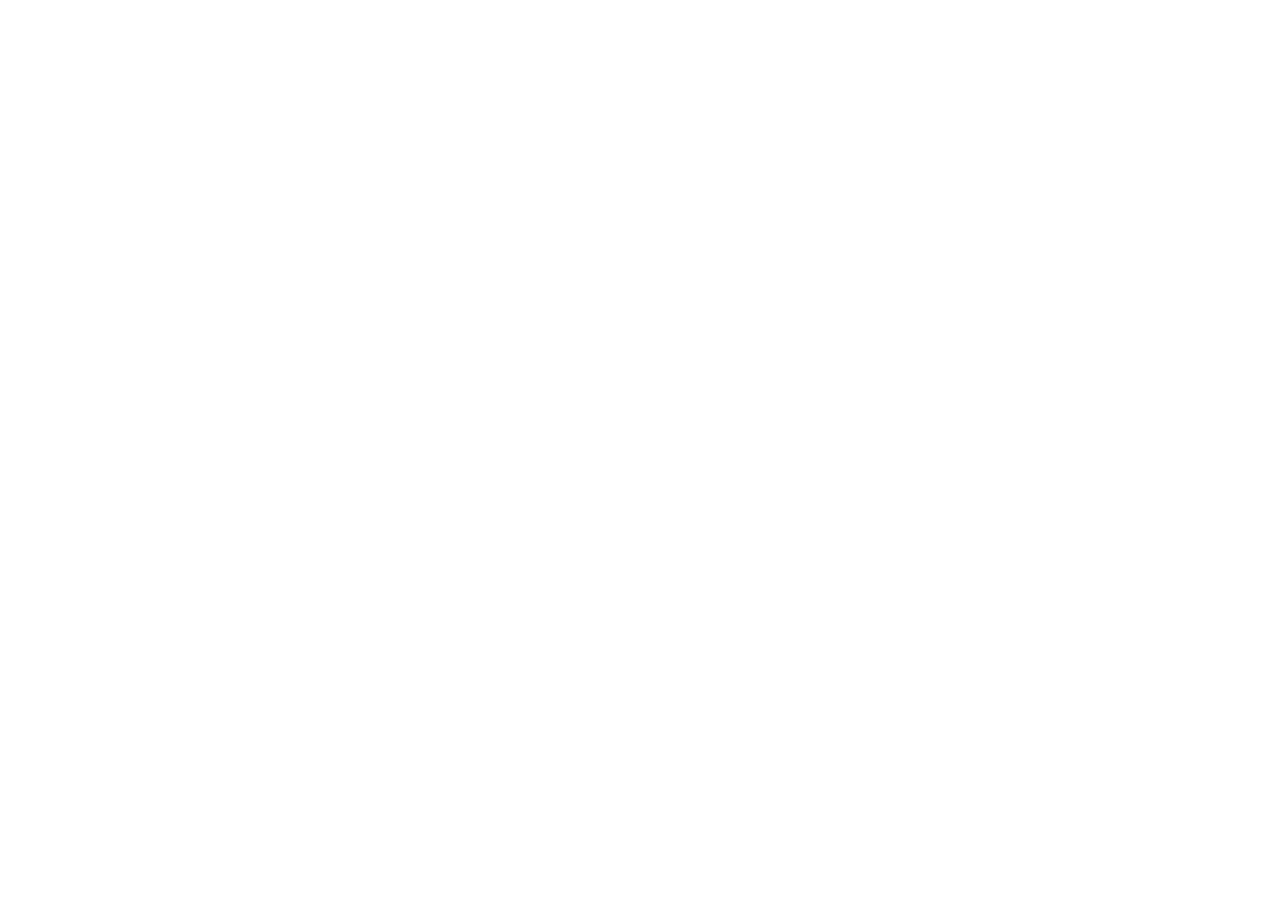
==== public/index.html @ 5a4c746a "chore(project): organize landing page sections and team tasks" ====
<!DOCTYPE html>
<html lang="es">
<head>
    <meta charset="UTF-8">
    <meta name="viewport" content="width=device-width, initial-scale=1.0">
    <title>AgrOm - Landing Page</title>
    <link rel="icon" href="favicon.ico" type="image/x-icon">
    <link rel="stylesheet" href="assets/styles/styles.css">
    <script src="assets/scripts/main.js" defer></script>
</head>
<body>

<!-- ======================================== -->
<!-- FERNANDO - HEADER Y SECCIÓN INICIO       -->
<!-- Rama: feature/header-home                -->
<!-- ======================================== -->

<header id="header">
    <!-- Barra de navegación y logo -->
</header>

<main>

    <section id="inicio">
        <!-- Título principal, descripción y botón de registro -->
    </section>


    <!-- ======================================== -->
    <!-- FABIANA - BENEFICIOS CLAVE               -->
    <!-- Rama: feature/benefits                   -->
    <!-- ======================================== -->

    <section id="beneficios">
        <!-- Inventario, alertas, diagnóstico IA y modo offline -->
    </section>


    <!-- ======================================== -->
    <!-- TONY - CÓMO FUNCIONA                    -->
    <!-- Rama: feature/how-it-works              -->
    <!-- ======================================== -->

    <section id="como-funciona">
        <!-- Paso 1: Regístrate -->
        <!-- Paso 2: Escanea -->
        <!-- Paso 3: Diagnóstico -->
        <!-- Paso 4: Sincroniza -->
    </section>


    <!-- ======================================== -->
    <!-- SEBASTIAN - PLANES AGROM                 -->
    <!-- Rama: feature/pricing                   -->
    <!-- ======================================== -->

    <section id="precios">
        <!-- Plan Gratuito -->
        <!-- Plan Premium -->
        <!-- Plan B2B / Institucional -->
    </section>


    <!-- ======================================== -->
    <!-- ESTHER - TESTIMONIOS, FAQ Y CONTACTO     -->
    <!-- Rama: feature/faq-contact               -->
    <!-- ======================================== -->

    <section id="testimonios">
        <!-- Testimonios de usuarios -->
    </section>

    <section id="faq">
        <!-- Preguntas frecuentes -->
    </section>

    <section id="contacto">
        <!-- Formulario de contacto -->
    </section>


    <!-- ======================================== -->
    <!-- RENZO - PROMOCIÓN Y DESCARGA            -->
    <!-- Rama: feature/footer-download           -->
    <!-- ======================================== -->

    <section id="descarga">
        <!-- Imágenes de la aplicación -->
        <!-- Botones Google Play y App Store -->
    </section>

</main>

<!-- ======================================== -->
<!-- RENZO - FOOTER                         -->
<!-- Rama: feature/footer-download           -->
<!-- ======================================== -->

<footer id="footer">
    <!-- Logo, enlaces, información y derechos de autor -->
</footer>

</body>
</html>
---- public/assets/styles/styles.css ----
/* ESTILOS GENERALES */

/* FERNANDO - HEADER E INICIO */

/* FABIANA - BENEFICIOS CLAVE */

/* TONY - CÓMO FUNCIONA */

/* SEBASTIAN - PLANES AGROM */

/* ESTHER - TESTIMONIOS, FAQ Y CONTACTO */

/* RENZO - DESCARGA Y FOOTER */

/* RESPONSIVE DESIGN */
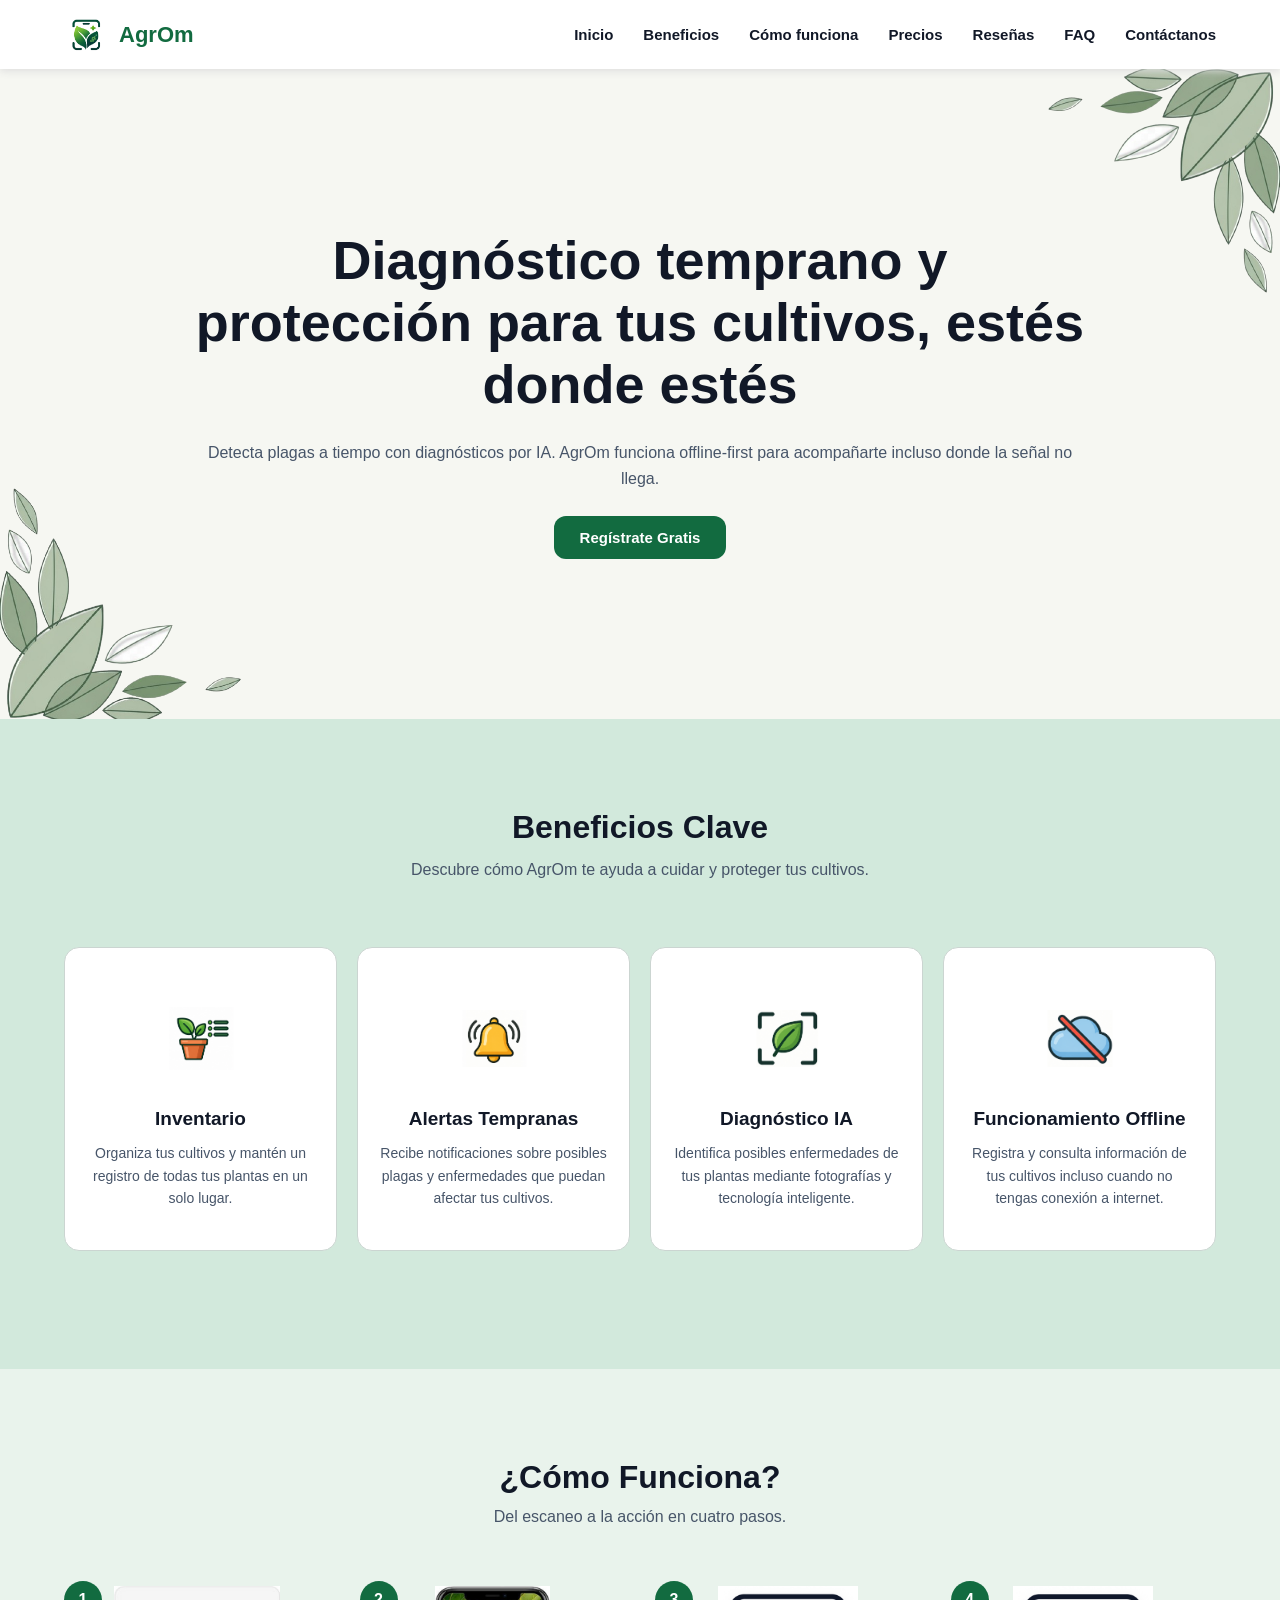
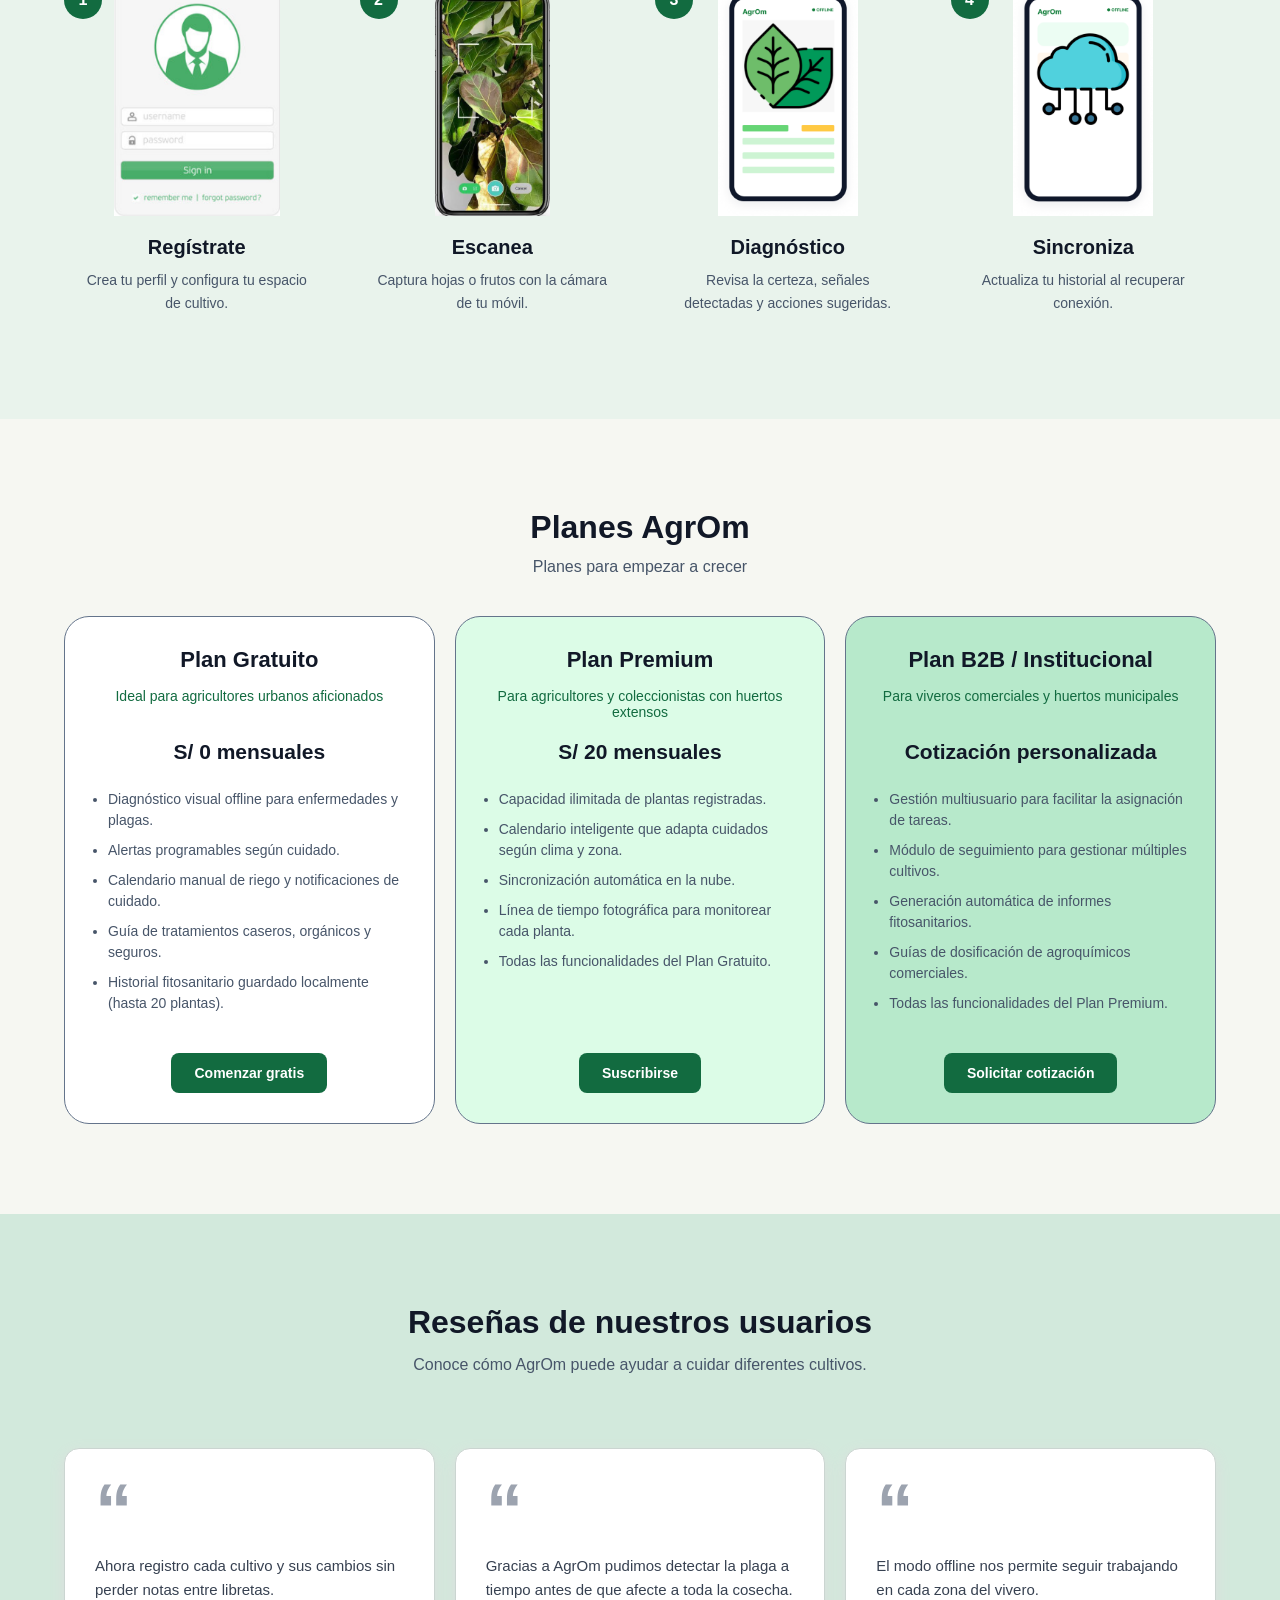
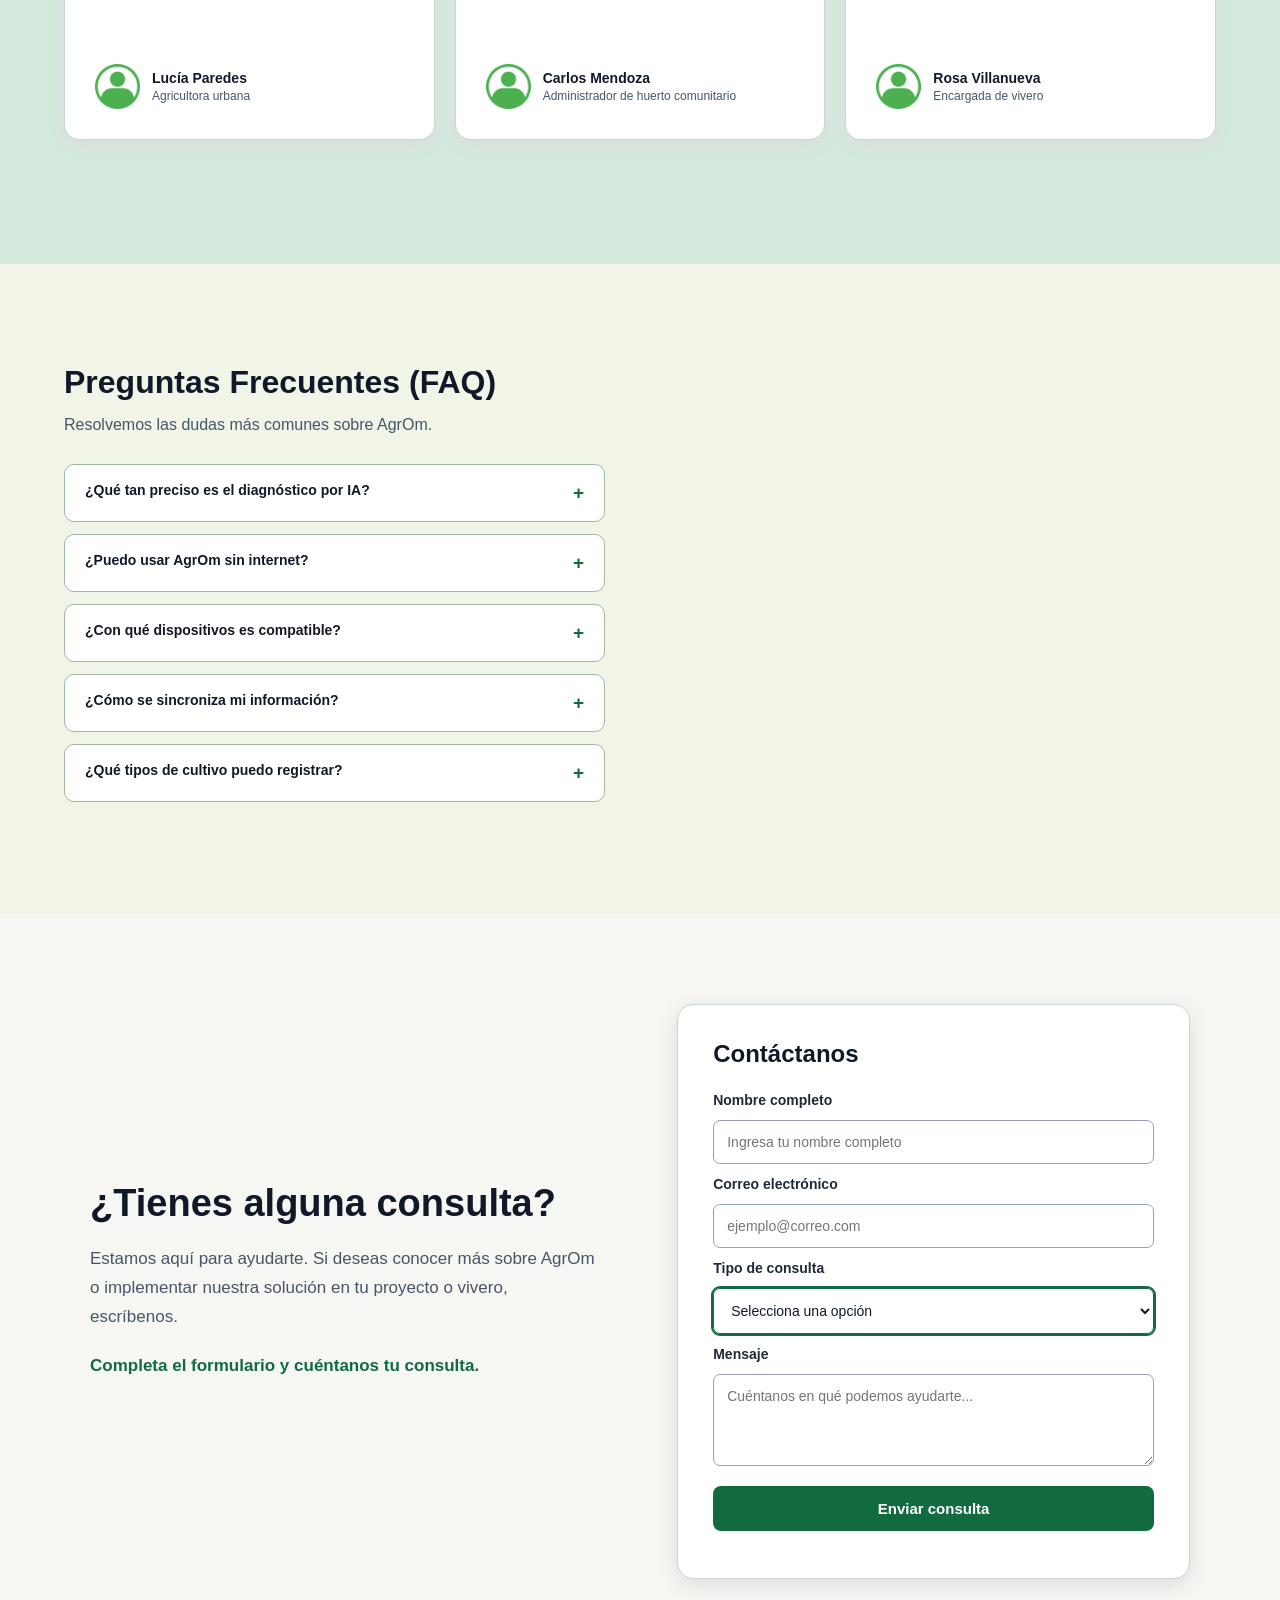
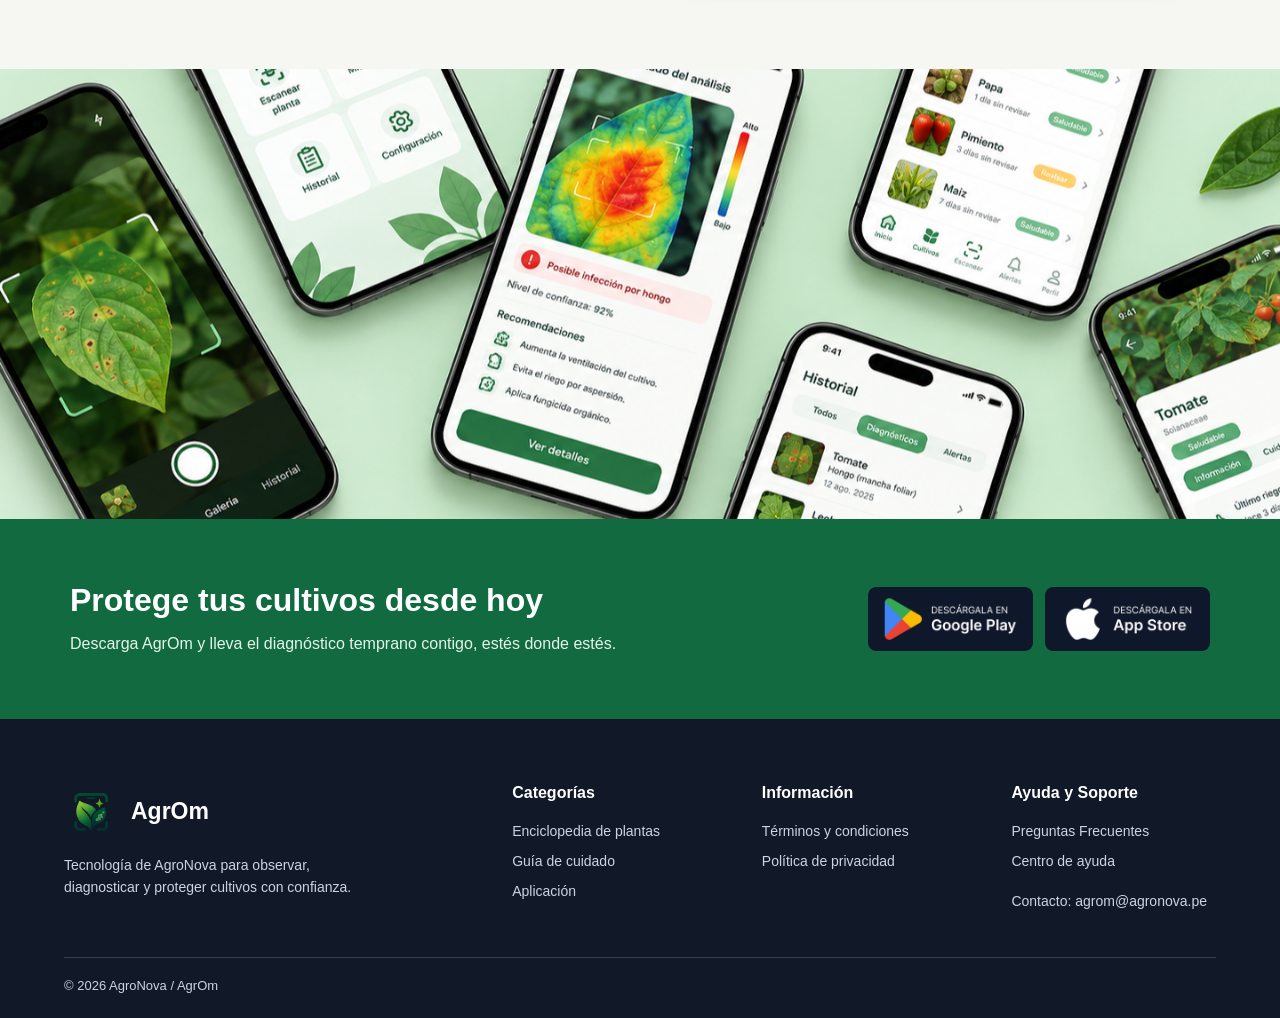
==== commit a204825c: "feat(landing-page): implement first version of AgrOm landing page" ====
--- a/public/index.html
+++ b/public/index.html
@@ -4,101 +4,554 @@
 <head>
     <meta charset="UTF-8">
     <meta name="viewport" content="width=device-width, initial-scale=1.0">
+    <meta name="description" content="AgrOm, diagnóstico temprano y protección para tus cultivos.">
+
     <title>AgrOm - Landing Page</title>
+
     <link rel="icon" href="favicon.ico" type="image/x-icon">
     <link rel="stylesheet" href="assets/styles/styles.css">
     <script src="assets/scripts/main.js" defer></script>
 </head>
 <body>
 
-<!-- ======================================== -->
-<!-- FERNANDO - HEADER Y SECCIÓN INICIO       -->
-<!-- Rama: feature/header-home                -->
-<!-- ======================================== -->
+<!-- FERNANDO - HEADER E INICIO -->
 
 <header id="header">
-    <!-- Barra de navegación y logo -->
+    <nav class="navbar">
+        <div class="logo">
+            <img src="assets/images/LogoAgrOm.png" alt="Logo de AgrOm">
+            <span>AgrOm</span>
+        </div>
+
+        <ul class="nav-links">
+            <li><a href="#inicio">Inicio</a></li>
+            <li><a href="#beneficios">Beneficios</a></li>
+            <li><a href="#como-funciona">Cómo funciona</a></li>
+            <li><a href="#precios">Precios</a></li>
+            <li><a href="#testimonios">Reseñas</a></li>
+            <li><a href="#faq">FAQ</a></li>
+            <li><a href="#contacto">Contáctanos</a></li>
+        </ul>
+    </nav>
 </header>
 
 <main>
 
-    <section id="inicio">
-        <!-- Título principal, descripción y botón de registro -->
-    </section>
-
-
-    <!-- ======================================== -->
-    <!-- FABIANA - BENEFICIOS CLAVE               -->
-    <!-- Rama: feature/benefits                   -->
-    <!-- ======================================== -->
-
-    <section id="beneficios">
-        <!-- Inventario, alertas, diagnóstico IA y modo offline -->
-    </section>
-
-
-    <!-- ======================================== -->
-    <!-- TONY - CÓMO FUNCIONA                    -->
-    <!-- Rama: feature/how-it-works              -->
-    <!-- ======================================== -->
-
-    <section id="como-funciona">
-        <!-- Paso 1: Regístrate -->
-        <!-- Paso 2: Escanea -->
-        <!-- Paso 3: Diagnóstico -->
-        <!-- Paso 4: Sincroniza -->
-    </section>
-
-
-    <!-- ======================================== -->
-    <!-- SEBASTIAN - PLANES AGROM                 -->
-    <!-- Rama: feature/pricing                   -->
-    <!-- ======================================== -->
-
-    <section id="precios">
-        <!-- Plan Gratuito -->
-        <!-- Plan Premium -->
-        <!-- Plan B2B / Institucional -->
-    </section>
-
-
-    <!-- ======================================== -->
-    <!-- ESTHER - TESTIMONIOS, FAQ Y CONTACTO     -->
-    <!-- Rama: feature/faq-contact               -->
-    <!-- ======================================== -->
-
-    <section id="testimonios">
-        <!-- Testimonios de usuarios -->
-    </section>
-
-    <section id="faq">
-        <!-- Preguntas frecuentes -->
-    </section>
-
-    <section id="contacto">
-        <!-- Formulario de contacto -->
-    </section>
-
-
-    <!-- ======================================== -->
-    <!-- RENZO - PROMOCIÓN Y DESCARGA            -->
-    <!-- Rama: feature/footer-download           -->
-    <!-- ======================================== -->
-
-    <section id="descarga">
-        <!-- Imágenes de la aplicación -->
-        <!-- Botones Google Play y App Store -->
+    <section id="inicio" class="inicio">
+        <img src="assets/images/Marco1.png"
+             alt="" class="hojas-izquierda">
+
+        <img src="assets/images/Marco2.png"
+             alt="" class="hojas-derecha">
+
+        <div class="inicio-contenido">
+            <h1>Diagnóstico temprano y protección para tus cultivos, estés donde estés</h1>
+
+            <p>
+                Detecta plagas a tiempo con diagnósticos por IA.
+                AgrOm funciona offline-first para acompañarte
+                incluso donde la señal no llega.
+            </p>
+
+            <a href="#precios" class="btn-registro">
+                Regístrate Gratis
+            </a>
+        </div>
+    </section>
+
+
+    <!-- FABIANA - BENEFICIOS CLAVE -->
+
+    <section id="beneficios" class="beneficios">
+        <h2>Beneficios Clave</h2>
+
+        <p class="beneficios-descripcion">
+            Descubre cómo AgrOm te ayuda a cuidar y proteger tus cultivos.
+        </p>
+
+        <div class="beneficios-contenedor">
+
+            <div class="beneficio-card">
+                <img src="assets/images/Inventario.png" alt="Inventario">
+
+                <h3>Inventario</h3>
+                <p>
+                    Organiza tus cultivos y mantén un registro
+                    de todas tus plantas en un solo lugar.
+                </p>
+            </div>
+
+            <div class="beneficio-card">
+                <img src="assets/images/Alertas tempranas.png"
+                     alt="Alertas tempranas">
+
+                <h3>Alertas Tempranas</h3>
+                <p>
+                    Recibe notificaciones sobre posibles plagas
+                    y enfermedades que puedan afectar tus cultivos.
+                </p>
+            </div>
+
+            <div class="beneficio-card">
+                <img src="assets/images/DiagnosticoIA.png"
+                     alt="Diagnóstico IA">
+
+                <h3>Diagnóstico IA</h3>
+                <p>
+                    Identifica posibles enfermedades de tus plantas
+                    mediante fotografías y tecnología inteligente.
+                </p>
+            </div>
+
+            <div class="beneficio-card">
+                <img src="assets/images/FuncionamientoOffline.png"
+                     alt="Funcionamiento Offline">
+
+                <h3>Funcionamiento Offline</h3>
+                <p>
+                    Registra y consulta información de tus cultivos
+                    incluso cuando no tengas conexión a internet.
+                </p>
+            </div>
+
+        </div>
+    </section>
+
+
+    <!-- TONY - CÓMO FUNCIONA -->
+
+    <section id="como-funciona" class="como-funciona">
+        <h2>¿Cómo Funciona?</h2>
+
+        <p class="pasos-descripcion">
+            Del escaneo a la acción en cuatro pasos.
+        </p>
+
+        <div class="pasos-contenedor">
+
+            <div class="paso-card">
+                <span class="paso-numero">1</span>
+                <img src="assets/images/Registrate.png"
+                     alt="Registro en AgrOm">
+
+                <h3>Regístrate</h3>
+                <p>
+                    Crea tu perfil y configura tu espacio de cultivo.
+                </p>
+            </div>
+
+            <div class="paso-card">
+                <span class="paso-numero">2</span>
+                <img src="assets/images/Escanea.png"
+                     alt="Escaneo de plantas">
+
+                <h3>Escanea</h3>
+                <p>
+                    Captura hojas o frutos con la cámara de tu móvil.
+                </p>
+            </div>
+
+            <div class="paso-card">
+                <span class="paso-numero">3</span>
+                <img src="assets/images/Diagnostico.png"
+                     alt="Diagnóstico de cultivos">
+
+                <h3>Diagnóstico</h3>
+                <p>
+                    Revisa la certeza, señales detectadas
+                    y acciones sugeridas.
+                </p>
+            </div>
+
+            <div class="paso-card">
+                <span class="paso-numero">4</span>
+                <img src="assets/images/Sincroniza.png"
+                     alt="Sincronización de datos">
+
+                <h3>Sincroniza</h3>
+                <p>
+                    Actualiza tu historial al recuperar conexión.
+                </p>
+            </div>
+
+        </div>
+    </section>
+
+
+    <!-- SEBASTIAN - PLANES AGROM -->
+
+    <section id="precios" class="precios">
+        <h2>Planes AgrOm</h2>
+
+        <p class="precios-descripcion">
+            Planes para empezar a crecer
+        </p>
+
+        <div class="planes-contenedor">
+
+            <article class="plan-card">
+                <h3>Plan Gratuito</h3>
+
+                <p class="plan-subtitulo">
+                    Ideal para agricultores urbanos aficionados
+                </p>
+
+                <h4>S/ 0 mensuales</h4>
+
+                <ul>
+                    <li>Diagnóstico visual offline para enfermedades y plagas.</li>
+                    <li>Alertas programables según cuidado.</li>
+                    <li>Calendario manual de riego y notificaciones de cuidado.</li>
+                    <li>Guía de tratamientos caseros, orgánicos y seguros.</li>
+                    <li>Historial fitosanitario guardado localmente (hasta 20 plantas).</li>
+                </ul>
+
+                <a href="#descarga" class="plan-boton">
+                    Comenzar gratis
+                </a>
+            </article>
+
+            <article class="plan-card plan-premium">
+                <h3>Plan Premium</h3>
+
+                <p class="plan-subtitulo">
+                    Para agricultores y coleccionistas con huertos extensos
+                </p>
+
+                <h4>S/ 20 mensuales</h4>
+
+                <ul>
+                    <li>Capacidad ilimitada de plantas registradas.</li>
+                    <li>Calendario inteligente que adapta cuidados según clima y zona.</li>
+                    <li>Sincronización automática en la nube.</li>
+                    <li>Línea de tiempo fotográfica para monitorear cada planta.</li>
+                    <li>Todas las funcionalidades del Plan Gratuito.</li>
+                </ul>
+
+                <a href="#descarga" class="plan-boton">
+                    Suscribirse
+                </a>
+            </article>
+
+            <article class="plan-card plan-institucional">
+                <h3>Plan B2B / Institucional</h3>
+
+                <p class="plan-subtitulo">
+                    Para viveros comerciales y huertos municipales
+                </p>
+
+                <h4>Cotización personalizada</h4>
+
+                <ul>
+                    <li>Gestión multiusuario para facilitar la asignación de tareas.</li>
+                    <li>Módulo de seguimiento para gestionar múltiples cultivos.</li>
+                    <li>Generación automática de informes fitosanitarios.</li>
+                    <li>Guías de dosificación de agroquímicos comerciales.</li>
+                    <li>Todas las funcionalidades del Plan Premium.</li>
+                </ul>
+
+                <a href="#contacto" class="plan-boton">
+                    Solicitar cotización
+                </a>
+            </article>
+
+        </div>
+    </section>
+
+
+    <!-- ESTHER - RESEÑAS, FAQ Y CONTACTO -->
+
+    <section id="testimonios" class="resenas">
+        <h2>Reseñas de nuestros usuarios</h2>
+
+        <p class="resenas-descripcion">
+            Conoce cómo AgrOm puede ayudar a cuidar diferentes cultivos.
+        </p>
+
+        <div class="resenas-contenedor">
+
+            <article class="resena-card">
+                <span class="comillas">“</span>
+
+                <p>
+                    Ahora registro cada cultivo y sus cambios
+                    sin perder notas entre libretas.
+                </p>
+
+                <div class="resena-usuario">
+                    <img src="assets/images/Usuario.png" alt="Usuario">
+
+                    <div>
+                        <h3>Lucía Paredes</h3>
+                        <span>Agricultora urbana</span>
+                    </div>
+                </div>
+            </article>
+
+            <article class="resena-card">
+                <span class="comillas">“</span>
+
+                <p>
+                    Gracias a AgrOm pudimos detectar la plaga
+                    a tiempo antes de que afecte a toda la cosecha.
+                </p>
+
+                <div class="resena-usuario">
+                    <img src="assets/images/Usuario.png" alt="Usuario">
+
+                    <div>
+                        <h3>Carlos Mendoza</h3>
+                        <span>Administrador de huerto comunitario</span>
+                    </div>
+                </div>
+            </article>
+
+            <article class="resena-card">
+                <span class="comillas">“</span>
+
+                <p>
+                    El modo offline nos permite seguir trabajando
+                    en cada zona del vivero.
+                </p>
+
+                <div class="resena-usuario">
+                    <img src="assets/images/Usuario.png" alt="Usuario">
+
+                    <div>
+                        <h3>Rosa Villanueva</h3>
+                        <span>Encargada de vivero</span>
+                    </div>
+                </div>
+            </article>
+
+        </div>
+
+
+    </section>
+
+
+    <!-- PREGUNTAS FRECUENTES -->
+
+    <section id="faq" class="faq">
+
+        <div class="faq-contenedor">
+
+            <div class="faq-preguntas">
+                <h2>Preguntas Frecuentes (FAQ)</h2>
+
+                <p class="faq-descripcion">
+                    Resolvemos las dudas más comunes sobre AgrOm.
+                </p>
+
+                <details class="faq-item">
+                    <summary>¿Qué tan preciso es el diagnóstico por IA?</summary>
+                    <p>
+                        AgrOm presenta una certeza estimada y recomendaciones
+                        orientativas basadas en la imagen. Para casos críticos,
+                        complementa el resultado con la evaluación de un especialista.
+                    </p>
+                </details>
+
+                <details class="faq-item">
+                    <summary>¿Puedo usar AgrOm sin internet?</summary>
+                    <p>
+                        Sí. AgrOm está pensado para funcionar offline-first,
+                        permitiendo registrar información y realizar
+                        determinadas funciones sin conexión.
+                    </p>
+                </details>
+
+                <details class="faq-item">
+                    <summary>¿Con qué dispositivos es compatible?</summary>
+                    <p>
+                        AgrOm está diseñado como una aplicación móvil.
+                        La disponibilidad dependerá de las versiones
+                        compatibles de Android y iOS.
+                    </p>
+                </details>
+
+                <details class="faq-item">
+                    <summary>¿Cómo se sincroniza mi información?</summary>
+                    <p>
+                        Cuando recuperes la conexión a internet,
+                        la aplicación podrá sincronizar la información
+                        guardada localmente.
+                    </p>
+                </details>
+
+                <details class="faq-item">
+                    <summary>¿Qué tipos de cultivo puedo registrar?</summary>
+                    <p>
+                        Podrás registrar diferentes plantas y cultivos,
+                        organizarlos y consultar sus historiales.
+                    </p>
+                </details>
+            </div>
+
+            <div class="faq-imagen"></div>
+
+        </div>
+    </section>
+
+
+
+    <!-- CONTÁCTANOS -->
+
+    <section id="contacto" class="contacto">
+
+        <div class="contacto-contenedor">
+
+            <div class="contacto-informacion">
+                <h2>¿Tienes alguna consulta?</h2>
+
+                <p>
+                    Estamos aquí para ayudarte. Si deseas conocer
+                    más sobre AgrOm o implementar nuestra solución
+                    en tu proyecto o vivero, escríbenos.
+                </p>
+
+                <p class="contacto-ayuda">
+                    Completa el formulario y cuéntanos tu consulta.
+                </p>
+            </div>
+
+            <form class="contacto-formulario" id="formulario-contacto">
+
+                <h3>Contáctanos</h3>
+
+                <label for="nombre">Nombre completo</label>
+                <input type="text" id="nombre" name="nombre"
+                       placeholder="Ingresa tu nombre completo"
+                       autocomplete="name" required>
+
+                <label for="correo">Correo electrónico</label>
+                <input type="email" id="correo" name="correo"
+                       placeholder="ejemplo@correo.com"
+                       autocomplete="email" required>
+
+                <label for="tipo-consulta">Tipo de consulta</label>
+                <select id="tipo-consulta" name="tipo-consulta" required>
+                    <option value="">Selecciona una opción</option>
+                    <option value="general">Consulta general</option>
+                    <option value="premium">Plan Premium</option>
+                    <option value="institucional">Plan Institucional</option>
+                    <option value="soporte">Soporte</option>
+                </select>
+
+                <label for="mensaje">Mensaje</label>
+                <textarea id="mensaje" name="mensaje" rows="4"
+                          placeholder="Cuéntanos en qué podemos ayudarte..."
+                          required></textarea>
+
+                <button type="submit" class="contacto-boton">
+                    Enviar consulta
+                </button>
+
+                <p id="contacto-estado" role="status" aria-live="polite"></p>
+
+            </form>
+
+        </div>
+
+    </section>
+
+
+    <!-- RENZO - DESCARGA Y FOOTER -->
+
+    <section id="descarga" class="descarga">
+
+        <div class="descarga-imagen">
+            <img src="assets/images/Pantalladelfondo.png"
+                 alt="Pantallas de la aplicación AgrOm">
+        </div>
+
+        <div class="descarga-contenido">
+
+            <div class="descarga-texto">
+                <h2>Protege tus cultivos desde hoy</h2>
+
+                <p>
+                    Descarga AgrOm y lleva el diagnóstico temprano
+                    contigo, estés donde estés.
+                </p>
+            </div>
+
+            <div class="descarga-botones">
+                <a href="#descarga" aria-label="AgrOm en Google Play">
+                    <img src="assets/images/DescargaGooglePlay.png"
+                         alt="Descárgala en Google Play">
+                </a>
+
+                <a href="#descarga" aria-label="AgrOm en App Store">
+                    <img src="assets/images/DescargaAppStore.png"
+                         alt="Descárgala en App Store">
+                </a>
+            </div>
+
+        </div>
     </section>
 
 </main>
 
-<!-- ======================================== -->
-<!-- RENZO - FOOTER                         -->
-<!-- Rama: feature/footer-download           -->
-<!-- ======================================== -->
-
-<footer id="footer">
-    <!-- Logo, enlaces, información y derechos de autor -->
+<footer id="footer" class="footer">
+
+    <div class="footer-contenedor">
+
+        <div class="footer-marca">
+            <div class="footer-logo">
+                <img src="assets/images/LogoAgrOm.png"
+                     alt="Logo de AgrOm">
+
+                <h3>AgrOm</h3>
+            </div>
+
+            <p>
+                Tecnología de AgroNova para observar,
+                diagnosticar y proteger cultivos con confianza.
+            </p>
+        </div>
+
+        <div class="footer-columna">
+            <h4>Categorías</h4>
+
+            <ul>
+                <li><a href="#beneficios">Enciclopedia de plantas</a></li>
+                <li><a href="#como-funciona">Guía de cuidado</a></li>
+                <li><a href="#descarga">Aplicación</a></li>
+            </ul>
+        </div>
+
+        <div class="footer-columna">
+            <h4>Información</h4>
+
+            <ul>
+                <li><a href="#footer">Términos y condiciones</a></li>
+                <li><a href="#footer">Política de privacidad</a></li>
+            </ul>
+        </div>
+
+        <div class="footer-columna">
+            <h4>Ayuda y Soporte</h4>
+
+            <ul>
+                <li><a href="#faq">Preguntas Frecuentes</a></li>
+                <li><a href="#contacto">Centro de ayuda</a></li>
+            </ul>
+
+            <p class="footer-contacto">
+                Contacto:
+                <a href="mailto:agrom@agronova.pe">
+                    agrom@agronova.pe
+                </a>
+            </p>
+        </div>
+
+    </div>
+
+    <div class="footer-inferior">
+        <p>© 2026 AgroNova / AgrOm</p>
+    </div>
+
 </footer>
 
 </body>
--- a/public/assets/styles/styles.css
+++ b/public/assets/styles/styles.css
@@ -1,16 +1,844 @@
 
 /* ESTILOS GENERALES */
 
+* {
+    margin: 0;
+    padding: 0;
+    box-sizing: border-box;
+}
+
+html {
+    scroll-behavior: smooth;
+    scroll-padding-top: 85px;
+}
+
+body {
+    font-family: Arial, sans-serif;
+    color: #111827;
+    background-color: #F6F7F2;
+}
+
+
 /* FERNANDO - HEADER E INICIO */
 
+#header {
+    background-color: white;
+    width: 100%;
+    padding: 12px 5%;
+    position: sticky;
+    top: 0;
+    z-index: 1000;
+    box-shadow: 0 2px 8px #dddddd;
+}
+
+.navbar {
+    display: flex;
+    justify-content: space-between;
+    align-items: center;
+    max-width: 1200px;
+    margin: auto;
+}
+
+.logo {
+    display: flex;
+    align-items: center;
+    gap: 10px;
+    color: #126B40;
+    font-size: 22px;
+    font-weight: bold;
+}
+
+.logo img {
+    width: 45px;
+    height: 45px;
+    object-fit: contain;
+}
+
+.nav-links {
+    display: flex;
+    align-items: center;
+    gap: 30px;
+    list-style: none;
+}
+
+.nav-links a {
+    text-decoration: none;
+    color: #111827;
+    font-size: 15px;
+    font-weight: bold;
+}
+
+.nav-links a:hover {
+    color: #126B40;
+}
+
+.inicio {
+    min-height: 650px;
+    padding: 100px 20px;
+    background-color: #F6F7F2;
+    display: flex;
+    justify-content: center;
+    align-items: center;
+    position: relative;
+    overflow: hidden;
+}
+
+.inicio-contenido {
+    max-width: 900px;
+    text-align: center;
+    position: relative;
+    z-index: 1;
+}
+
+.inicio-contenido h1 {
+    font-size: 54px;
+    font-weight: 800;
+    line-height: 1.15;
+    color: #111827;
+    margin-bottom: 25px;
+}
+
+.inicio-contenido p {
+    font-size: 16px;
+    color: #475569;
+    line-height: 1.6;
+    margin-bottom: 25px;
+}
+
+.btn-registro {
+    display: inline-block;
+    background-color: #126B40;
+    color: white;
+    padding: 13px 26px;
+    border-radius: 12px;
+    font-size: 15px;
+    font-weight: bold;
+    text-decoration: none;
+}
+
+.btn-registro:hover {
+    background-color: #0D5432;
+}
+
+.hojas-izquierda {
+    position: absolute;
+    bottom: 0;
+    left: 0;
+    width: 260px;
+    max-width: 30%;
+}
+
+.hojas-derecha {
+    position: absolute;
+    top: 0;
+    right: 0;
+    width: 250px;
+    max-width: 30%;
+}
+
+
 /* FABIANA - BENEFICIOS CLAVE */
 
+.beneficios {
+    min-height: 650px;
+    padding: 90px 5%;
+    background-color: #D2E9DC;
+    text-align: center;
+    display: flex;
+    flex-direction: column;
+    justify-content: center;
+}
+
+.beneficios h2 {
+    font-size: 32px;
+    color: #111827;
+    margin-bottom: 15px;
+}
+
+.beneficios-descripcion {
+    font-size: 16px;
+    color: #475569;
+    margin-bottom: 40px;
+}
+
+.beneficios-contenedor {
+    display: flex;
+    justify-content: center;
+    gap: 20px;
+    max-width: 1200px;
+    width: 100%;
+    margin: auto;
+}
+
+.beneficio-card {
+    background-color: white;
+    border: 1px solid #CBD5D1;
+    border-radius: 15px;
+    padding: 40px 20px;
+    width: 25%;
+    min-height: 280px;
+    display: flex;
+    flex-direction: column;
+    align-items: center;
+    justify-content: center;
+}
+
+.beneficio-card img {
+    width: 100px;
+    height: 100px;
+    object-fit: contain;
+    margin-bottom: 20px;
+}
+
+.beneficio-card h3 {
+    font-size: 19px;
+    color: #111827;
+    margin-bottom: 12px;
+}
+
+.beneficio-card p {
+    font-size: 14px;
+    color: #475569;
+    line-height: 1.6;
+}
+
+
 /* TONY - CÓMO FUNCIONA */
 
+.como-funciona {
+    min-height: 650px;
+    padding: 90px 5%;
+    background-color: #E9F3EC;
+    text-align: center;
+    display: flex;
+    flex-direction: column;
+    justify-content: center;
+}
+
+.como-funciona h2 {
+    font-size: 32px;
+    color: #111827;
+    margin-bottom: 12px;
+}
+
+.pasos-descripcion {
+    font-size: 16px;
+    color: #475569;
+    margin-bottom: 45px;
+}
+
+.pasos-contenedor {
+    display: flex;
+    justify-content: space-between;
+    gap: 30px;
+    max-width: 1200px;
+    width: 100%;
+    margin: auto;
+}
+
+.paso-card {
+    width: 25%;
+    padding: 15px 10px;
+    text-align: center;
+    position: relative;
+    display: flex;
+    flex-direction: column;
+    align-items: center;
+}
+
+.paso-numero {
+    position: absolute;
+    top: 10px;
+    left: 0;
+    width: 38px;
+    height: 38px;
+    background-color: #126B40;
+    color: white;
+    border-radius: 50%;
+    display: flex;
+    justify-content: center;
+    align-items: center;
+    font-size: 16px;
+    font-weight: bold;
+}
+
+.paso-card img {
+    width: 100%;
+    max-width: 175px;
+    height: 230px;
+    object-fit: contain;
+    margin-bottom: 20px;
+}
+
+.paso-card h3 {
+    font-size: 20px;
+    color: #111827;
+    margin-bottom: 10px;
+}
+
+.paso-card p {
+    font-size: 14px;
+    color: #475569;
+    line-height: 1.6;
+    max-width: 230px;
+}
+
+
 /* SEBASTIAN - PLANES AGROM */
 
-/* ESTHER - TESTIMONIOS, FAQ Y CONTACTO */
+.precios {
+    min-height: 650px;
+    padding: 90px 5%;
+    background-color: #F6F7F2;
+    text-align: center;
+    display: flex;
+    flex-direction: column;
+    justify-content: center;
+}
+
+.precios h2 {
+    font-size: 32px;
+    color: #111827;
+    margin-bottom: 12px;
+}
+
+.precios-descripcion {
+    font-size: 16px;
+    color: #475569;
+    margin-bottom: 40px;
+}
+
+.planes-contenedor {
+    display: flex;
+    justify-content: center;
+    gap: 20px;
+    max-width: 1200px;
+    width: 100%;
+    margin: auto;
+    align-items: stretch;
+}
+
+.plan-card {
+    background-color: white;
+    border: 1px solid #64748B;
+    border-radius: 25px;
+    padding: 30px 25px;
+    width: 33.33%;
+    min-height: 470px;
+    display: flex;
+    flex-direction: column;
+    text-align: left;
+}
+
+.plan-premium {
+    background-color: #DCFCE7;
+}
+
+.plan-institucional {
+    background-color: #B7E9CB;
+}
+
+.plan-card h3 {
+    font-size: 22px;
+    text-align: center;
+    color: #111827;
+    margin-bottom: 15px;
+}
+
+.plan-subtitulo {
+    font-size: 14px;
+    color: #126B40;
+    text-align: center;
+    min-height: 40px;
+    margin-bottom: 12px;
+}
+
+.plan-card h4 {
+    font-size: 21px;
+    color: #111827;
+    text-align: center;
+    margin-bottom: 25px;
+}
+
+.plan-card ul {
+    padding-left: 18px;
+    margin-bottom: 30px;
+    flex-grow: 1;
+}
+
+.plan-card li {
+    font-size: 14px;
+    color: #475569;
+    line-height: 1.5;
+    margin-bottom: 9px;
+}
+
+.plan-boton {
+    display: block;
+    width: fit-content;
+    margin: 0 auto;
+    padding: 12px 23px;
+    background-color: #126B40;
+    color: white;
+    border-radius: 8px;
+    text-decoration: none;
+    font-size: 14px;
+    font-weight: bold;
+    text-align: center;
+}
+
+.plan-boton:hover {
+    background-color: #0D5432;
+}
+
+
+/* ESTHER - RESEÑAS, FAQ Y CONTACTO */
+
+.resenas {
+    min-height: 650px;
+    padding: 90px 5%;
+    background-color: #D2E9DC;
+    display: flex;
+    flex-direction: column;
+    justify-content: center;
+    text-align: center;
+}
+
+.resenas h2 {
+    font-size: 32px;
+    color: #111827;
+    margin-bottom: 15px;
+}
+
+.resenas-descripcion {
+    font-size: 16px;
+    color: #475569;
+    margin-bottom: 40px;
+}
+
+.resenas-contenedor {
+    display: flex;
+    justify-content: center;
+    gap: 20px;
+    max-width: 1200px;
+    width: 100%;
+    margin: auto;
+}
+
+.resena-card {
+    background-color: white;
+    border: 1px solid #CBD5D1;
+    border-radius: 15px;
+    padding: 30px;
+    width: 33.33%;
+    text-align: left;
+    box-shadow: 0 5px 15px #dddddd;
+}
+
+.comillas {
+    display: block;
+    color: #9CA3AF;
+    font-size: 75px;
+    font-weight: bold;
+    line-height: 0.8;
+}
+
+.resena-card > p {
+    font-size: 15px;
+    color: #374151;
+    line-height: 1.6;
+    min-height: 90px;
+    margin-top: 15px;
+}
+
+.resena-usuario {
+    display: flex;
+    align-items: center;
+    gap: 12px;
+    margin-top: 20px;
+}
+
+.resena-usuario img {
+    width: 45px;
+    height: 45px;
+    object-fit: contain;
+}
+
+.resena-usuario h3 {
+    font-size: 14px;
+    color: #111827;
+}
+
+.resena-usuario span {
+    font-size: 12px;
+    color: #475569;
+}
+
+.resenas-aviso {
+    font-size: 13px;
+    color: #475569;
+    margin-top: 25px;
+}
+
+
+/* PREGUNTAS FRECUENTES */
+
+.faq {
+    min-height: 650px;
+    padding: 90px 5%;
+    background-color: #F0F5E8;
+    display: flex;
+    align-items: center;
+}
+
+.faq-contenedor {
+    display: flex;
+    align-items: center;
+    gap: 70px;
+    max-width: 1200px;
+    width: 100%;
+    margin: auto;
+}
+
+.faq-preguntas {
+    width: 50%;
+}
+
+.faq-preguntas h2 {
+    font-size: 32px;
+    color: #111827;
+    margin-bottom: 15px;
+}
+
+.faq-descripcion {
+    font-size: 16px;
+    color: #475569;
+    margin-bottom: 30px;
+}
+
+.faq-item {
+    border: 1px solid #A0B8A5;
+    border-radius: 10px;
+    background-color: white;
+    margin-bottom: 12px;
+    overflow: hidden;
+}
+
+.faq-item[open] {
+    background-color: #DCEFE3;
+}
+
+.faq-item summary {
+    padding: 17px 20px;
+    font-weight: bold;
+    font-size: 14px;
+    color: #111827;
+    cursor: pointer;
+    list-style: none;
+    display: flex;
+    justify-content: space-between;
+    gap: 12px;
+}
+
+.faq-item summary::-webkit-details-marker {
+    display: none;
+}
+
+.faq-item summary::after {
+    content: "+";
+    color: #126B40;
+    font-size: 19px;
+}
+
+.faq-item[open] summary::after {
+    content: "-";
+}
+
+.faq-item p {
+    padding: 0 20px 18px;
+    font-size: 14px;
+    color: #475569;
+    line-height: 1.6;
+}
+
+.faq-imagen {
+    width: 50%;
+    min-height: 400px;
+}
+
+
+/* CONTÁCTANOS */
+
+.contacto {
+    min-height: 650px;
+    padding: 90px 5%;
+    background-color: #F6F7F2;
+    display: flex;
+    align-items: center;
+}
+
+.contacto-contenedor {
+    max-width: 1100px;
+    width: 100%;
+    margin: auto;
+    display: flex;
+    justify-content: space-between;
+    align-items: center;
+    gap: 80px;
+}
+
+.contacto-informacion {
+    width: 50%;
+}
+
+.contacto-informacion h2 {
+    font-size: 38px;
+    color: #111827;
+    margin-bottom: 20px;
+}
+
+.contacto-informacion p {
+    font-size: 17px;
+    color: #475569;
+    line-height: 1.7;
+    margin-bottom: 20px;
+}
+
+.contacto-informacion .contacto-ayuda {
+    font-weight: bold;
+    color: #126B40;
+}
+
+.contacto-formulario {
+    width: 50%;
+    padding: 35px;
+    background-color: white;
+    border: 1px solid #CBD5D1;
+    border-radius: 16px;
+    display: flex;
+    flex-direction: column;
+    gap: 12px;
+    box-shadow: 0 6px 20px #dddddd;
+}
+
+.contacto-formulario h3 {
+    font-size: 24px;
+    color: #111827;
+    margin-bottom: 12px;
+}
+
+.contacto-formulario label {
+    font-size: 14px;
+    font-weight: bold;
+    color: #1F2937;
+}
+
+.contacto-formulario input,
+.contacto-formulario select,
+.contacto-formulario textarea {
+    width: 100%;
+    padding: 13px;
+    border: 1px solid #94A3B8;
+    border-radius: 7px;
+    background-color: white;
+    color: #111827;
+    font-family: Arial, sans-serif;
+    font-size: 14px;
+}
+
+.contacto-formulario input:focus,
+.contacto-formulario select,
+.contacto-formulario textarea:focus {
+    outline: 2px solid #126B40;
+    border-color: #126B40;
+}
+
+.contacto-formulario textarea {
+    resize: vertical;
+}
+
+.contacto-boton {
+    background-color: #126B40;
+    color: white;
+    border: none;
+    border-radius: 8px;
+    padding: 14px 24px;
+    font-size: 15px;
+    font-weight: bold;
+    cursor: pointer;
+    margin-top: 8px;
+}
+
+.contacto-boton:hover {
+    background-color: #0D5432;
+}
+
+#contacto-estado {
+    font-size: 14px;
+    color: #126B40;
+    line-height: 1.5;
+}
+
 
 /* RENZO - DESCARGA Y FOOTER */
 
-/* RESPONSIVE DESIGN */
+.descarga {
+    width: 100%;
+    background-color: #126B40;
+}
+
+.descarga-imagen {
+    width: 100%;
+    background-color: #D2E9DC;
+}
+
+.descarga-imagen img {
+    display: block;
+    width: 100%;
+    height: 450px;
+    object-fit: cover;
+    object-position: center;
+}
+
+.descarga-contenido {
+    min-height: 200px;
+    max-width: 1200px;
+    margin: auto;
+    padding: 55px 30px;
+    display: flex;
+    justify-content: space-between;
+    align-items: center;
+    gap: 35px;
+}
+
+.descarga-texto {
+    max-width: 650px;
+}
+
+.descarga-texto h2 {
+    font-size: 32px;
+    color: white;
+    margin-bottom: 12px;
+}
+
+.descarga-texto p {
+    font-size: 16px;
+    color: #E5F5E9;
+    line-height: 1.6;
+}
+
+.descarga-botones {
+    display: flex;
+    align-items: center;
+    gap: 12px;
+}
+
+.descarga-botones a {
+    display: inline-block;
+}
+
+.descarga-botones img {
+    width: 165px;
+    height: auto;
+    display: block;
+    border-radius: 8px;
+}
+
+.descarga-botones img:hover {
+    opacity: 0.85;
+}
+
+
+/* FOOTER */
+
+.footer {
+    background-color: #111827;
+    color: white;
+    padding: 65px 5% 25px;
+}
+
+.footer-contenedor {
+    max-width: 1200px;
+    margin: auto;
+    display: flex;
+    justify-content: space-between;
+    gap: 45px;
+}
+
+.footer-marca {
+    width: 35%;
+}
+
+.footer-logo {
+    display: flex;
+    align-items: center;
+    gap: 12px;
+    margin-bottom: 15px;
+}
+
+.footer-logo img {
+    width: 55px;
+    height: 55px;
+    object-fit: contain;
+}
+
+.footer-logo h3 {
+    font-size: 23px;
+    color: white;
+}
+
+.footer-marca p {
+    color: #CBD5E1;
+    font-size: 14px;
+    line-height: 1.6;
+    max-width: 320px;
+}
+
+.footer-columna {
+    flex: 1;
+}
+
+.footer-columna h4 {
+    font-size: 16px;
+    color: white;
+    margin-bottom: 20px;
+}
+
+.footer-columna ul {
+    list-style: none;
+    padding: 0;
+}
+
+.footer-columna li {
+    margin-bottom: 12px;
+}
+
+.footer-columna a {
+    color: #CBD5E1;
+    font-size: 14px;
+    text-decoration: none;
+}
+
+.footer-columna a:hover {
+    color: #86EFAC;
+    text-decoration: underline;
+}
+
+.footer-contacto {
+    font-size: 14px;
+    color: #CBD5E1;
+    line-height: 1.6;
+    margin-top: 20px;
+}
+
+.footer-inferior {
+    max-width: 1200px;
+    margin: 45px auto 0;
+    padding-top: 20px;
+    border-top: 1px solid #374151;
+}
+
+.footer-inferior p {
+    color: #CBD5E1;
+    font-size: 13px;
+}
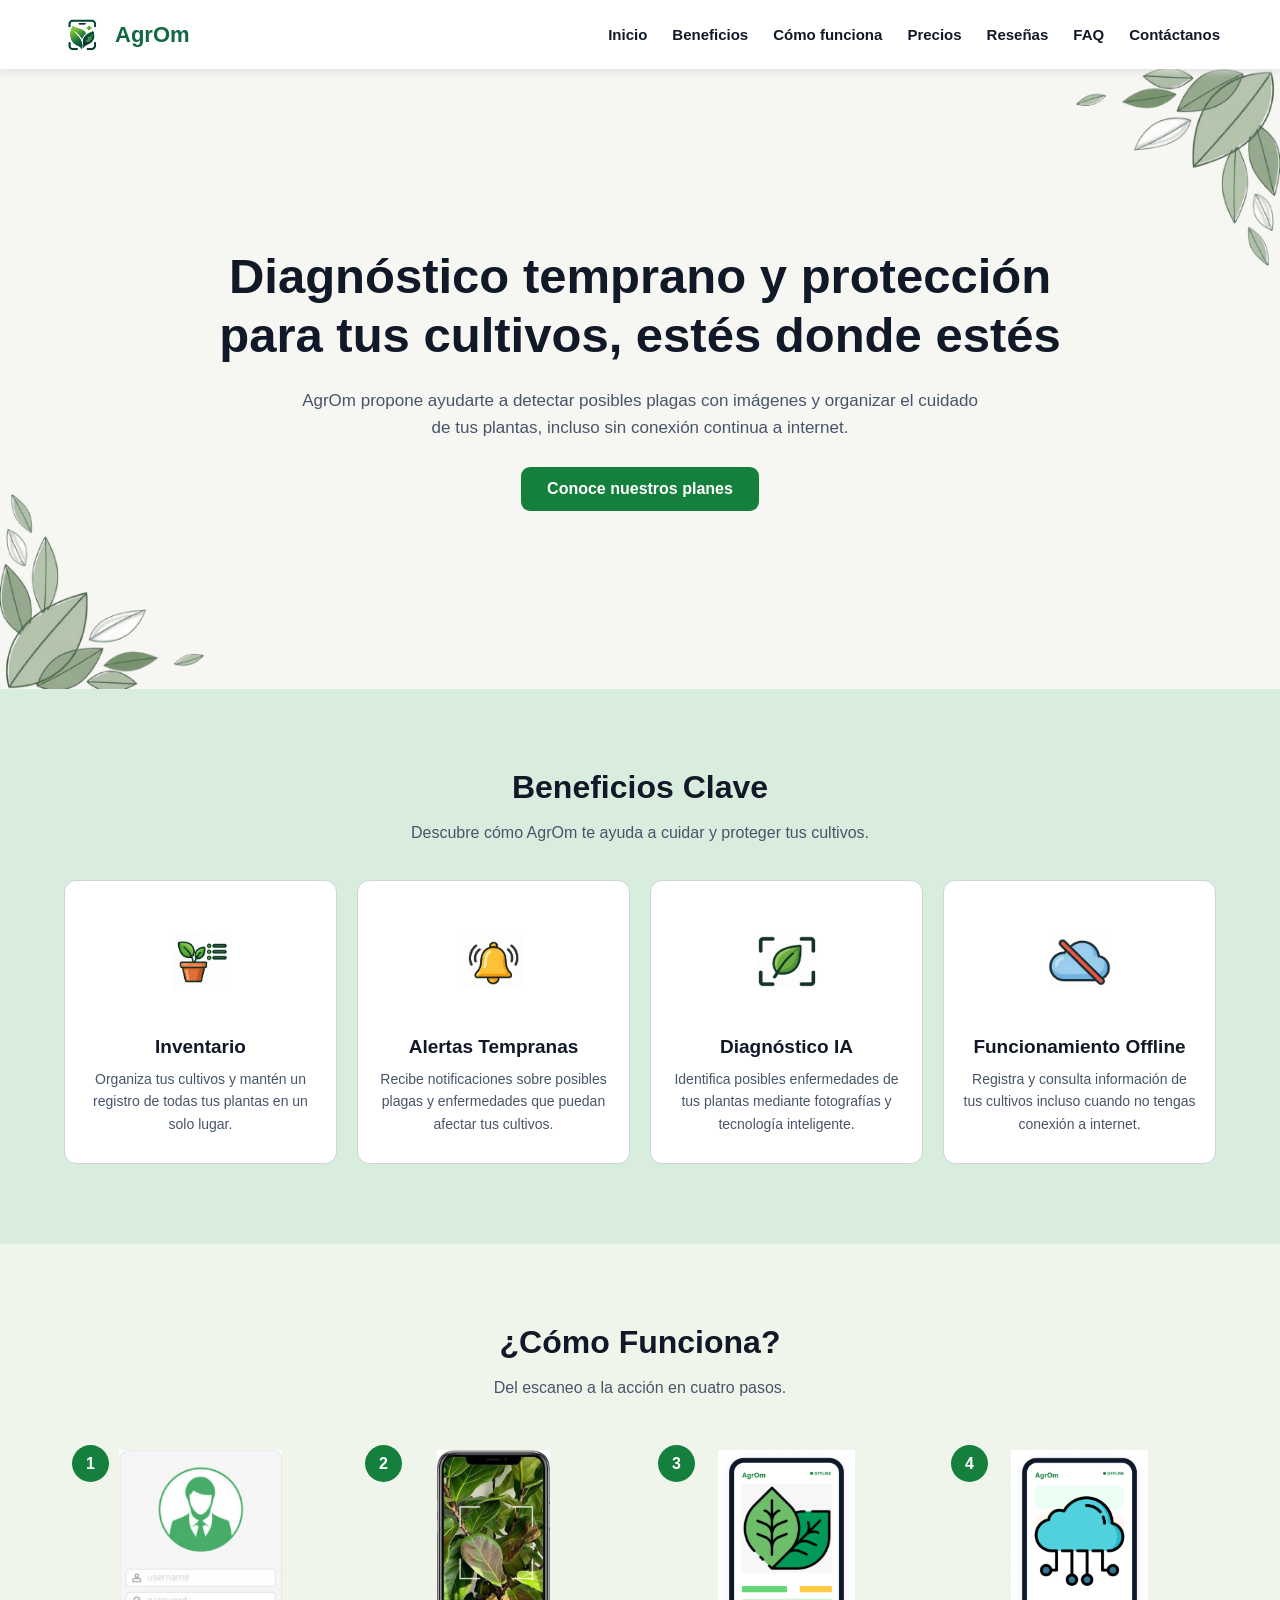
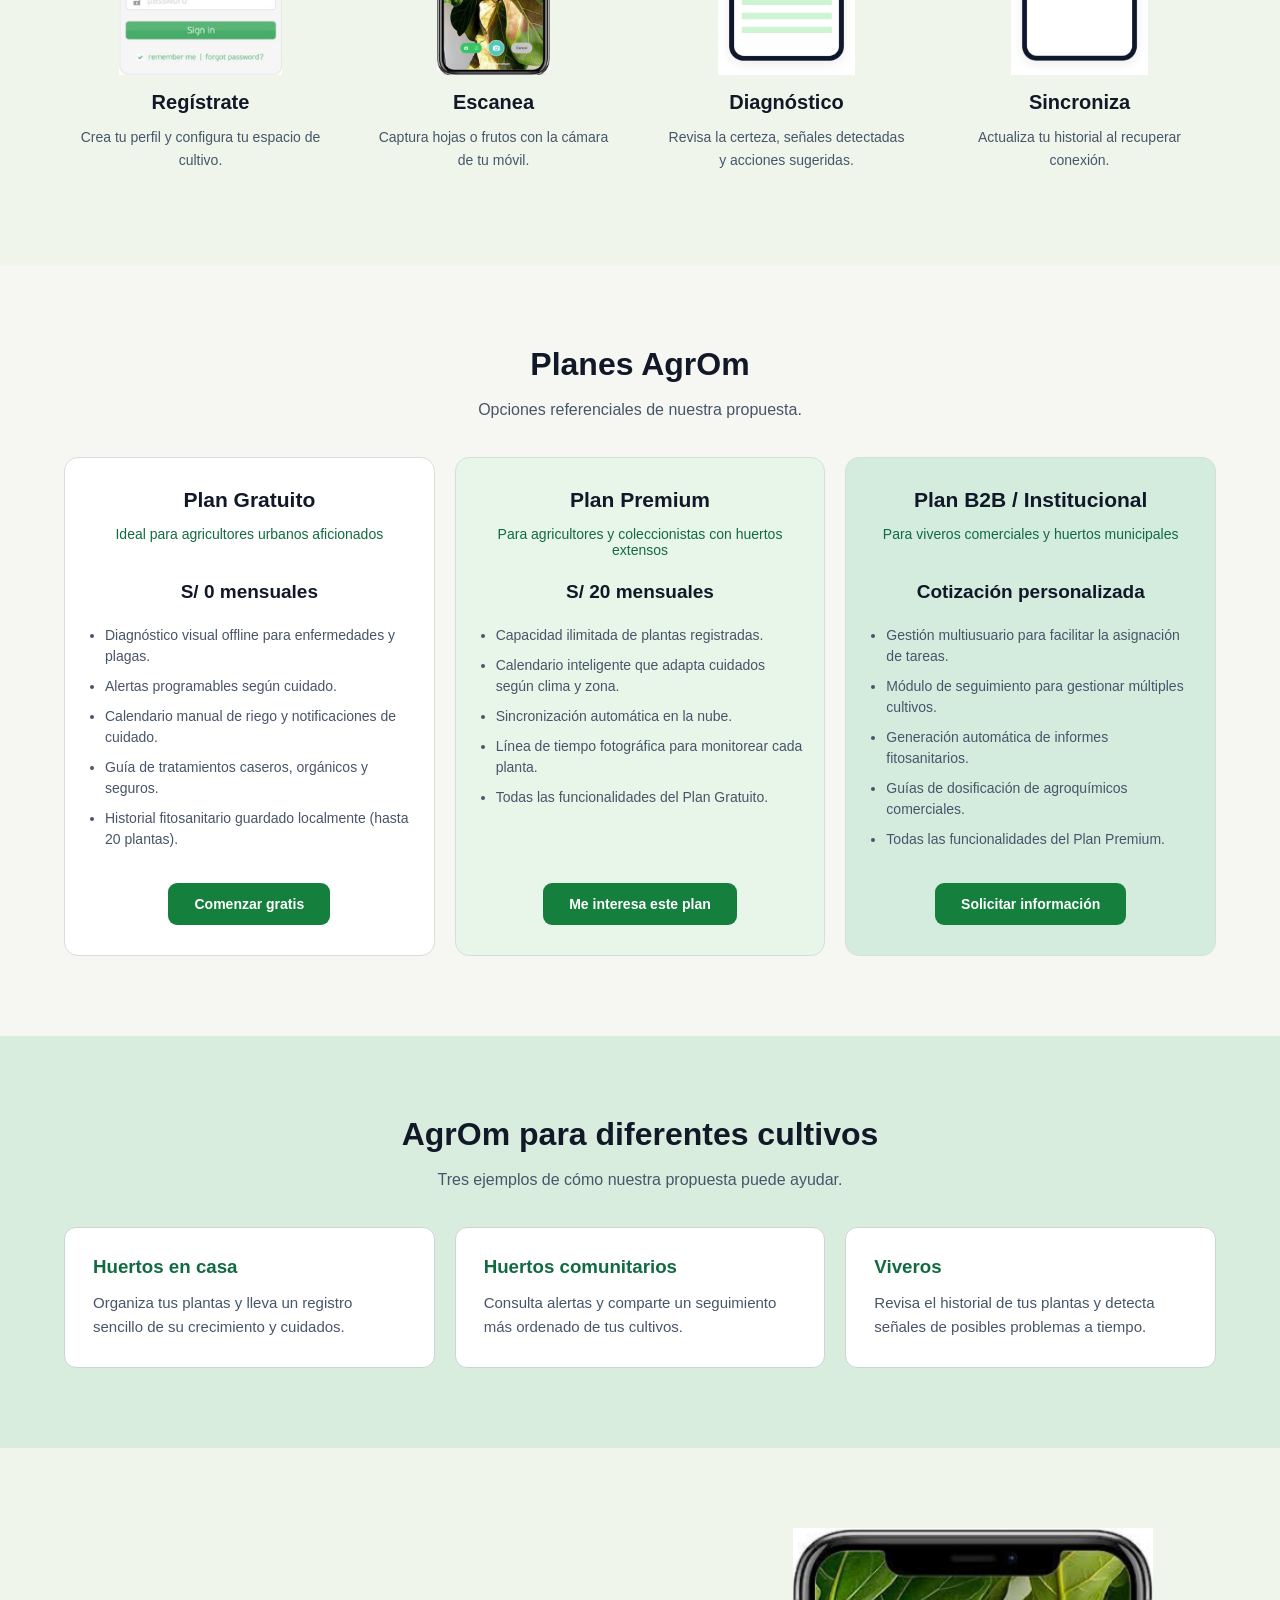
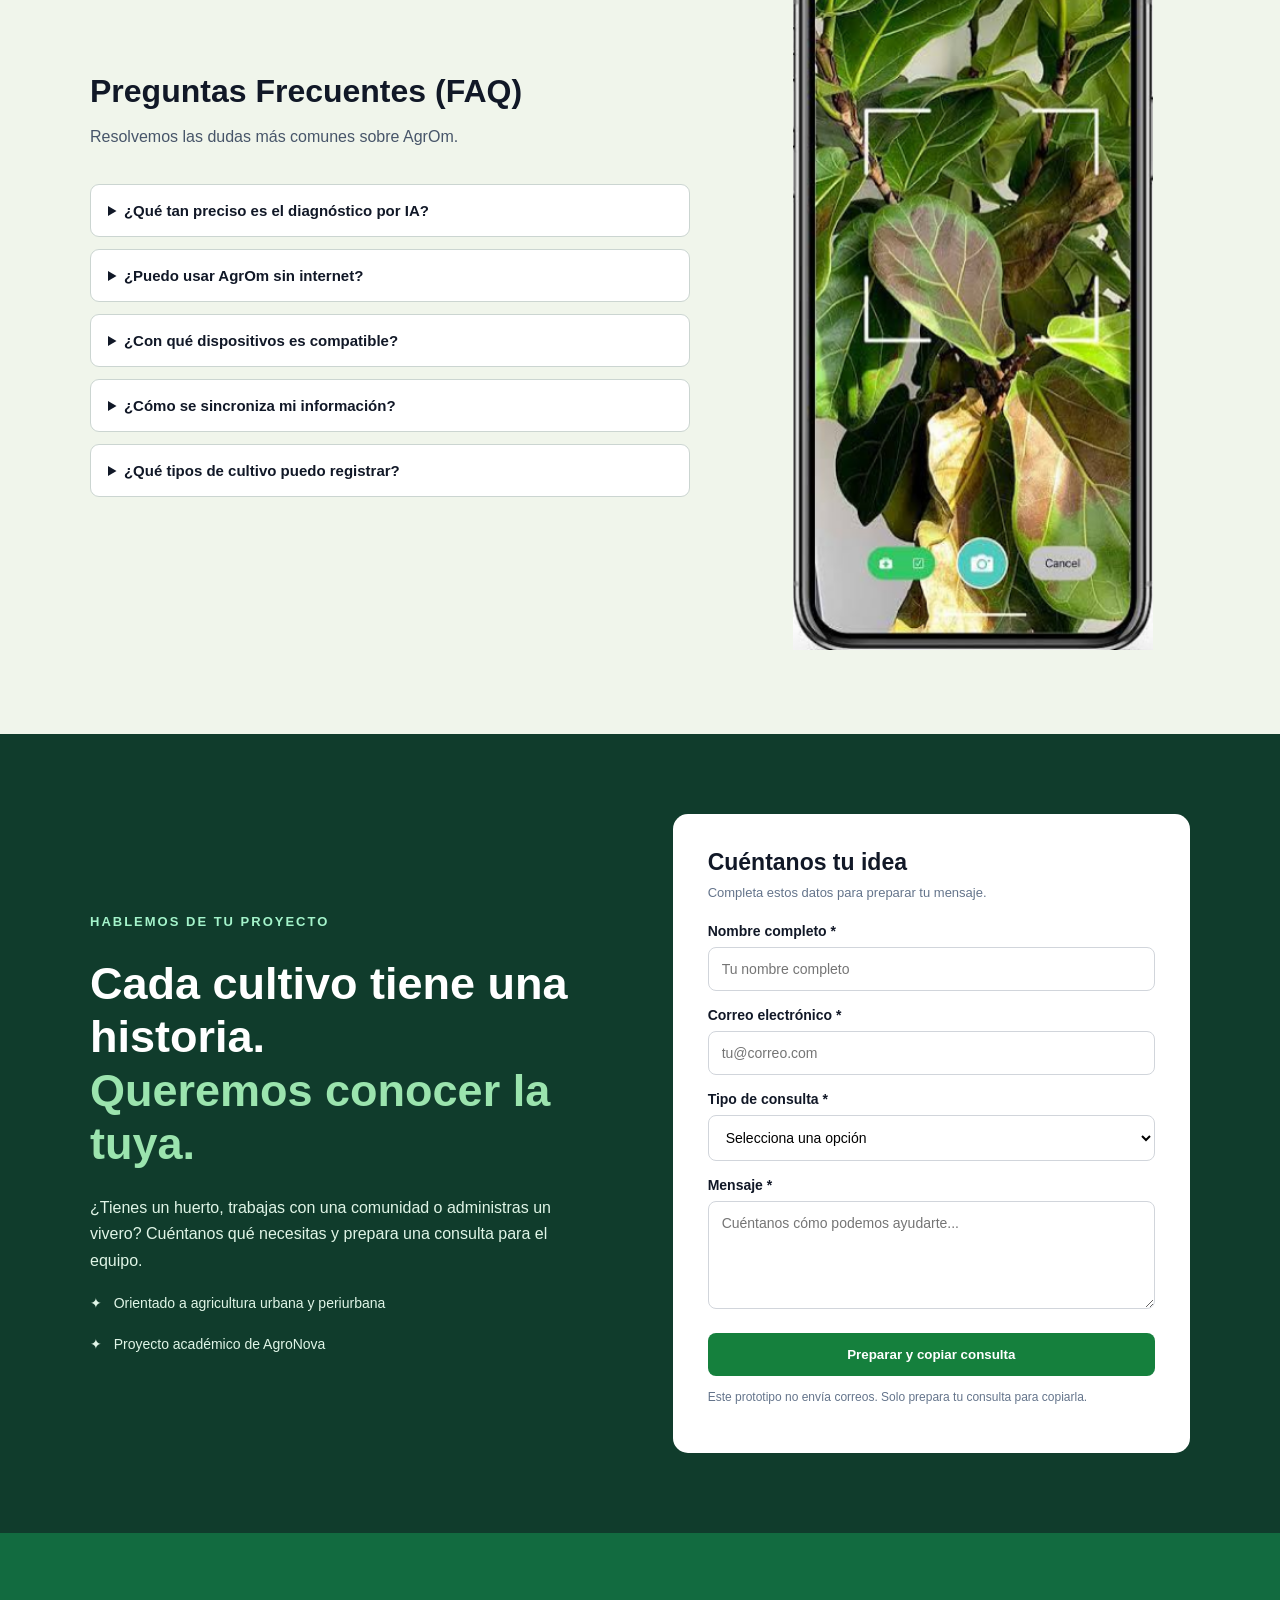
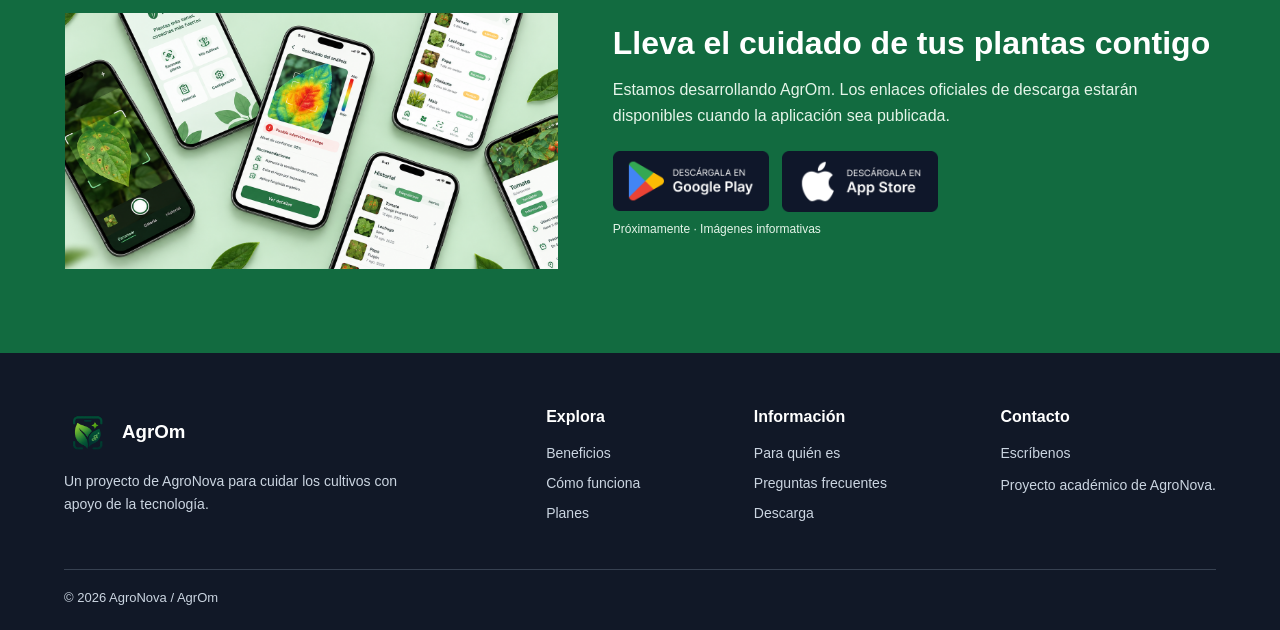
==== commit 34aba29c: "feat(landing-page): improve design and update page sections" ====
--- a/public/index.html
+++ b/public/index.html
@@ -4,9 +4,9 @@
 <head>
     <meta charset="UTF-8">
     <meta name="viewport" content="width=device-width, initial-scale=1.0">
-    <meta name="description" content="AgrOm, diagnóstico temprano y protección para tus cultivos.">
-
-    <title>AgrOm - Landing Page</title>
+    <meta name="description" content="AgrOm: una propuesta para cuidar tus cultivos con apoyo de inteligencia artificial y registro sin conexión.">
+
+    <title>AgrOm | AgroNova</title>
 
     <link rel="icon" href="favicon.ico" type="image/x-icon">
     <link rel="stylesheet" href="assets/styles/styles.css">
@@ -14,7 +14,7 @@
 </head>
 <body>
 
-<!-- FERNANDO - HEADER E INICIO -->
+<!-- Fernando: header e inicio -->
 
 <header id="header">
     <nav class="navbar">
@@ -23,7 +23,9 @@
             <span>AgrOm</span>
         </div>
 
-        <ul class="nav-links">
+        <button type="button" class="menu-boton" id="menu-boton" aria-label="Abrir menú" aria-controls="menu-lista" aria-expanded="false">☰</button>
+
+        <ul class="nav-links" id="menu-lista">
             <li><a href="#inicio">Inicio</a></li>
             <li><a href="#beneficios">Beneficios</a></li>
             <li><a href="#como-funciona">Cómo funciona</a></li>
@@ -48,19 +50,17 @@
             <h1>Diagnóstico temprano y protección para tus cultivos, estés donde estés</h1>
 
             <p>
-                Detecta plagas a tiempo con diagnósticos por IA.
-                AgrOm funciona offline-first para acompañarte
-                incluso donde la señal no llega.
+                AgrOm propone ayudarte a detectar posibles plagas con imágenes
+                y organizar el cuidado de tus plantas, incluso sin conexión continua a internet.
             </p>
 
             <a href="#precios" class="btn-registro">
-                Regístrate Gratis
+                Conoce nuestros planes
             </a>
         </div>
     </section>
 
-
-    <!-- FABIANA - BENEFICIOS CLAVE -->
+    <!-- Fabiana: beneficios -->
 
     <section id="beneficios" class="beneficios">
         <h2>Beneficios Clave</h2>
@@ -117,8 +117,7 @@
         </div>
     </section>
 
-
-    <!-- TONY - CÓMO FUNCIONA -->
+    <!-- Tony: cómo funciona -->
 
     <section id="como-funciona" class="como-funciona">
         <h2>¿Cómo Funciona?</h2>
@@ -177,15 +176,12 @@
         </div>
     </section>
 
-
-    <!-- SEBASTIAN - PLANES AGROM -->
+    <!-- Sebastian: planes -->
 
     <section id="precios" class="precios">
         <h2>Planes AgrOm</h2>
 
-        <p class="precios-descripcion">
-            Planes para empezar a crecer
-        </p>
+        <p class="precios-descripcion">Opciones referenciales de nuestra propuesta.</p>
 
         <div class="planes-contenedor">
 
@@ -228,8 +224,8 @@
                     <li>Todas las funcionalidades del Plan Gratuito.</li>
                 </ul>
 
-                <a href="#descarga" class="plan-boton">
-                    Suscribirse
+                <a href="#contacto" class="plan-boton" data-plan="premium">
+                    Me interesa este plan
                 </a>
             </article>
 
@@ -250,87 +246,37 @@
                     <li>Todas las funcionalidades del Plan Premium.</li>
                 </ul>
 
-                <a href="#contacto" class="plan-boton">
-                    Solicitar cotización
+                <a href="#contacto" class="plan-boton" data-plan="institucional">
+                    Solicitar información
                 </a>
             </article>
 
         </div>
     </section>
 
-
-    <!-- ESTHER - RESEÑAS, FAQ Y CONTACTO -->
+    <!-- Esther: reseñas, FAQ y contacto -->
 
     <section id="testimonios" class="resenas">
-        <h2>Reseñas de nuestros usuarios</h2>
-
-        <p class="resenas-descripcion">
-            Conoce cómo AgrOm puede ayudar a cuidar diferentes cultivos.
-        </p>
+        <h2>AgrOm para diferentes cultivos</h2>
+        <p class="resenas-descripcion">Tres ejemplos de cómo nuestra propuesta puede ayudar.</p>
 
         <div class="resenas-contenedor">
-
             <article class="resena-card">
-                <span class="comillas">“</span>
-
-                <p>
-                    Ahora registro cada cultivo y sus cambios
-                    sin perder notas entre libretas.
-                </p>
-
-                <div class="resena-usuario">
-                    <img src="assets/images/Usuario.png" alt="Usuario">
-
-                    <div>
-                        <h3>Lucía Paredes</h3>
-                        <span>Agricultora urbana</span>
-                    </div>
-                </div>
-            </article>
-
+                <h3>Huertos en casa</h3>
+                <p>Organiza tus plantas y lleva un registro sencillo de su crecimiento y cuidados.</p>
+            </article>
             <article class="resena-card">
-                <span class="comillas">“</span>
-
-                <p>
-                    Gracias a AgrOm pudimos detectar la plaga
-                    a tiempo antes de que afecte a toda la cosecha.
-                </p>
-
-                <div class="resena-usuario">
-                    <img src="assets/images/Usuario.png" alt="Usuario">
-
-                    <div>
-                        <h3>Carlos Mendoza</h3>
-                        <span>Administrador de huerto comunitario</span>
-                    </div>
-                </div>
-            </article>
-
+                <h3>Huertos comunitarios</h3>
+                <p>Consulta alertas y comparte un seguimiento más ordenado de tus cultivos.</p>
+            </article>
             <article class="resena-card">
-                <span class="comillas">“</span>
-
-                <p>
-                    El modo offline nos permite seguir trabajando
-                    en cada zona del vivero.
-                </p>
-
-                <div class="resena-usuario">
-                    <img src="assets/images/Usuario.png" alt="Usuario">
-
-                    <div>
-                        <h3>Rosa Villanueva</h3>
-                        <span>Encargada de vivero</span>
-                    </div>
-                </div>
-            </article>
-
-        </div>
-
-
-    </section>
-
-
-    <!-- PREGUNTAS FRECUENTES -->
+                <h3>Viveros</h3>
+                <p>Revisa el historial de tus plantas y detecta señales de posibles problemas a tiempo.</p>
+            </article>
+        </div>
+    </section>
+
+    
 
     <section id="faq" class="faq">
 
@@ -388,171 +334,110 @@
                 </details>
             </div>
 
-            <div class="faq-imagen"></div>
-
-        </div>
-    </section>
-
-
-
-    <!-- CONTÁCTANOS -->
+            <div class="faq-imagen">
+                <img src="assets/images/Escanea.png" alt="Ejemplo de escaneo de una planta con AgrOm" loading="lazy">
+            </div>
+
+        </div>
+    </section>
+
+    
 
     <section id="contacto" class="contacto">
-
         <div class="contacto-contenedor">
-
             <div class="contacto-informacion">
-                <h2>¿Tienes alguna consulta?</h2>
-
-                <p>
-                    Estamos aquí para ayudarte. Si deseas conocer
-                    más sobre AgrOm o implementar nuestra solución
-                    en tu proyecto o vivero, escríbenos.
-                </p>
-
-                <p class="contacto-ayuda">
-                    Completa el formulario y cuéntanos tu consulta.
-                </p>
+                <p class="contacto-etiqueta">HABLEMOS DE TU PROYECTO</p>
+                <h2>Cada cultivo tiene una historia.<br><span>Queremos conocer la tuya.</span></h2>
+                <p>¿Tienes un huerto, trabajas con una comunidad o administras un vivero? Cuéntanos qué necesitas y prepara una consulta para el equipo.</p>
+                <p class="contacto-dato">✦ &nbsp; Orientado a agricultura urbana y periurbana</p>
+                <p class="contacto-dato">✦ &nbsp; Proyecto académico de AgroNova</p>
             </div>
 
             <form class="contacto-formulario" id="formulario-contacto">
-
-                <h3>Contáctanos</h3>
-
-                <label for="nombre">Nombre completo</label>
-                <input type="text" id="nombre" name="nombre"
-                       placeholder="Ingresa tu nombre completo"
-                       autocomplete="name" required>
-
-                <label for="correo">Correo electrónico</label>
-                <input type="email" id="correo" name="correo"
-                       placeholder="ejemplo@correo.com"
-                       autocomplete="email" required>
-
-                <label for="tipo-consulta">Tipo de consulta</label>
+                <h3>Cuéntanos tu idea</h3>
+                <p>Completa estos datos para preparar tu mensaje.</p>
+
+                <label for="nombre">Nombre completo *</label>
+                <input type="text" id="nombre" name="nombre" placeholder="Tu nombre completo" autocomplete="name" minlength="3" required>
+
+                <label for="correo">Correo electrónico *</label>
+                <input type="email" id="correo" name="correo" placeholder="tu@correo.com" autocomplete="email" required>
+
+                <label for="tipo-consulta">Tipo de consulta *</label>
                 <select id="tipo-consulta" name="tipo-consulta" required>
                     <option value="">Selecciona una opción</option>
                     <option value="general">Consulta general</option>
                     <option value="premium">Plan Premium</option>
-                    <option value="institucional">Plan Institucional</option>
-                    <option value="soporte">Soporte</option>
+                    <option value="institucional">Huerto comunitario / vivero</option>
+                    <option value="soporte">Sugerencia</option>
                 </select>
 
-                <label for="mensaje">Mensaje</label>
-                <textarea id="mensaje" name="mensaje" rows="4"
-                          placeholder="Cuéntanos en qué podemos ayudarte..."
-                          required></textarea>
-
-                <button type="submit" class="contacto-boton">
-                    Enviar consulta
-                </button>
-
+                <label for="mensaje">Mensaje *</label>
+                <textarea id="mensaje" name="mensaje" rows="5" minlength="10" placeholder="Cuéntanos cómo podemos ayudarte..." required></textarea>
+
+                <button type="submit" class="contacto-boton">Preparar y copiar consulta</button>
+                <p class="contacto-aviso">Este prototipo no envía correos. Solo prepara tu consulta para copiarla.</p>
                 <p id="contacto-estado" role="status" aria-live="polite"></p>
-
+                <textarea id="consulta-preparada" rows="5" readonly hidden aria-label="Consulta preparada para copiar"></textarea>
             </form>
-
-        </div>
-
-    </section>
-
-
-    <!-- RENZO - DESCARGA Y FOOTER -->
+        </div>
+    </section>
+
+    <!-- Renzo: descarga y footer -->
 
     <section id="descarga" class="descarga">
-
-        <div class="descarga-imagen">
-            <img src="assets/images/Pantalladelfondo.png"
-                 alt="Pantallas de la aplicación AgrOm">
-        </div>
-
-        <div class="descarga-contenido">
-
-            <div class="descarga-texto">
-                <h2>Protege tus cultivos desde hoy</h2>
-
-                <p>
-                    Descarga AgrOm y lleva el diagnóstico temprano
-                    contigo, estés donde estés.
-                </p>
-            </div>
-
-            <div class="descarga-botones">
-                <a href="#descarga" aria-label="AgrOm en Google Play">
-                    <img src="assets/images/DescargaGooglePlay.png"
-                         alt="Descárgala en Google Play">
-                </a>
-
-                <a href="#descarga" aria-label="AgrOm en App Store">
-                    <img src="assets/images/DescargaAppStore.png"
-                         alt="Descárgala en App Store">
-                </a>
-            </div>
-
+        <div class="descarga-contenedor">
+            <div class="descarga-imagen">
+                <img src="assets/images/Pantalladelfondo.png" alt="Pantallas de la propuesta AgrOm" loading="lazy">
+            </div>
+            <div class="descarga-contenido">
+                <h2>Lleva el cuidado de tus plantas contigo</h2>
+                <p>Estamos desarrollando AgrOm. Los enlaces oficiales de descarga estarán disponibles cuando la aplicación sea publicada.</p>
+                <div class="descarga-botones">
+                    <img src="assets/images/DescargaGooglePlay.png" alt="Google Play, disponible próximamente" loading="lazy">
+                    <img src="assets/images/DescargaAppStore.png" alt="App Store, disponible próximamente" loading="lazy">
+                </div>
+                <p class="descarga-nota">Próximamente · Imágenes informativas</p>
+            </div>
         </div>
     </section>
 
 </main>
 
 <footer id="footer" class="footer">
-
     <div class="footer-contenedor">
-
         <div class="footer-marca">
             <div class="footer-logo">
-                <img src="assets/images/LogoAgrOm.png"
-                     alt="Logo de AgrOm">
-
+                <img src="assets/images/LogoAgrOm.png" alt="Logo de AgrOm">
                 <h3>AgrOm</h3>
             </div>
-
-            <p>
-                Tecnología de AgroNova para observar,
-                diagnosticar y proteger cultivos con confianza.
-            </p>
-        </div>
-
+            <p>Un proyecto de AgroNova para cuidar los cultivos con apoyo de la tecnología.</p>
+        </div>
         <div class="footer-columna">
-            <h4>Categorías</h4>
-
+            <h4>Explora</h4>
             <ul>
-                <li><a href="#beneficios">Enciclopedia de plantas</a></li>
-                <li><a href="#como-funciona">Guía de cuidado</a></li>
-                <li><a href="#descarga">Aplicación</a></li>
+                <li><a href="#beneficios">Beneficios</a></li>
+                <li><a href="#como-funciona">Cómo funciona</a></li>
+                <li><a href="#precios">Planes</a></li>
             </ul>
         </div>
-
         <div class="footer-columna">
             <h4>Información</h4>
-
             <ul>
-                <li><a href="#footer">Términos y condiciones</a></li>
-                <li><a href="#footer">Política de privacidad</a></li>
+                <li><a href="#testimonios">Para quién es</a></li>
+                <li><a href="#faq">Preguntas frecuentes</a></li>
+                <li><a href="#descarga">Descarga</a></li>
             </ul>
         </div>
-
         <div class="footer-columna">
-            <h4>Ayuda y Soporte</h4>
-
+            <h4>Contacto</h4>
             <ul>
-                <li><a href="#faq">Preguntas Frecuentes</a></li>
-                <li><a href="#contacto">Centro de ayuda</a></li>
+                <li><a href="#contacto">Escríbenos</a></li>
             </ul>
-
-            <p class="footer-contacto">
-                Contacto:
-                <a href="mailto:agrom@agronova.pe">
-                    agrom@agronova.pe
-                </a>
-            </p>
-        </div>
-
+            <p>Proyecto académico de AgroNova.</p>
+        </div>
     </div>
-
-    <div class="footer-inferior">
-        <p>© 2026 AgroNova / AgrOm</p>
-    </div>
-
+    <div class="footer-inferior">© 2026 AgroNova / AgrOm</div>
 </footer>
-
 </body>
 </html>
--- a/public/assets/styles/styles.css
+++ b/public/assets/styles/styles.css
@@ -1,6 +1,4 @@
-
-/* ESTILOS GENERALES */
-
+/* General */
 * {
     margin: 0;
     padding: 0;
@@ -9,41 +7,55 @@
 
 html {
     scroll-behavior: smooth;
-    scroll-padding-top: 85px;
+    scroll-padding-top: 80px;
 }
 
 body {
     font-family: Arial, sans-serif;
+    background: #f6f7f2;
     color: #111827;
-    background-color: #F6F7F2;
-}
-
-
-/* FERNANDO - HEADER E INICIO */
-
+}
+
+a {
+    text-decoration: none;
+}
+
+button {
+    cursor: pointer;
+}
+
+section {
+    padding: 80px 5%;
+}
+
+h2 {
+    font-size: 32px;
+    margin-bottom: 15px;
+}
+
+/* Fernando: header e inicio */
 #header {
-    background-color: white;
-    width: 100%;
-    padding: 12px 5%;
     position: sticky;
     top: 0;
-    z-index: 1000;
-    box-shadow: 0 2px 8px #dddddd;
+    z-index: 10;
+    background: white;
+    box-shadow: 0 2px 8px #ddd;
 }
 
 .navbar {
-    display: flex;
-    justify-content: space-between;
-    align-items: center;
     max-width: 1200px;
     margin: auto;
+    padding: 12px 20px;
+    display: flex;
+    align-items: center;
+    justify-content: space-between;
 }
 
 .logo {
     display: flex;
     align-items: center;
     gap: 10px;
-    color: #126B40;
+    color: #126b40;
     font-size: 22px;
     font-weight: bold;
 }
@@ -55,145 +67,126 @@
 }
 
 .nav-links {
-    display: flex;
-    align-items: center;
-    gap: 30px;
     list-style: none;
+    display: flex;
+    gap: 25px;
 }
 
 .nav-links a {
-    text-decoration: none;
-    color: #111827;
     font-size: 15px;
     font-weight: bold;
+    color: #111827;
 }
 
 .nav-links a:hover {
-    color: #126B40;
+    color: #15803d;
+}
+
+.menu-boton {
+    display: none;
+    color: #126b40;
+    background: none;
+    border: 0;
+    font-size: 27px;
 }
 
 .inicio {
-    min-height: 650px;
-    padding: 100px 20px;
-    background-color: #F6F7F2;
-    display: flex;
+    min-height: 620px;
+    position: relative;
+    background: #f6f7f2;
+    display: flex;
+    align-items: center;
     justify-content: center;
-    align-items: center;
-    position: relative;
+    text-align: center;
     overflow: hidden;
 }
 
 .inicio-contenido {
-    max-width: 900px;
-    text-align: center;
+    max-width: 850px;
     position: relative;
     z-index: 1;
 }
 
-.inicio-contenido h1 {
-    font-size: 54px;
-    font-weight: 800;
-    line-height: 1.15;
-    color: #111827;
-    margin-bottom: 25px;
-}
-
-.inicio-contenido p {
-    font-size: 16px;
+.inicio h1 {
+    font-size: 49px;
+    line-height: 1.2;
+    margin-bottom: 22px;
+}
+
+.inicio p {
+    font-size: 17px;
+    line-height: 1.6;
     color: #475569;
-    line-height: 1.6;
-    margin-bottom: 25px;
-}
-
-.btn-registro {
+    max-width: 680px;
+    margin: 0 auto 26px;
+}
+
+.btn-registro, .plan-boton {
     display: inline-block;
-    background-color: #126B40;
+    background: #15803d;
     color: white;
     padding: 13px 26px;
-    border-radius: 12px;
-    font-size: 15px;
+    border-radius: 9px;
     font-weight: bold;
-    text-decoration: none;
-}
-
-.btn-registro:hover {
-    background-color: #0D5432;
+}
+
+.btn-registro:hover, .plan-boton:hover {
+    background: #0f5e30;
 }
 
 .hojas-izquierda {
+    width: 220px;
+    max-width: 26%;
     position: absolute;
     bottom: 0;
     left: 0;
-    width: 260px;
-    max-width: 30%;
 }
 
 .hojas-derecha {
+    width: 220px;
+    max-width: 26%;
     position: absolute;
     top: 0;
     right: 0;
-    width: 250px;
-    max-width: 30%;
-}
-
-
-/* FABIANA - BENEFICIOS CLAVE */
-
+}
+
+/* Fabiana: beneficios */
 .beneficios {
-    min-height: 650px;
-    padding: 90px 5%;
-    background-color: #D2E9DC;
+    background: #d9eddf;
     text-align: center;
-    display: flex;
-    flex-direction: column;
-    justify-content: center;
-}
-
-.beneficios h2 {
-    font-size: 32px;
-    color: #111827;
-    margin-bottom: 15px;
-}
-
-.beneficios-descripcion {
-    font-size: 16px;
+}
+
+.beneficios-descripcion, .pasos-descripcion, .precios-descripcion, .resenas-descripcion, .faq-descripcion {
     color: #475569;
-    margin-bottom: 40px;
-}
-
-.beneficios-contenedor {
-    display: flex;
-    justify-content: center;
+    line-height: 1.5;
+    margin-bottom: 35px;
+}
+
+.beneficios-contenedor, .pasos-contenedor, .planes-contenedor, .resenas-contenedor {
+    display: flex;
+    max-width: 1200px;
+    margin: auto;
     gap: 20px;
-    max-width: 1200px;
-    width: 100%;
-    margin: auto;
 }
 
 .beneficio-card {
-    background-color: white;
-    border: 1px solid #CBD5D1;
-    border-radius: 15px;
-    padding: 40px 20px;
     width: 25%;
-    min-height: 280px;
-    display: flex;
-    flex-direction: column;
-    align-items: center;
-    justify-content: center;
+    padding: 28px 18px;
+    background: white;
+    border: 1px solid #cbd5d1;
+    border-radius: 12px;
 }
 
 .beneficio-card img {
-    width: 100px;
-    height: 100px;
+    width: 95px;
+    height: 105px;
     object-fit: contain;
-    margin-bottom: 20px;
+    margin-bottom: 18px;
 }
 
 .beneficio-card h3 {
     font-size: 19px;
-    color: #111827;
-    margin-bottom: 12px;
+    margin-bottom: 10px;
 }
 
 .beneficio-card p {
@@ -202,559 +195,373 @@
     line-height: 1.6;
 }
 
-
-/* TONY - CÓMO FUNCIONA */
-
+/* Tony: cómo funciona */
 .como-funciona {
-    min-height: 650px;
-    padding: 90px 5%;
-    background-color: #E9F3EC;
+    background: #f0f5eb;
     text-align: center;
-    display: flex;
-    flex-direction: column;
-    justify-content: center;
-}
-
-.como-funciona h2 {
-    font-size: 32px;
-    color: #111827;
-    margin-bottom: 12px;
-}
-
-.pasos-descripcion {
-    font-size: 16px;
-    color: #475569;
-    margin-bottom: 45px;
-}
-
-.pasos-contenedor {
-    display: flex;
-    justify-content: space-between;
-    gap: 30px;
-    max-width: 1200px;
-    width: 100%;
-    margin: auto;
 }
 
 .paso-card {
     width: 25%;
-    padding: 15px 10px;
-    text-align: center;
+    padding: 15px;
     position: relative;
-    display: flex;
-    flex-direction: column;
-    align-items: center;
+}
+
+.paso-card img {
+    width: 100%;
+    max-width: 180px;
+    height: 225px;
+    object-fit: contain;
+}
+
+.paso-card h3 {
+    font-size: 20px;
+    margin: 12px 0;
+}
+
+.paso-card p {
+    color: #475569;
+    font-size: 14px;
+    line-height: 1.6;
 }
 
 .paso-numero {
     position: absolute;
     top: 10px;
-    left: 0;
-    width: 38px;
-    height: 38px;
-    background-color: #126B40;
+    left: 8px;
+    background: #15803d;
     color: white;
+    width: 37px;
+    height: 37px;
+    display: flex;
+    align-items: center;
+    justify-content: center;
     border-radius: 50%;
-    display: flex;
-    justify-content: center;
-    align-items: center;
-    font-size: 16px;
     font-weight: bold;
 }
 
-.paso-card img {
-    width: 100%;
-    max-width: 175px;
-    height: 230px;
-    object-fit: contain;
-    margin-bottom: 20px;
-}
-
-.paso-card h3 {
-    font-size: 20px;
-    color: #111827;
-    margin-bottom: 10px;
-}
-
-.paso-card p {
-    font-size: 14px;
+/* Sebastian: planes */
+.precios {
+    background: #f6f7f2;
+    text-align: center;
+}
+
+.planes-contenedor {
+    align-items: stretch;
+}
+
+.plan-card {
+    width: 33.33%;
+    background: white;
+    border: 1px solid #d5dfd8;
+    border-radius: 14px;
+    padding: 30px 22px;
+    display: flex;
+    flex-direction: column;
+    text-align: left;
+}
+
+.plan-premium {
+    background: #e8f5e9;
+}
+
+.plan-institucional {
+    background: #d4ecde;
+}
+
+.plan-card h3, .plan-card h4, .plan-subtitulo {
+    text-align: center;
+}
+
+.plan-card h3 {
+    font-size: 21px;
+    margin-bottom: 14px;
+}
+
+.plan-card h4 {
+    font-size: 19px;
+    margin: 17px 0 22px;
+}
+
+.plan-subtitulo {
+    font-size: 14px;
+    color: #126b40;
+    min-height: 38px;
+}
+
+.plan-card ul {
+    padding-left: 18px;
+    margin-bottom: 24px;
+    flex: 1;
+}
+
+.plan-card li {
+    font-size: 14px;
+    line-height: 1.5;
+    color: #475569;
+    margin-bottom: 9px;
+}
+
+.plan-boton {
+    margin: auto auto 0;
+    font-size: 14px;
+    text-align: center;
+}
+
+/* Esther: reseñas, FAQ y contacto */
+.resenas {
+    background: #d9eddf;
+    text-align: center;
+}
+
+.resena-card {
+    width: 33.33%;
+    background: white;
+    border: 1px solid #cbd5d1;
+    padding: 28px;
+    border-radius: 12px;
+    text-align: left;
+}
+
+.resena-card h3 {
+    color: #126b40;
+    margin-bottom: 13px;
+}
+
+.resena-card p {
+    font-size: 15px;
     color: #475569;
     line-height: 1.6;
-    max-width: 230px;
-}
-
-
-/* SEBASTIAN - PLANES AGROM */
-
-.precios {
-    min-height: 650px;
-    padding: 90px 5%;
-    background-color: #F6F7F2;
+}
+
+.faq {
+    background: #f0f5eb;
+}
+
+.faq-contenedor {
+    max-width: 1100px;
+    margin: auto;
+    display: flex;
+    align-items: center;
+    gap: 65px;
+}
+
+.faq-preguntas {
+    width: 58%;
+}
+
+.faq-imagen {
+    width: 42%;
     text-align: center;
-    display: flex;
-    flex-direction: column;
-    justify-content: center;
-}
-
-.precios h2 {
-    font-size: 32px;
-    color: #111827;
-    margin-bottom: 12px;
-}
-
-.precios-descripcion {
-    font-size: 16px;
-    color: #475569;
-    margin-bottom: 40px;
-}
-
-.planes-contenedor {
-    display: flex;
-    justify-content: center;
-    gap: 20px;
-    max-width: 1200px;
+}
+
+.faq-imagen img {
     width: 100%;
-    margin: auto;
-    align-items: stretch;
-}
-
-.plan-card {
-    background-color: white;
-    border: 1px solid #64748B;
-    border-radius: 25px;
-    padding: 30px 25px;
-    width: 33.33%;
-    min-height: 470px;
-    display: flex;
-    flex-direction: column;
-    text-align: left;
-}
-
-.plan-premium {
-    background-color: #DCFCE7;
-}
-
-.plan-institucional {
-    background-color: #B7E9CB;
-}
-
-.plan-card h3 {
-    font-size: 22px;
-    text-align: center;
-    color: #111827;
-    margin-bottom: 15px;
-}
-
-.plan-subtitulo {
-    font-size: 14px;
-    color: #126B40;
-    text-align: center;
-    min-height: 40px;
-    margin-bottom: 12px;
-}
-
-.plan-card h4 {
-    font-size: 21px;
-    color: #111827;
-    text-align: center;
-    margin-bottom: 25px;
-}
-
-.plan-card ul {
-    padding-left: 18px;
-    margin-bottom: 30px;
-    flex-grow: 1;
-}
-
-.plan-card li {
-    font-size: 14px;
-    color: #475569;
-    line-height: 1.5;
-    margin-bottom: 9px;
-}
-
-.plan-boton {
-    display: block;
-    width: fit-content;
-    margin: 0 auto;
-    padding: 12px 23px;
-    background-color: #126B40;
-    color: white;
-    border-radius: 8px;
-    text-decoration: none;
-    font-size: 14px;
-    font-weight: bold;
-    text-align: center;
-}
-
-.plan-boton:hover {
-    background-color: #0D5432;
-}
-
-
-/* ESTHER - RESEÑAS, FAQ Y CONTACTO */
-
-.resenas {
-    min-height: 650px;
-    padding: 90px 5%;
-    background-color: #D2E9DC;
-    display: flex;
-    flex-direction: column;
-    justify-content: center;
-    text-align: center;
-}
-
-.resenas h2 {
-    font-size: 32px;
-    color: #111827;
-    margin-bottom: 15px;
-}
-
-.resenas-descripcion {
-    font-size: 16px;
-    color: #475569;
-    margin-bottom: 40px;
-}
-
-.resenas-contenedor {
-    display: flex;
-    justify-content: center;
-    gap: 20px;
-    max-width: 1200px;
-    width: 100%;
-    margin: auto;
-}
-
-.resena-card {
-    background-color: white;
-    border: 1px solid #CBD5D1;
-    border-radius: 15px;
-    padding: 30px;
-    width: 33.33%;
-    text-align: left;
-    box-shadow: 0 5px 15px #dddddd;
-}
-
-.comillas {
-    display: block;
-    color: #9CA3AF;
-    font-size: 75px;
-    font-weight: bold;
-    line-height: 0.8;
-}
-
-.resena-card > p {
-    font-size: 15px;
-    color: #374151;
-    line-height: 1.6;
-    min-height: 90px;
-    margin-top: 15px;
-}
-
-.resena-usuario {
-    display: flex;
-    align-items: center;
-    gap: 12px;
-    margin-top: 20px;
-}
-
-.resena-usuario img {
-    width: 45px;
-    height: 45px;
-    object-fit: contain;
-}
-
-.resena-usuario h3 {
-    font-size: 14px;
-    color: #111827;
-}
-
-.resena-usuario span {
-    font-size: 12px;
-    color: #475569;
-}
-
-.resenas-aviso {
-    font-size: 13px;
-    color: #475569;
-    margin-top: 25px;
-}
-
-
-/* PREGUNTAS FRECUENTES */
-
-.faq {
-    min-height: 650px;
-    padding: 90px 5%;
-    background-color: #F0F5E8;
-    display: flex;
-    align-items: center;
-}
-
-.faq-contenedor {
-    display: flex;
-    align-items: center;
-    gap: 70px;
-    max-width: 1200px;
-    width: 100%;
-    margin: auto;
-}
-
-.faq-preguntas {
-    width: 50%;
-}
-
-.faq-preguntas h2 {
-    font-size: 32px;
-    color: #111827;
-    margin-bottom: 15px;
-}
-
-.faq-descripcion {
-    font-size: 16px;
-    color: #475569;
-    margin-bottom: 30px;
+    max-width: 360px;
+    height: auto;
 }
 
 .faq-item {
-    border: 1px solid #A0B8A5;
-    border-radius: 10px;
-    background-color: white;
+    background: white;
+    border: 1px solid #cbd5d1;
+    border-radius: 9px;
     margin-bottom: 12px;
     overflow: hidden;
 }
 
-.faq-item[open] {
-    background-color: #DCEFE3;
-}
-
 .faq-item summary {
-    padding: 17px 20px;
+    padding: 17px;
     font-weight: bold;
-    font-size: 14px;
-    color: #111827;
+    font-size: 15px;
     cursor: pointer;
-    list-style: none;
-    display: flex;
-    justify-content: space-between;
-    gap: 12px;
-}
-
-.faq-item summary::-webkit-details-marker {
-    display: none;
-}
-
-.faq-item summary::after {
-    content: "+";
-    color: #126B40;
-    font-size: 19px;
-}
-
-.faq-item[open] summary::after {
-    content: "-";
+}
+
+.faq-item summary:hover {
+    color: #15803d;
 }
 
 .faq-item p {
-    padding: 0 20px 18px;
-    font-size: 14px;
+    font-size: 14px;
+    line-height: 1.6;
     color: #475569;
-    line-height: 1.6;
-}
-
-.faq-imagen {
-    width: 50%;
-    min-height: 400px;
-}
-
-
-/* CONTÁCTANOS */
+    padding: 0 17px 18px;
+}
 
 .contacto {
-    min-height: 650px;
-    padding: 90px 5%;
-    background-color: #F6F7F2;
-    display: flex;
-    align-items: center;
+    background: #103c2c;
+    color: white;
 }
 
 .contacto-contenedor {
     max-width: 1100px;
-    width: 100%;
     margin: auto;
     display: flex;
-    justify-content: space-between;
-    align-items: center;
-    gap: 80px;
+    align-items: center;
+    gap: 70px;
 }
 
 .contacto-informacion {
     width: 50%;
 }
 
+.contacto-informacion .contacto-etiqueta {
+    font-size: 13px;
+    letter-spacing: 2px;
+    font-weight: bold;
+    color: #a4f4cb;
+    margin-bottom: 25px;
+    margin-top: 0;
+}
+
 .contacto-informacion h2 {
-    font-size: 38px;
-    color: #111827;
-    margin-bottom: 20px;
+    font-size: 45px;
+    line-height: 1.18;
+}
+
+.contacto-informacion h2 span {
+    color: #9be4ae;
 }
 
 .contacto-informacion p {
-    font-size: 17px;
-    color: #475569;
-    line-height: 1.7;
-    margin-bottom: 20px;
-}
-
-.contacto-informacion .contacto-ayuda {
-    font-weight: bold;
-    color: #126B40;
+    color: #e0f5e7;
+    font-size: 16px;
+    line-height: 1.65;
+    margin-top: 25px;
+}
+
+.contacto-informacion .contacto-dato {
+    font-size: 14px;
+    margin-top: 18px;
 }
 
 .contacto-formulario {
     width: 50%;
     padding: 35px;
-    background-color: white;
-    border: 1px solid #CBD5D1;
-    border-radius: 16px;
-    display: flex;
-    flex-direction: column;
-    gap: 12px;
-    box-shadow: 0 6px 20px #dddddd;
+    background: white;
+    color: #111827;
+    border-radius: 15px;
 }
 
 .contacto-formulario h3 {
-    font-size: 24px;
-    color: #111827;
-    margin-bottom: 12px;
+    font-size: 23px;
+    margin-bottom: 7px;
+}
+
+.contacto-formulario > p {
+    font-size: 13px;
+    color: #64748b;
+    line-height: 1.5;
+    margin-bottom: 20px;
 }
 
 .contacto-formulario label {
+    display: block;
     font-size: 14px;
     font-weight: bold;
-    color: #1F2937;
-}
-
-.contacto-formulario input,
-.contacto-formulario select,
-.contacto-formulario textarea {
+    margin: 16px 0 8px;
+}
+
+.contacto-formulario input, .contacto-formulario select, .contacto-formulario textarea {
     width: 100%;
     padding: 13px;
-    border: 1px solid #94A3B8;
-    border-radius: 7px;
-    background-color: white;
-    color: #111827;
-    font-family: Arial, sans-serif;
-    font-size: 14px;
-}
-
-.contacto-formulario input:focus,
-.contacto-formulario select,
-.contacto-formulario textarea:focus {
-    outline: 2px solid #126B40;
-    border-color: #126B40;
-}
-
-.contacto-formulario textarea {
-    resize: vertical;
+    border: 1px solid #d1d5db;
+    border-radius: 8px;
+    font: inherit;
+    font-size: 14px;
+    background: white;
+}
+
+.contacto-formulario input:focus, .contacto-formulario select:focus, .contacto-formulario textarea:focus {
+    outline: 2px solid #15803d;
 }
 
 .contacto-boton {
-    background-color: #126B40;
+    width: 100%;
+    margin-top: 20px;
+    padding: 14px;
+    background: #15803d;
     color: white;
-    border: none;
+    font-weight: bold;
+    border: 0;
     border-radius: 8px;
-    padding: 14px 24px;
-    font-size: 15px;
-    font-weight: bold;
-    cursor: pointer;
+}
+
+.contacto-boton:hover {
+    background: #0f5e30;
+}
+
+.contacto-formulario .contacto-aviso {
+    margin: 12px 0 0;
+    font-size: 12px;
+}
+
+#contacto-estado {
+    margin: 12px 0 0;
+    font-size: 13px;
+    color: #126b40;
+}
+
+#consulta-preparada {
+    margin-top: 10px;
+}
+
+#consulta-preparada[hidden] {
+    display: none;
+}
+
+/* Renzo: descarga y footer */
+.descarga {
+    background: #126b40;
+    color: white;
+}
+
+.descarga-contenedor {
+    max-width: 1150px;
+    margin: auto;
+    display: flex;
+    align-items: center;
+    gap: 55px;
+}
+
+.descarga-imagen {
+    width: 45%;
+}
+
+.descarga-imagen img {
+    width: 100%;
+}
+
+.descarga-contenido {
+    width: 55%;
+}
+
+.descarga-contenido p {
+    color: #e5f5e9;
+    line-height: 1.6;
+    margin: 14px 0 22px;
+}
+
+.descarga-botones {
+    display: flex;
+    align-items: center;
+    flex-wrap: wrap;
+    gap: 13px;
+}
+
+.descarga-botones img {
+    width: 156px;
+    height: auto;
+}
+
+.descarga-contenido .descarga-nota {
+    font-size: 12px;
     margin-top: 8px;
 }
 
-.contacto-boton:hover {
-    background-color: #0D5432;
-}
-
-#contacto-estado {
-    font-size: 14px;
-    color: #126B40;
-    line-height: 1.5;
-}
-
-
-/* RENZO - DESCARGA Y FOOTER */
-
-.descarga {
-    width: 100%;
-    background-color: #126B40;
-}
-
-.descarga-imagen {
-    width: 100%;
-    background-color: #D2E9DC;
-}
-
-.descarga-imagen img {
-    display: block;
-    width: 100%;
-    height: 450px;
-    object-fit: cover;
-    object-position: center;
-}
-
-.descarga-contenido {
-    min-height: 200px;
-    max-width: 1200px;
-    margin: auto;
-    padding: 55px 30px;
-    display: flex;
-    justify-content: space-between;
-    align-items: center;
-    gap: 35px;
-}
-
-.descarga-texto {
-    max-width: 650px;
-}
-
-.descarga-texto h2 {
-    font-size: 32px;
+.footer {
+    background: #111827;
     color: white;
-    margin-bottom: 12px;
-}
-
-.descarga-texto p {
-    font-size: 16px;
-    color: #E5F5E9;
-    line-height: 1.6;
-}
-
-.descarga-botones {
-    display: flex;
-    align-items: center;
-    gap: 12px;
-}
-
-.descarga-botones a {
-    display: inline-block;
-}
-
-.descarga-botones img {
-    width: 165px;
-    height: auto;
-    display: block;
-    border-radius: 8px;
-}
-
-.descarga-botones img:hover {
-    opacity: 0.85;
-}
-
-
-/* FOOTER */
-
-.footer {
-    background-color: #111827;
-    color: white;
-    padding: 65px 5% 25px;
+    padding: 55px 5% 25px;
 }
 
 .footer-contenedor {
@@ -762,51 +569,38 @@
     margin: auto;
     display: flex;
     justify-content: space-between;
-    gap: 45px;
+    gap: 40px;
 }
 
 .footer-marca {
-    width: 35%;
+    width: 32%;
 }
 
 .footer-logo {
     display: flex;
     align-items: center;
-    gap: 12px;
-    margin-bottom: 15px;
+    gap: 10px;
+    margin-bottom: 14px;
 }
 
 .footer-logo img {
-    width: 55px;
-    height: 55px;
+    width: 48px;
+    height: 48px;
     object-fit: contain;
 }
 
-.footer-logo h3 {
-    font-size: 23px;
-    color: white;
-}
-
-.footer-marca p {
-    color: #CBD5E1;
+.footer-marca p, .footer-columna p {
+    color: #cbd5e1;
     font-size: 14px;
     line-height: 1.6;
-    max-width: 320px;
-}
-
-.footer-columna {
-    flex: 1;
 }
 
 .footer-columna h4 {
-    font-size: 16px;
-    color: white;
-    margin-bottom: 20px;
+    margin-bottom: 18px;
 }
 
 .footer-columna ul {
     list-style: none;
-    padding: 0;
 }
 
 .footer-columna li {
@@ -814,31 +608,141 @@
 }
 
 .footer-columna a {
-    color: #CBD5E1;
-    font-size: 14px;
-    text-decoration: none;
+    font-size: 14px;
+    color: #cbd5e1;
 }
 
 .footer-columna a:hover {
-    color: #86EFAC;
-    text-decoration: underline;
-}
-
-.footer-contacto {
-    font-size: 14px;
-    color: #CBD5E1;
-    line-height: 1.6;
-    margin-top: 20px;
+    color: #9be4ae;
 }
 
 .footer-inferior {
     max-width: 1200px;
-    margin: 45px auto 0;
+    margin: 35px auto 0;
     padding-top: 20px;
     border-top: 1px solid #374151;
-}
-
-.footer-inferior p {
-    color: #CBD5E1;
     font-size: 13px;
-}
+    color: #cbd5e1;
+}
+
+/* Celular y tablet */
+@media (max-width: 900px) {
+    .nav-links {
+        gap: 13px;
+    }
+
+    .nav-links a {
+        font-size: 13px;
+    }
+
+    .beneficios-contenedor, .pasos-contenedor {
+        flex-wrap: wrap;
+    }
+
+    .beneficio-card, .paso-card {
+        width: calc(50% - 10px);
+    }
+
+    .contacto-contenedor {
+        gap: 30px;
+    }
+
+    .contacto-informacion h2 {
+        font-size: 34px;
+    }
+
+}
+
+@media (max-width: 700px) {
+    section {
+        padding: 60px 6%;
+    }
+
+    h2 {
+        font-size: 28px;
+    }
+
+    .navbar {
+        flex-wrap: wrap;
+    }
+
+    .menu-boton {
+        display: block;
+    }
+
+    .nav-links {
+        display: none;
+        width: 100%;
+        flex-direction: column;
+        gap: 0;
+        padding-top: 15px;
+    }
+
+    .nav-links.mostrar {
+        display: flex;
+    }
+
+    .nav-links li {
+        border-top: 1px solid #edf0ed;
+    }
+
+    .nav-links a {
+        display: block;
+        padding: 11px 0;
+        font-size: 15px;
+    }
+
+    .inicio {
+        min-height: 570px;
+    }
+
+    .inicio h1 {
+        font-size: 35px;
+    }
+
+    .inicio p {
+        font-size: 15px;
+    }
+
+    .hojas-izquierda, .hojas-derecha {
+        width: 115px;
+        opacity: .65;
+    }
+
+    .beneficio-card, .paso-card, .plan-card, .resena-card {
+        width: 100%;
+    }
+
+    .beneficios-contenedor, .pasos-contenedor, .planes-contenedor, .resenas-contenedor {
+        flex-direction: column;
+    }
+
+    .faq-contenedor, .contacto-contenedor, .descarga-contenedor, .footer-contenedor {
+        flex-direction: column;
+    }
+
+    .faq-preguntas, .faq-imagen, .contacto-informacion, .contacto-formulario, .descarga-imagen, .descarga-contenido, .footer-marca {
+        width: 100%;
+    }
+
+    .contacto-informacion h2 {
+        font-size: 33px;
+    }
+
+    .contacto-formulario {
+        padding: 25px 20px;
+    }
+
+    .faq-imagen img {
+        max-width: 240px;
+    }
+
+    .descarga-imagen {
+        text-align: center;
+    }
+
+    .descarga-imagen img {
+        max-width: 340px;
+    }
+
+}
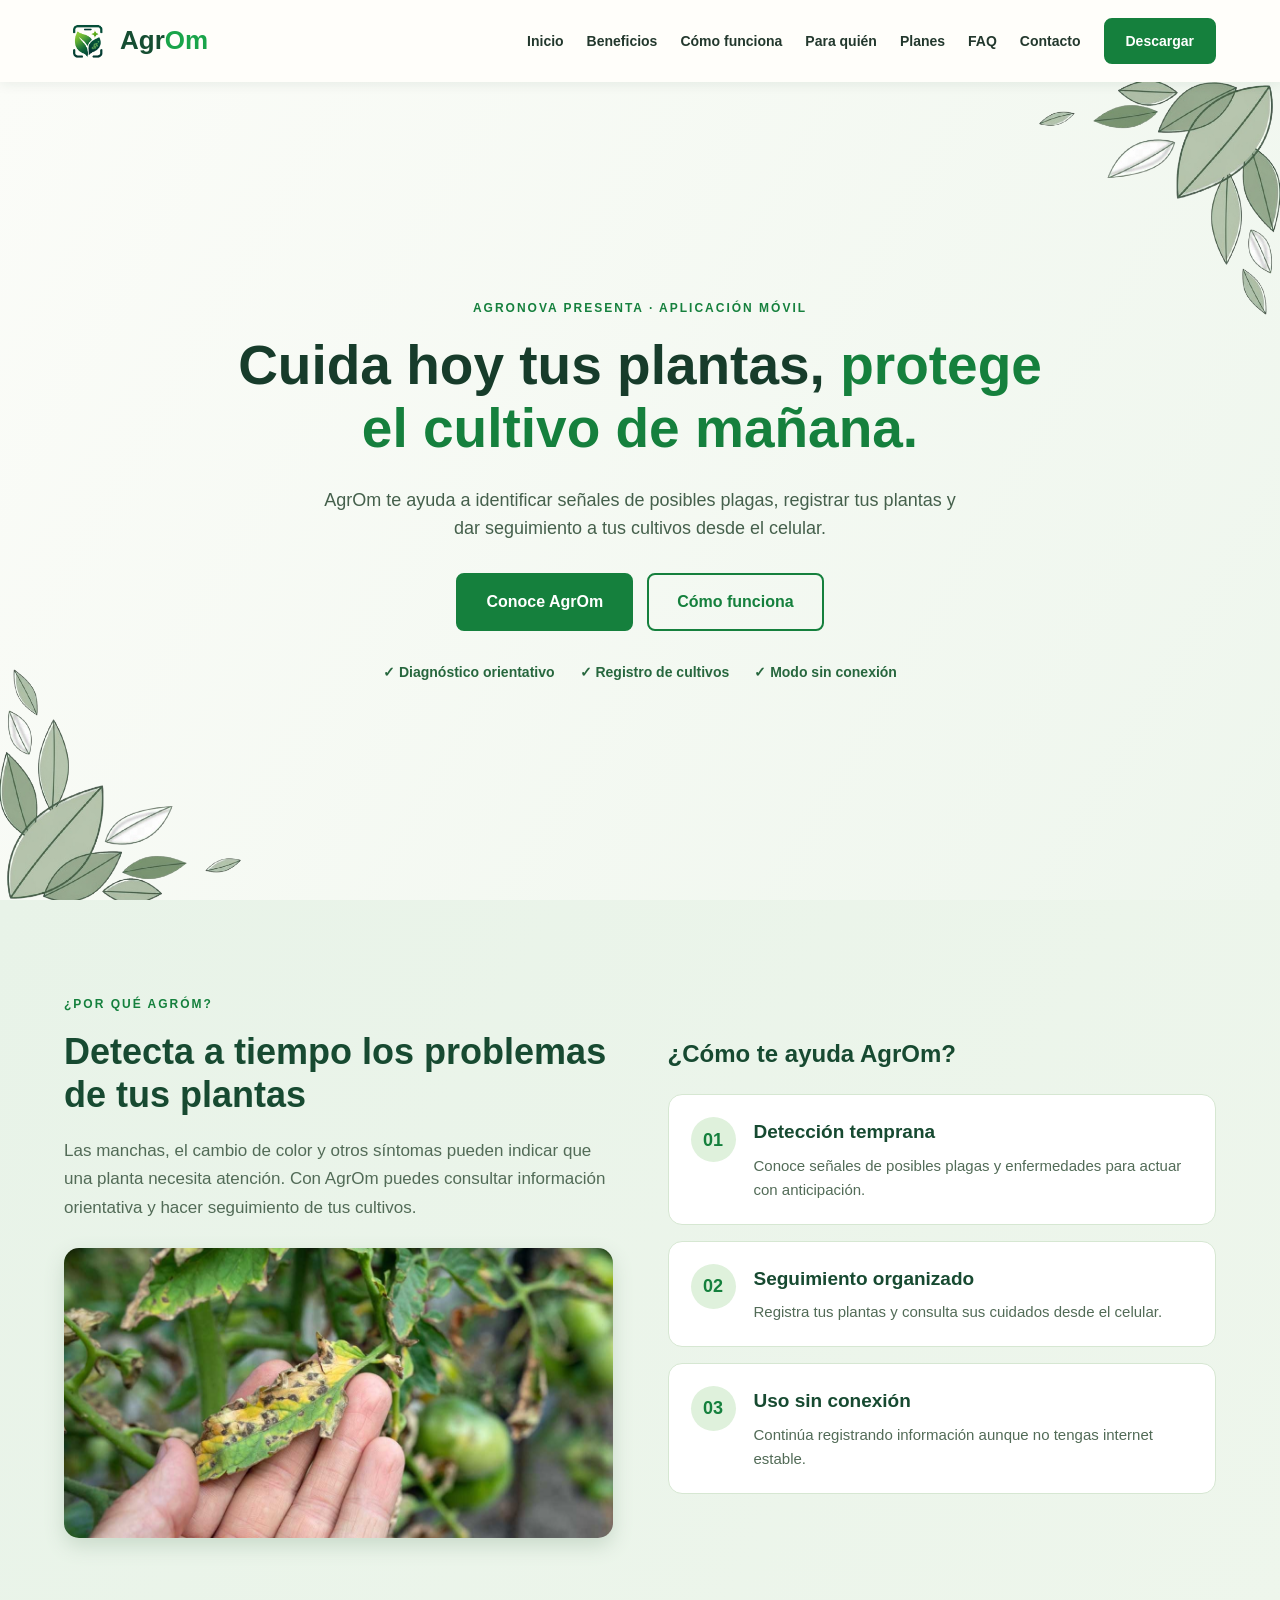
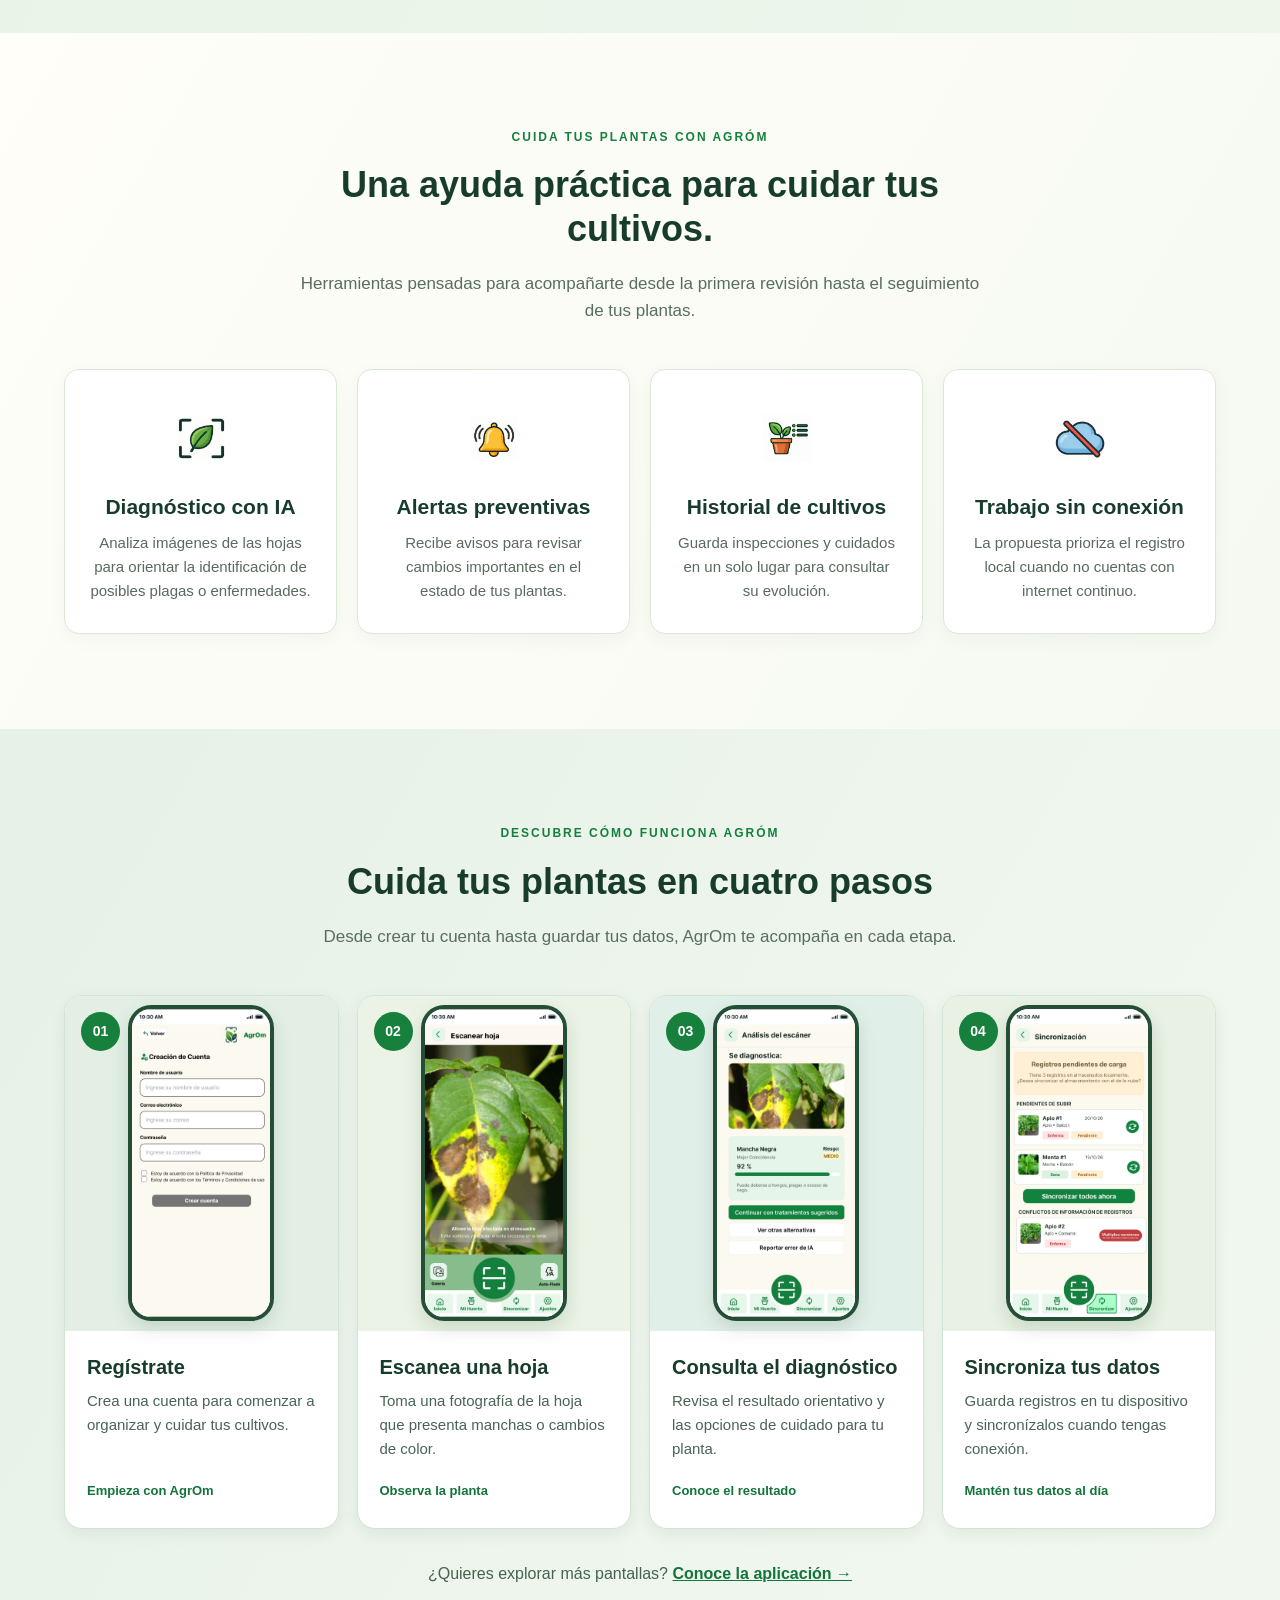
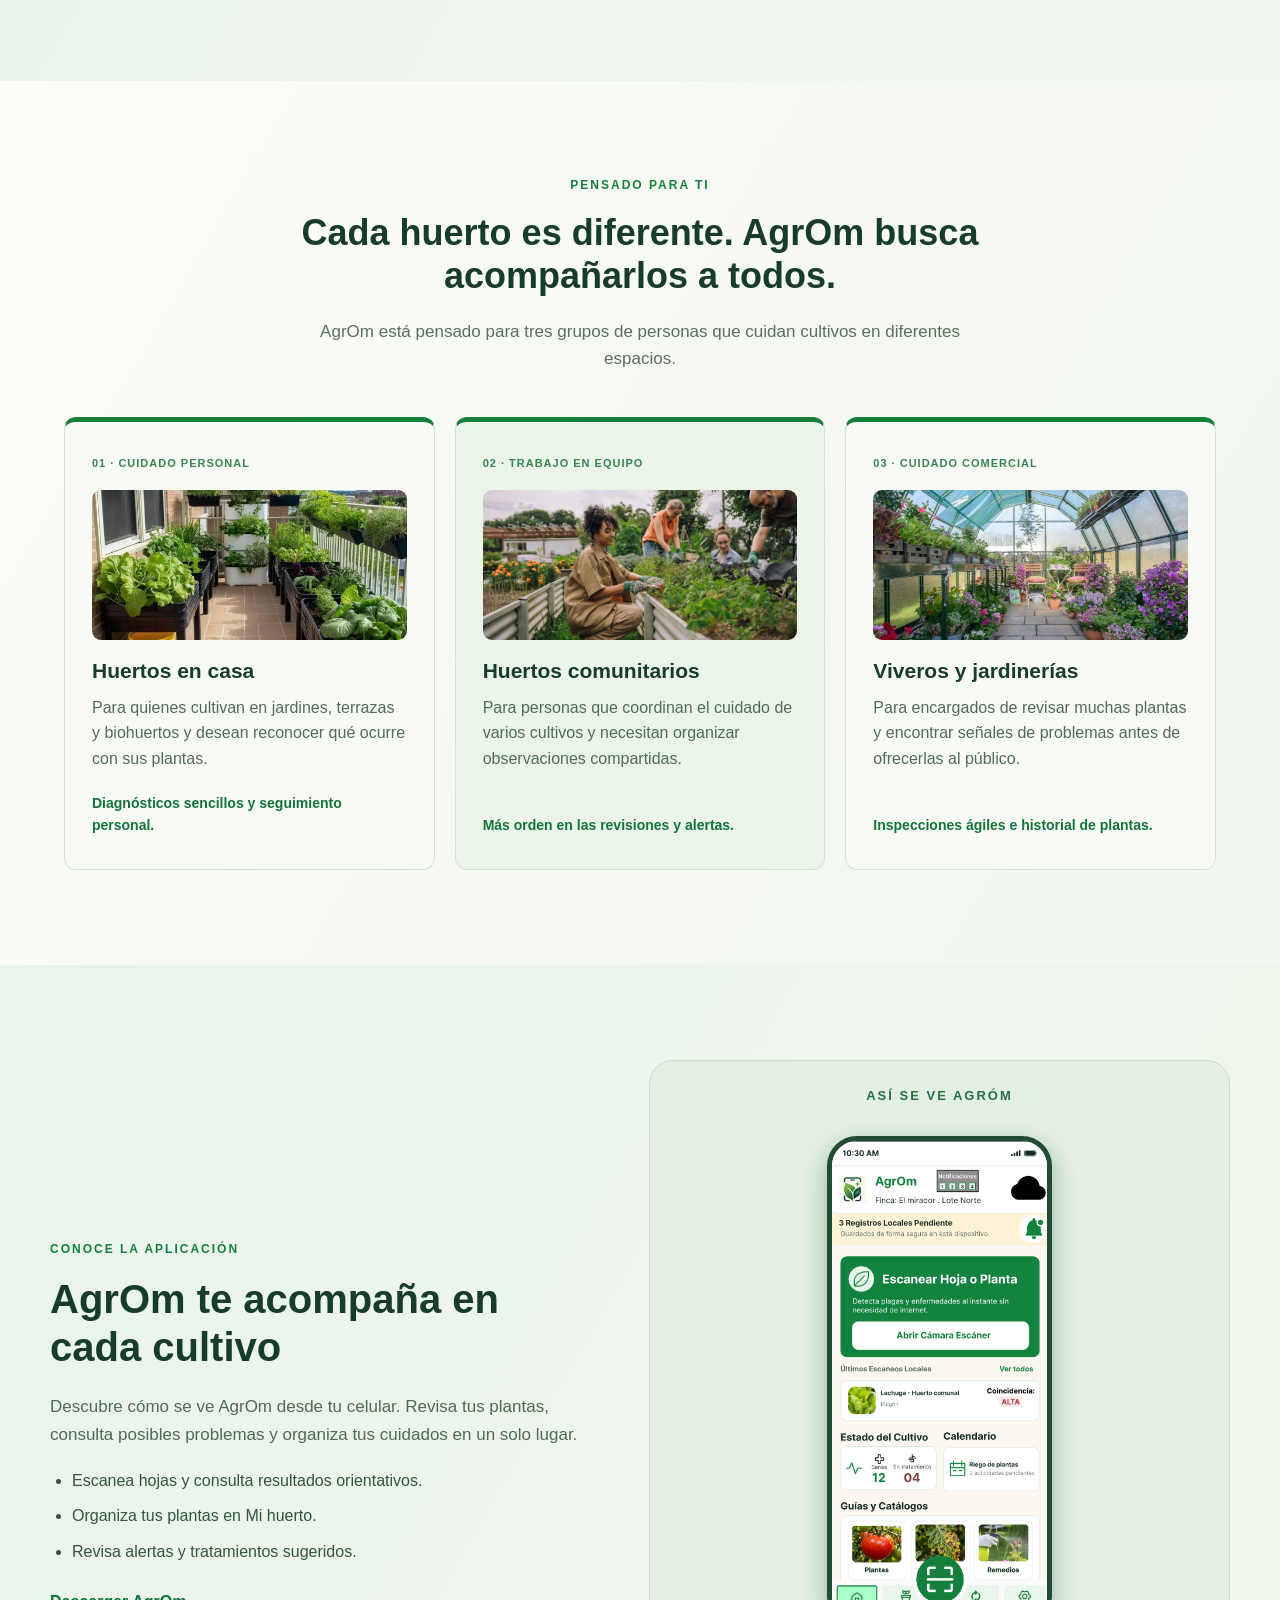
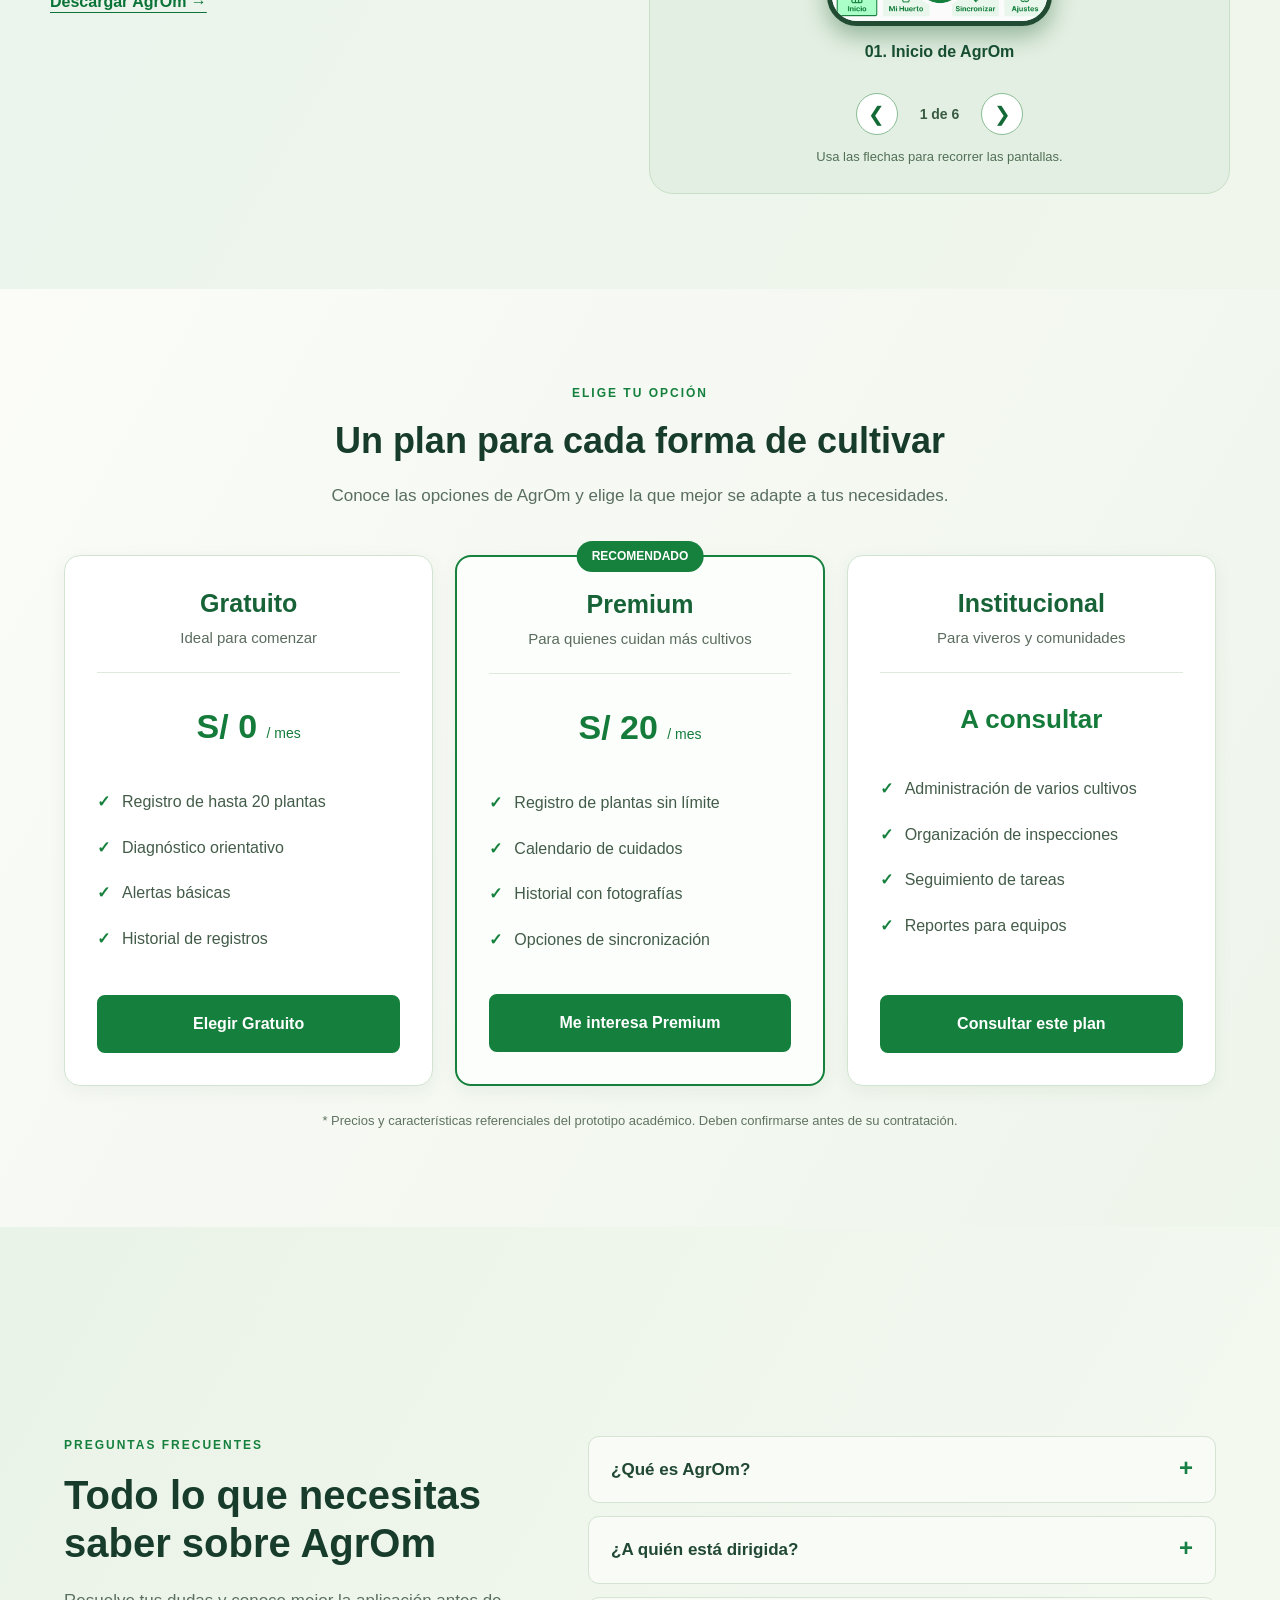
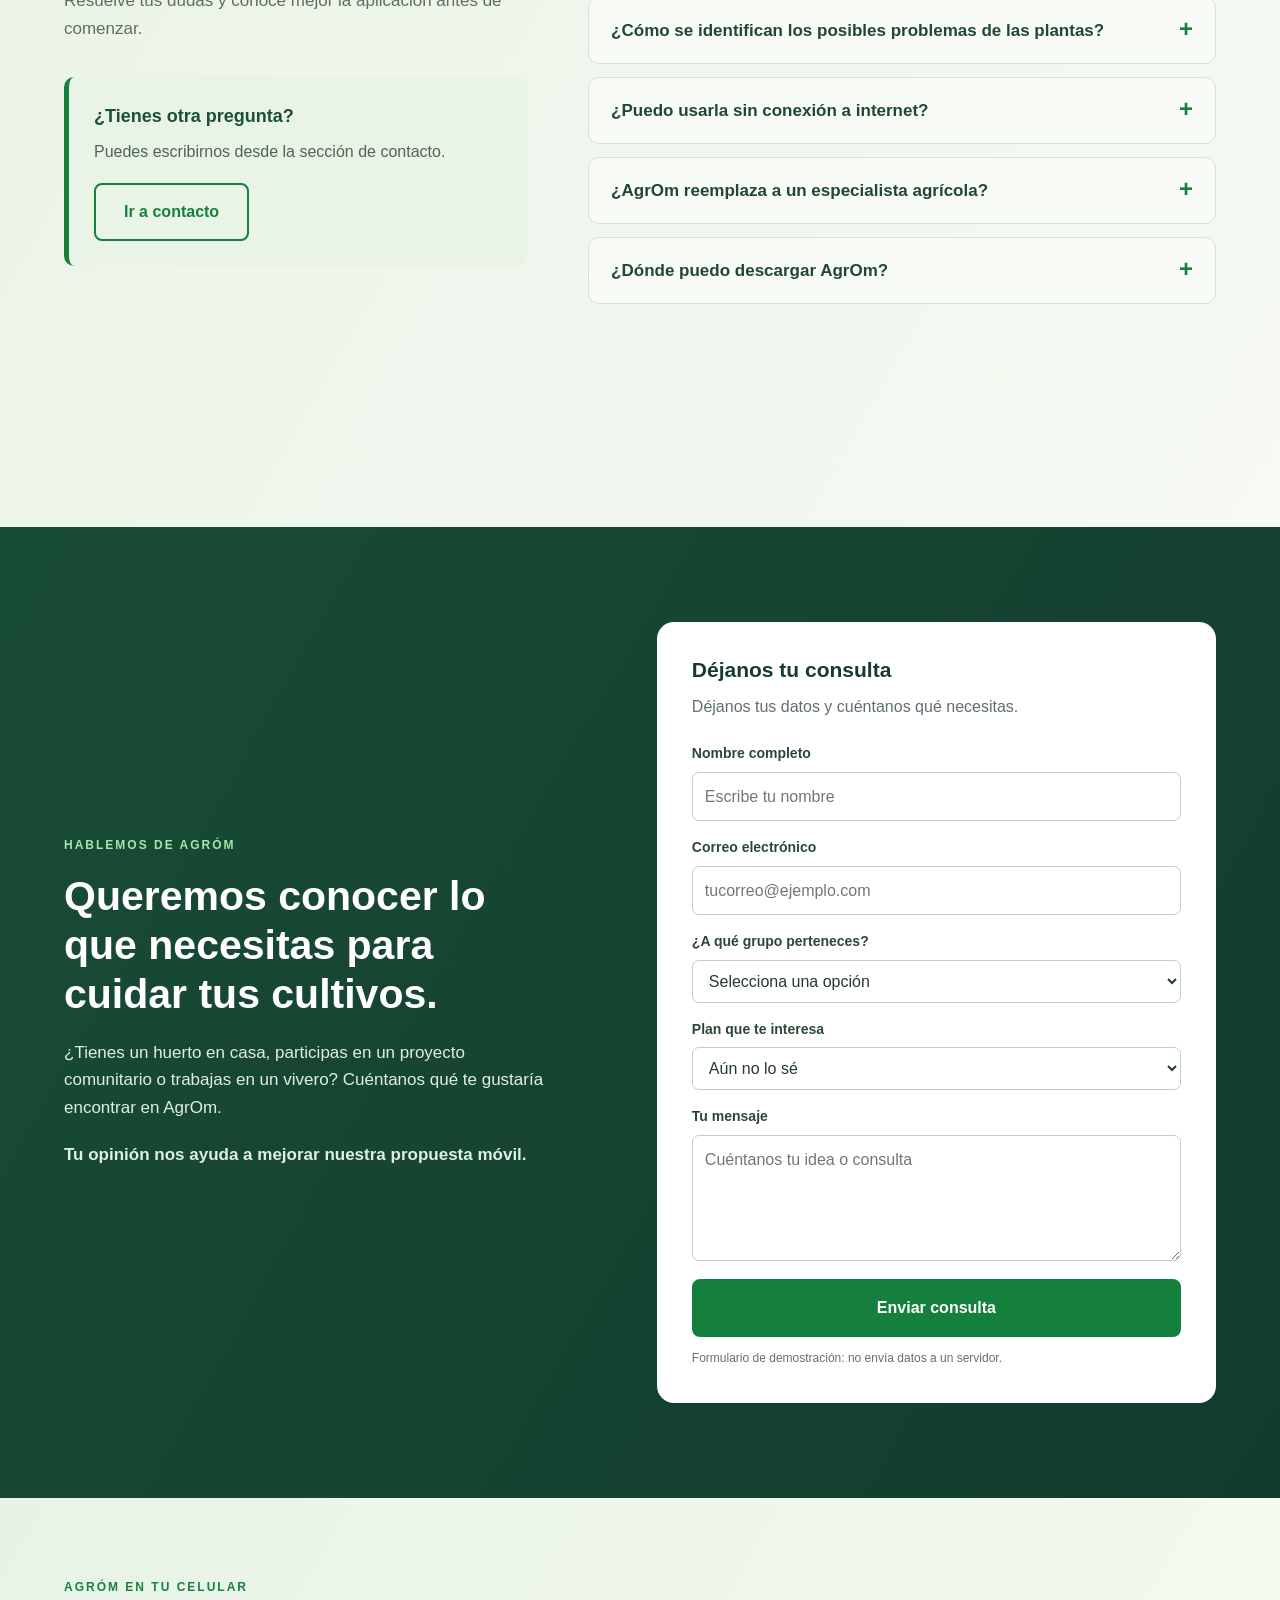
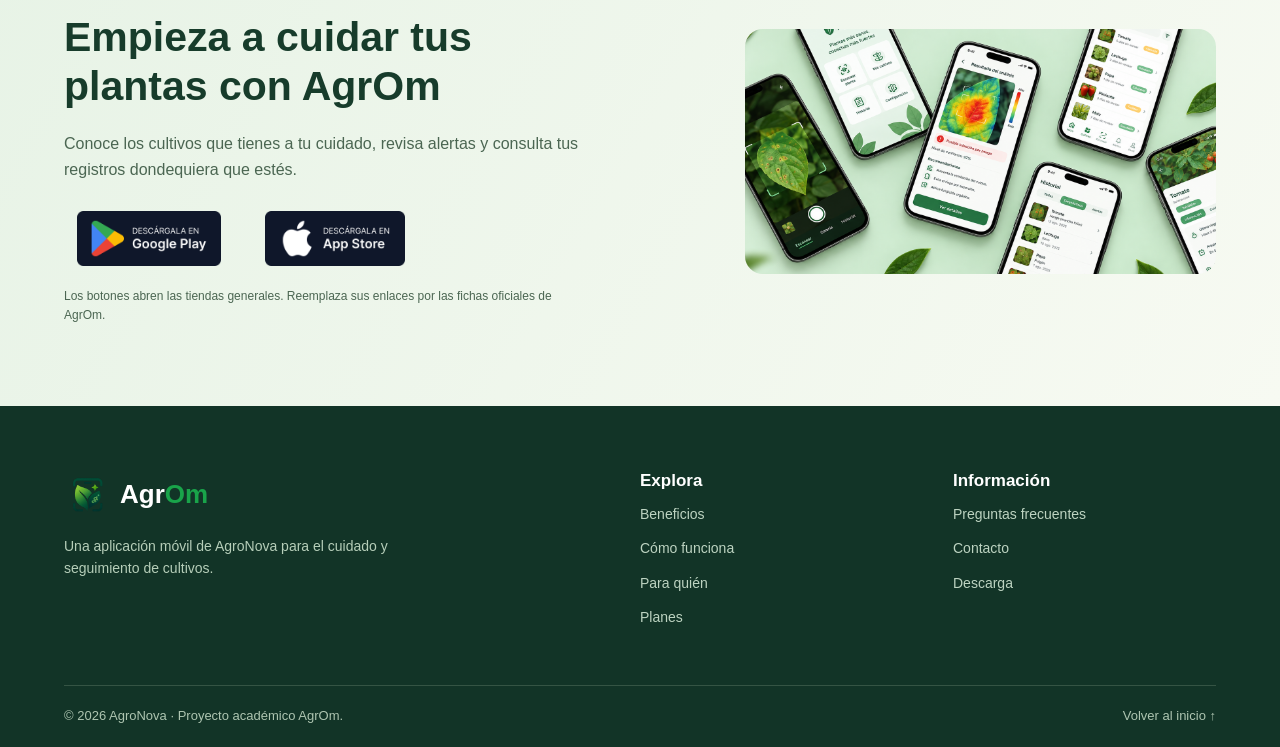
==== commit 1955f0c8: "feat(landing-page): finalize AgrOm design and update README" ====
--- a/public/index.html
+++ b/public/index.html
@@ -1,443 +1,487 @@
-
 <!DOCTYPE html>
 <html lang="es">
 <head>
     <meta charset="UTF-8">
     <meta name="viewport" content="width=device-width, initial-scale=1.0">
-    <meta name="description" content="AgrOm: una propuesta para cuidar tus cultivos con apoyo de inteligencia artificial y registro sin conexión.">
-
-    <title>AgrOm | AgroNova</title>
-
-    <link rel="icon" href="favicon.ico" type="image/x-icon">
+    <meta name="description" content="AgrOm: aplicación móvil para cuidar tus cultivos, detectar señales de posibles plagas, consultar alertas y organizar tus plantas desde el celular.">
+    <title>AgrOm | Cuida tus cultivos con ayuda de la tecnología</title>
+    <link rel="icon" href="favicon.ico">
     <link rel="stylesheet" href="assets/styles/styles.css">
     <script src="assets/scripts/main.js" defer></script>
 </head>
 <body>
 
-<!-- Fernando: header e inicio -->
-
-<header id="header">
-    <nav class="navbar">
-        <div class="logo">
-            <img src="assets/images/LogoAgrOm.png" alt="Logo de AgrOm">
-            <span>AgrOm</span>
+    <!-- Fernando: cabecera -->
+    <header class="cabecera">
+        <div class="contenedor barra">
+            <a class="marca" href="#inicio" aria-label="AgrOm, ir al inicio">
+                <img src="assets/images/LogoAgrOm.png" alt="Logotipo de AgrOm" width="48" height="48">
+                <span>Agr<span class="marca-verde">Om</span></span>
+            </a>
+            <button class="boton-menu" id="boton-menu" type="button" aria-label="Abrir menú" aria-controls="menu-principal" aria-expanded="false">☰</button>
+            <nav class="navegacion" id="menu-principal" aria-label="Navegación principal">
+                <a href="#inicio">Inicio</a>
+                <a href="#beneficios">Beneficios</a>
+                <a href="#funciona">Cómo funciona</a>
+                <a href="#usuarios">Para quién</a>
+                <a href="#planes">Planes</a>
+                <a href="#preguntas">FAQ</a>
+                <a href="#contacto">Contacto</a>
+                <a class="boton boton-pequeno" href="#descargar">Descargar</a>
+            </nav>
         </div>
-
-        <button type="button" class="menu-boton" id="menu-boton" aria-label="Abrir menú" aria-controls="menu-lista" aria-expanded="false">☰</button>
-
-        <ul class="nav-links" id="menu-lista">
-            <li><a href="#inicio">Inicio</a></li>
-            <li><a href="#beneficios">Beneficios</a></li>
-            <li><a href="#como-funciona">Cómo funciona</a></li>
-            <li><a href="#precios">Precios</a></li>
-            <li><a href="#testimonios">Reseñas</a></li>
-            <li><a href="#faq">FAQ</a></li>
-            <li><a href="#contacto">Contáctanos</a></li>
-        </ul>
-    </nav>
-</header>
-
-<main>
-
-    <section id="inicio" class="inicio">
-        <img src="assets/images/Marco1.png"
-             alt="" class="hojas-izquierda">
-
-        <img src="assets/images/Marco2.png"
-             alt="" class="hojas-derecha">
-
-        <div class="inicio-contenido">
-            <h1>Diagnóstico temprano y protección para tus cultivos, estés donde estés</h1>
-
+    </header>
+
+    <main>
+        <!-- Fernando: inicio -->
+        <section class="inicio" id="inicio">
+            <div class="contenedor inicio-contenido">
+                <div class="inicio-texto">
+                    <p class="etiqueta">AGRONOVA PRESENTA · APLICACIÓN MÓVIL</p>
+                    <h1>Cuida hoy tus plantas, <span>protege el cultivo de mañana.</span></h1>
+                    <p class="introduccion">AgrOm te ayuda a identificar señales de posibles plagas, registrar tus plantas y dar seguimiento a tus cultivos desde el celular.</p>
+                    <div class="acciones">
+                        <a class="boton" href="#beneficios">Conoce AgrOm</a>
+                        <a class="boton boton-contorno" href="#funciona">Cómo funciona</a>
+                    </div>
+                    <div class="inicio-ventajas" aria-label="Principales ventajas">
+                        <span>✓ Diagnóstico orientativo</span>
+                        <span>✓ Registro de cultivos</span>
+                        <span>✓ Modo sin conexión</span>
+                    </div>
+                </div>
+            </div>
+        </section>
+
+        <!-- Fabiana: problema -->
+        <section class="problema seccion" id="problema">
+            <div class="contenedor problema-contenido">
+                <div class="problema-texto">
+                    <p class="etiqueta">¿POR QUÉ AGRÓM?</p>
+                    <h2>Detecta a tiempo los problemas de tus plantas</h2>
+                    <p class="problema-descripcion">
+                        Las manchas, el cambio de color y otros síntomas pueden indicar
+                        que una planta necesita atención. Con AgrOm puedes consultar
+                        información orientativa y hacer seguimiento de tus cultivos.
+                    </p>
+                    <img class="foto-problema" src="assets/images/foto-hoja-enferma.jpeg"
+                         alt="Hoja con señales de una posible enfermedad" loading="lazy">
+                </div>
+                <div class="problema-puntos">
+                    <h3>¿Cómo te ayuda AgrOm?</h3>
+                    <article class="punto">
+                        <span class="punto-numero">01</span>
+                        <div><h4>Detección temprana</h4><p>Conoce señales de posibles plagas y enfermedades para actuar con anticipación.</p></div>
+                    </article>
+                    <article class="punto">
+                        <span class="punto-numero">02</span>
+                        <div><h4>Seguimiento organizado</h4><p>Registra tus plantas y consulta sus cuidados desde el celular.</p></div>
+                    </article>
+                    <article class="punto">
+                        <span class="punto-numero">03</span>
+                        <div><h4>Uso sin conexión</h4><p>Continúa registrando información aunque no tengas internet estable.</p></div>
+                    </article>
+                </div>
+            </div>
+        </section>
+
+        <section class="seccion beneficios" id="beneficios">
+            <div class="contenedor">
+                <div class="titulo-seccion">
+                    <p class="etiqueta">CUIDA TUS PLANTAS CON AGRÓM</p>
+                    <h2>Una ayuda práctica para cuidar tus cultivos.</h2>
+                    <p>Herramientas pensadas para acompañarte desde la primera revisión hasta el seguimiento de tus plantas.</p>
+                </div>
+                <div class="beneficios-cuadricula">
+                    <article class="beneficio-tarjeta">
+                        <img src="assets/images/DiagnosticoIA.png" alt="Ícono de una hoja lista para ser analizada" loading="lazy">
+                        <h3>Diagnóstico con IA</h3>
+                        <p>Analiza imágenes de las hojas para orientar la identificación de posibles plagas o enfermedades.</p>
+                    </article>
+                    <article class="beneficio-tarjeta">
+                        <img src="assets/images/Alertas tempranas.png" alt="Campana de alertas tempranas" loading="lazy">
+                        <h3>Alertas preventivas</h3>
+                        <p>Recibe avisos para revisar cambios importantes en el estado de tus plantas.</p>
+                    </article>
+                    <article class="beneficio-tarjeta">
+                        <img src="assets/images/Inventario.png" alt="Maceta junto a una lista de registros" loading="lazy">
+                        <h3>Historial de cultivos</h3>
+                        <p>Guarda inspecciones y cuidados en un solo lugar para consultar su evolución.</p>
+                    </article>
+                    <article class="beneficio-tarjeta">
+                        <img src="assets/images/FuncionamientoOffline.png" alt="Nube sin conexión a internet" loading="lazy">
+                        <h3>Trabajo sin conexión</h3>
+                        <p>La propuesta prioriza el registro local cuando no cuentas con internet continuo.</p>
+                    </article>
+                </div>
+            </div>
+        </section>
+
+        <!-- Tony: cómo funciona -->
+        <section class="seccion funciona" id="funciona">
+            <div class="contenedor">
+                <div class="titulo-seccion">
+                    <p class="etiqueta">DESCUBRE CÓMO FUNCIONA AGRÓM</p>
+                    <h2>Cuida tus plantas en cuatro pasos</h2>
+                    <p>Desde crear tu cuenta hasta guardar tus datos, AgrOm te acompaña en cada etapa.</p>
+                </div>
+
+                <div class="pasos">
+                    <article class="paso">
+                        <div class="paso-imagen">
+                            <span class="paso-badge">01</span>
+                            <div class="paso-celular">
+                                <img src="assets/images/Registro.jpeg" alt="Pantalla de registro de cuenta en AgrOm" loading="lazy">
+                            </div>
+                        </div>
+                        <div class="paso-info">
+                            <h3>Regístrate</h3>
+                            <p>Crea una cuenta para comenzar a organizar y cuidar tus cultivos.</p>
+                            <span class="paso-pista">Empieza con AgrOm</span>
+                        </div>
+                    </article>
+
+                    <article class="paso">
+                        <div class="paso-imagen">
+                            <span class="paso-badge">02</span>
+                            <div class="paso-celular">
+                                <img src="assets/images/Escaneo.jpeg" alt="Pantalla de escaneo de hojas de AgrOm" loading="lazy">
+                            </div>
+                        </div>
+                        <div class="paso-info">
+                            <h3>Escanea una hoja</h3>
+                            <p>Toma una fotografía de la hoja que presenta manchas o cambios de color.</p>
+                            <span class="paso-pista">Observa la planta</span>
+                        </div>
+                    </article>
+
+                    <article class="paso">
+                        <div class="paso-imagen">
+                            <span class="paso-badge">03</span>
+                            <div class="paso-celular">
+                                <img src="assets/images/Diagnóstico.jpeg" alt="Pantalla de análisis y diagnóstico orientativo de AgrOm" loading="lazy">
+                            </div>
+                        </div>
+                        <div class="paso-info">
+                            <h3>Consulta el diagnóstico</h3>
+                            <p>Revisa el resultado orientativo y las opciones de cuidado para tu planta.</p>
+                            <span class="paso-pista">Conoce el resultado</span>
+                        </div>
+                    </article>
+
+                    <article class="paso">
+                        <div class="paso-imagen">
+                            <span class="paso-badge">04</span>
+                            <div class="paso-celular">
+                                <img src="assets/images/Sincronización.jpeg" alt="Pantalla de sincronización de registros de AgrOm" loading="lazy">
+                            </div>
+                        </div>
+                        <div class="paso-info">
+                            <h3>Sincroniza tus datos</h3>
+                            <p>Guarda registros en tu dispositivo y sincronízalos cuando tengas conexión.</p>
+                            <span class="paso-pista">Mantén tus datos al día</span>
+                        </div>
+                    </article>
+                </div>
+
+                <p class="pasos-final">¿Quieres explorar más pantallas? <a href="#vista">Conoce la aplicación →</a></p>
+            </div>
+        </section>
+
+        <!-- Sebastian: usuarios -->
+        <section class="seccion usuarios" id="usuarios">
+            <div class="contenedor">
+                <div class="titulo-seccion">
+                    <p class="etiqueta">PENSADO PARA TI</p>
+                    <h2>Cada huerto es diferente. AgrOm busca acompañarlos a todos.</h2>
+                    <p>AgrOm está pensado para tres grupos de personas que cuidan cultivos en diferentes espacios.</p>
+                </div>
+                <div class="usuarios-cuadricula">
+                    <article class="usuario-tarjeta">
+                        <span class="tipo">01 · CUIDADO PERSONAL</span>
+                        <img class="foto-usuario" src="assets/images/foto-huerto-casa.jpeg" alt="Huerto doméstico con hortalizas en una terraza" loading="lazy">
+                        <h3>Huertos en casa</h3>
+                        <p>Para quienes cultivan en jardines, terrazas y biohuertos y desean reconocer qué ocurre con sus plantas.</p>
+                        <strong>Diagnósticos sencillos y seguimiento personal.</strong>
+                    </article>
+                    <article class="usuario-tarjeta">
+                        <span class="tipo">02 · TRABAJO EN EQUIPO</span>
+                        <img class="foto-usuario" src="assets/images/foto-huerto-comunitario.jpeg" alt="Personas trabajando juntas en un huerto comunitario" loading="lazy">
+                        <h3>Huertos comunitarios</h3>
+                        <p>Para personas que coordinan el cuidado de varios cultivos y necesitan organizar observaciones compartidas.</p>
+                        <strong>Más orden en las revisiones y alertas.</strong>
+                    </article>
+                    <article class="usuario-tarjeta">
+                        <span class="tipo">03 · CUIDADO COMERCIAL</span>
+                        <img class="foto-usuario" src="assets/images/foto-vivero.jpeg" alt="Vivero con variedad de plantas" loading="lazy">
+                        <h3>Viveros y jardinerías</h3>
+                        <p>Para encargados de revisar muchas plantas y encontrar señales de problemas antes de ofrecerlas al público.</p>
+                        <strong>Inspecciones ágiles e historial de plantas.</strong>
+                    </article>
+                </div>
+            </div>
+        </section>
+
+        <!-- Tony: muestra de la aplicación -->
+<section class="seccion vista" id="vista">
+    <div class="contenedor vista-contenido">
+        <div class="vista-texto">
+            <p class="etiqueta">CONOCE LA APLICACIÓN</p>
+            <h2>AgrOm te acompaña en cada cultivo</h2>
             <p>
-                AgrOm propone ayudarte a detectar posibles plagas con imágenes
-                y organizar el cuidado de tus plantas, incluso sin conexión continua a internet.
+                Descubre cómo se ve AgrOm desde tu celular.
+                Revisa tus plantas, consulta posibles problemas
+                y organiza tus cuidados en un solo lugar.
             </p>
-
-            <a href="#precios" class="btn-registro">
-                Conoce nuestros planes
-            </a>
+            <ul>
+                <li>Escanea hojas y consulta resultados orientativos.</li>
+                <li>Organiza tus plantas en Mi huerto.</li>
+                <li>Revisa alertas y tratamientos sugeridos.</li>
+            </ul>
+            <a class="enlace-verde" href="#descargar">Descargar AgrOm →</a>
         </div>
-    </section>
-
-    <!-- Fabiana: beneficios -->
-
-    <section id="beneficios" class="beneficios">
-        <h2>Beneficios Clave</h2>
-
-        <p class="beneficios-descripcion">
-            Descubre cómo AgrOm te ayuda a cuidar y proteger tus cultivos.
-        </p>
-
-        <div class="beneficios-contenedor">
-
-            <div class="beneficio-card">
-                <img src="assets/images/Inventario.png" alt="Inventario">
-
-                <h3>Inventario</h3>
-                <p>
-                    Organiza tus cultivos y mantén un registro
-                    de todas tus plantas en un solo lugar.
-                </p>
-            </div>
-
-            <div class="beneficio-card">
-                <img src="assets/images/Alertas tempranas.png"
-                     alt="Alertas tempranas">
-
-                <h3>Alertas Tempranas</h3>
-                <p>
-                    Recibe notificaciones sobre posibles plagas
-                    y enfermedades que puedan afectar tus cultivos.
-                </p>
-            </div>
-
-            <div class="beneficio-card">
-                <img src="assets/images/DiagnosticoIA.png"
-                     alt="Diagnóstico IA">
-
-                <h3>Diagnóstico IA</h3>
-                <p>
-                    Identifica posibles enfermedades de tus plantas
-                    mediante fotografías y tecnología inteligente.
-                </p>
-            </div>
-
-            <div class="beneficio-card">
-                <img src="assets/images/FuncionamientoOffline.png"
-                     alt="Funcionamiento Offline">
-
-                <h3>Funcionamiento Offline</h3>
-                <p>
-                    Registra y consulta información de tus cultivos
-                    incluso cuando no tengas conexión a internet.
-                </p>
-            </div>
-
-        </div>
-    </section>
-
-    <!-- Tony: cómo funciona -->
-
-    <section id="como-funciona" class="como-funciona">
-        <h2>¿Cómo Funciona?</h2>
-
-        <p class="pasos-descripcion">
-            Del escaneo a la acción en cuatro pasos.
-        </p>
-
-        <div class="pasos-contenedor">
-
-            <div class="paso-card">
-                <span class="paso-numero">1</span>
-                <img src="assets/images/Registrate.png"
-                     alt="Registro en AgrOm">
-
-                <h3>Regístrate</h3>
-                <p>
-                    Crea tu perfil y configura tu espacio de cultivo.
-                </p>
-            </div>
-
-            <div class="paso-card">
-                <span class="paso-numero">2</span>
-                <img src="assets/images/Escanea.png"
-                     alt="Escaneo de plantas">
-
-                <h3>Escanea</h3>
-                <p>
-                    Captura hojas o frutos con la cámara de tu móvil.
-                </p>
-            </div>
-
-            <div class="paso-card">
-                <span class="paso-numero">3</span>
-                <img src="assets/images/Diagnostico.png"
-                     alt="Diagnóstico de cultivos">
-
-                <h3>Diagnóstico</h3>
-                <p>
-                    Revisa la certeza, señales detectadas
-                    y acciones sugeridas.
-                </p>
-            </div>
-
-            <div class="paso-card">
-                <span class="paso-numero">4</span>
-                <img src="assets/images/Sincroniza.png"
-                     alt="Sincronización de datos">
-
-                <h3>Sincroniza</h3>
-                <p>
-                    Actualiza tu historial al recuperar conexión.
-                </p>
-            </div>
-
-        </div>
-    </section>
-
-    <!-- Sebastian: planes -->
-
-    <section id="precios" class="precios">
-        <h2>Planes AgrOm</h2>
-
-        <p class="precios-descripcion">Opciones referenciales de nuestra propuesta.</p>
-
-        <div class="planes-contenedor">
-
-            <article class="plan-card">
-                <h3>Plan Gratuito</h3>
-
-                <p class="plan-subtitulo">
-                    Ideal para agricultores urbanos aficionados
-                </p>
-
-                <h4>S/ 0 mensuales</h4>
-
-                <ul>
-                    <li>Diagnóstico visual offline para enfermedades y plagas.</li>
-                    <li>Alertas programables según cuidado.</li>
-                    <li>Calendario manual de riego y notificaciones de cuidado.</li>
-                    <li>Guía de tratamientos caseros, orgánicos y seguros.</li>
-                    <li>Historial fitosanitario guardado localmente (hasta 20 plantas).</li>
-                </ul>
-
-                <a href="#descarga" class="plan-boton">
-                    Comenzar gratis
-                </a>
-            </article>
-
-            <article class="plan-card plan-premium">
-                <h3>Plan Premium</h3>
-
-                <p class="plan-subtitulo">
-                    Para agricultores y coleccionistas con huertos extensos
-                </p>
-
-                <h4>S/ 20 mensuales</h4>
-
-                <ul>
-                    <li>Capacidad ilimitada de plantas registradas.</li>
-                    <li>Calendario inteligente que adapta cuidados según clima y zona.</li>
-                    <li>Sincronización automática en la nube.</li>
-                    <li>Línea de tiempo fotográfica para monitorear cada planta.</li>
-                    <li>Todas las funcionalidades del Plan Gratuito.</li>
-                </ul>
-
-                <a href="#contacto" class="plan-boton" data-plan="premium">
-                    Me interesa este plan
-                </a>
-            </article>
-
-            <article class="plan-card plan-institucional">
-                <h3>Plan B2B / Institucional</h3>
-
-                <p class="plan-subtitulo">
-                    Para viveros comerciales y huertos municipales
-                </p>
-
-                <h4>Cotización personalizada</h4>
-
-                <ul>
-                    <li>Gestión multiusuario para facilitar la asignación de tareas.</li>
-                    <li>Módulo de seguimiento para gestionar múltiples cultivos.</li>
-                    <li>Generación automática de informes fitosanitarios.</li>
-                    <li>Guías de dosificación de agroquímicos comerciales.</li>
-                    <li>Todas las funcionalidades del Plan Premium.</li>
-                </ul>
-
-                <a href="#contacto" class="plan-boton" data-plan="institucional">
-                    Solicitar información
-                </a>
-            </article>
-
-        </div>
-    </section>
-
-    <!-- Esther: reseñas, FAQ y contacto -->
-
-    <section id="testimonios" class="resenas">
-        <h2>AgrOm para diferentes cultivos</h2>
-        <p class="resenas-descripcion">Tres ejemplos de cómo nuestra propuesta puede ayudar.</p>
-
-        <div class="resenas-contenedor">
-            <article class="resena-card">
-                <h3>Huertos en casa</h3>
-                <p>Organiza tus plantas y lleva un registro sencillo de su crecimiento y cuidados.</p>
-            </article>
-            <article class="resena-card">
-                <h3>Huertos comunitarios</h3>
-                <p>Consulta alertas y comparte un seguimiento más ordenado de tus cultivos.</p>
-            </article>
-            <article class="resena-card">
-                <h3>Viveros</h3>
-                <p>Revisa el historial de tus plantas y detecta señales de posibles problemas a tiempo.</p>
-            </article>
-        </div>
-    </section>
-
-    
-
-    <section id="faq" class="faq">
-
-        <div class="faq-contenedor">
-
-            <div class="faq-preguntas">
-                <h2>Preguntas Frecuentes (FAQ)</h2>
-
-                <p class="faq-descripcion">
-                    Resolvemos las dudas más comunes sobre AgrOm.
-                </p>
-
-                <details class="faq-item">
-                    <summary>¿Qué tan preciso es el diagnóstico por IA?</summary>
-                    <p>
-                        AgrOm presenta una certeza estimada y recomendaciones
-                        orientativas basadas en la imagen. Para casos críticos,
-                        complementa el resultado con la evaluación de un especialista.
-                    </p>
-                </details>
-
-                <details class="faq-item">
-                    <summary>¿Puedo usar AgrOm sin internet?</summary>
-                    <p>
-                        Sí. AgrOm está pensado para funcionar offline-first,
-                        permitiendo registrar información y realizar
-                        determinadas funciones sin conexión.
-                    </p>
-                </details>
-
-                <details class="faq-item">
-                    <summary>¿Con qué dispositivos es compatible?</summary>
-                    <p>
-                        AgrOm está diseñado como una aplicación móvil.
-                        La disponibilidad dependerá de las versiones
-                        compatibles de Android y iOS.
-                    </p>
-                </details>
-
-                <details class="faq-item">
-                    <summary>¿Cómo se sincroniza mi información?</summary>
-                    <p>
-                        Cuando recuperes la conexión a internet,
-                        la aplicación podrá sincronizar la información
-                        guardada localmente.
-                    </p>
-                </details>
-
-                <details class="faq-item">
-                    <summary>¿Qué tipos de cultivo puedo registrar?</summary>
-                    <p>
-                        Podrás registrar diferentes plantas y cultivos,
-                        organizarlos y consultar sus historiales.
-                    </p>
-                </details>
-            </div>
-
-            <div class="faq-imagen">
-                <img src="assets/images/Escanea.png" alt="Ejemplo de escaneo de una planta con AgrOm" loading="lazy">
-            </div>
-
-        </div>
-    </section>
-
-    
-
-    <section id="contacto" class="contacto">
-        <div class="contacto-contenedor">
-            <div class="contacto-informacion">
-                <p class="contacto-etiqueta">HABLEMOS DE TU PROYECTO</p>
-                <h2>Cada cultivo tiene una historia.<br><span>Queremos conocer la tuya.</span></h2>
-                <p>¿Tienes un huerto, trabajas con una comunidad o administras un vivero? Cuéntanos qué necesitas y prepara una consulta para el equipo.</p>
-                <p class="contacto-dato">✦ &nbsp; Orientado a agricultura urbana y periurbana</p>
-                <p class="contacto-dato">✦ &nbsp; Proyecto académico de AgroNova</p>
-            </div>
-
-            <form class="contacto-formulario" id="formulario-contacto">
-                <h3>Cuéntanos tu idea</h3>
-                <p>Completa estos datos para preparar tu mensaje.</p>
-
-                <label for="nombre">Nombre completo *</label>
-                <input type="text" id="nombre" name="nombre" placeholder="Tu nombre completo" autocomplete="name" minlength="3" required>
-
-                <label for="correo">Correo electrónico *</label>
-                <input type="email" id="correo" name="correo" placeholder="tu@correo.com" autocomplete="email" required>
-
-                <label for="tipo-consulta">Tipo de consulta *</label>
-                <select id="tipo-consulta" name="tipo-consulta" required>
-                    <option value="">Selecciona una opción</option>
-                    <option value="general">Consulta general</option>
-                    <option value="premium">Plan Premium</option>
-                    <option value="institucional">Huerto comunitario / vivero</option>
-                    <option value="soporte">Sugerencia</option>
-                </select>
-
-                <label for="mensaje">Mensaje *</label>
-                <textarea id="mensaje" name="mensaje" rows="5" minlength="10" placeholder="Cuéntanos cómo podemos ayudarte..." required></textarea>
-
-                <button type="submit" class="contacto-boton">Preparar y copiar consulta</button>
-                <p class="contacto-aviso">Este prototipo no envía correos. Solo prepara tu consulta para copiarla.</p>
-                <p id="contacto-estado" role="status" aria-live="polite"></p>
-                <textarea id="consulta-preparada" rows="5" readonly hidden aria-label="Consulta preparada para copiar"></textarea>
-            </form>
-        </div>
-    </section>
-
-    <!-- Renzo: descarga y footer -->
-
-    <section id="descarga" class="descarga">
-        <div class="descarga-contenedor">
-            <div class="descarga-imagen">
-                <img src="assets/images/Pantalladelfondo.png" alt="Pantallas de la propuesta AgrOm" loading="lazy">
-            </div>
-            <div class="descarga-contenido">
-                <h2>Lleva el cuidado de tus plantas contigo</h2>
-                <p>Estamos desarrollando AgrOm. Los enlaces oficiales de descarga estarán disponibles cuando la aplicación sea publicada.</p>
-                <div class="descarga-botones">
-                    <img src="assets/images/DescargaGooglePlay.png" alt="Google Play, disponible próximamente" loading="lazy">
-                    <img src="assets/images/DescargaAppStore.png" alt="App Store, disponible próximamente" loading="lazy">
-                </div>
-                <p class="descarga-nota">Próximamente · Imágenes informativas</p>
-            </div>
-        </div>
-    </section>
-
-</main>
-
-<footer id="footer" class="footer">
-    <div class="footer-contenedor">
-        <div class="footer-marca">
-            <div class="footer-logo">
-                <img src="assets/images/LogoAgrOm.png" alt="Logo de AgrOm">
-                <h3>AgrOm</h3>
-            </div>
-            <p>Un proyecto de AgroNova para cuidar los cultivos con apoyo de la tecnología.</p>
-        </div>
-        <div class="footer-columna">
-            <h4>Explora</h4>
-            <ul>
-                <li><a href="#beneficios">Beneficios</a></li>
-                <li><a href="#como-funciona">Cómo funciona</a></li>
-                <li><a href="#precios">Planes</a></li>
-            </ul>
-        </div>
-        <div class="footer-columna">
-            <h4>Información</h4>
-            <ul>
-                <li><a href="#testimonios">Para quién es</a></li>
-                <li><a href="#faq">Preguntas frecuentes</a></li>
-                <li><a href="#descarga">Descarga</a></li>
-            </ul>
-        </div>
-        <div class="footer-columna">
-            <h4>Contacto</h4>
-            <ul>
-                <li><a href="#contacto">Escríbenos</a></li>
-            </ul>
-            <p>Proyecto académico de AgroNova.</p>
+
+        <div class="galeria-mockups" aria-label="Pantallas de AgrOm">
+            <p class="mockup-titulo">ASÍ SE VE AGRÓM</p>
+            <div class="mockup-visor" id="mockup-visor">
+                <figure class="mockup-slide activo" aria-hidden="false">
+                    <div class="mockup-telefono">
+                        <img src="assets/images/mockup-01.png" alt="Pantalla de inicio de AgrOm">
+                    </div>
+                    <figcaption>01. Inicio de AgrOm</figcaption>
+                </figure>
+                <figure class="mockup-slide" aria-hidden="true">
+                    <div class="mockup-telefono">
+                        <img src="assets/images/mockup-02.png" alt="Pantalla de escaneo de una hoja">
+                    </div>
+                    <figcaption>02. Escaneo de hojas</figcaption>
+                </figure>
+                <figure class="mockup-slide" aria-hidden="true">
+                    <div class="mockup-telefono">
+                        <img src="assets/images/mockup-03.png" alt="Pantalla de tratamientos sugeridos">
+                    </div>
+                    <figcaption>03. Tratamientos sugeridos</figcaption>
+                </figure>
+                <figure class="mockup-slide" aria-hidden="true">
+                    <div class="mockup-telefono">
+                        <img src="assets/images/mockup-04.png" alt="Pantalla Mi huerto">
+                    </div>
+                    <figcaption>04. Mi huerto</figcaption>
+                </figure>
+                <figure class="mockup-slide" aria-hidden="true">
+                    <div class="mockup-telefono">
+                        <img src="assets/images/mockup-05.png" alt="Guía de problemas de plantas">
+                    </div>
+                    <figcaption>05. Guía de problemas</figcaption>
+                </figure>
+                <figure class="mockup-slide" aria-hidden="true">
+                    <div class="mockup-telefono">
+                        <img src="assets/images/mockup-06.png" alt="Pantalla de notificaciones y alertas">
+                    </div>
+                    <figcaption>06. Alertas y recordatorios</figcaption>
+                </figure>
+            </div>
+            <div class="mockup-controles">
+                <button id="mockup-anterior" type="button" aria-label="Pantalla anterior">❮</button>
+                <span id="mockup-contador" aria-live="off">1 de 6</span>
+                <button id="mockup-siguiente" type="button" aria-label="Pantalla siguiente">❯</button>
+            </div>
+            <p class="mockup-nota">Usa las flechas para recorrer las pantallas.</p>
         </div>
     </div>
-    <div class="footer-inferior">© 2026 AgroNova / AgrOm</div>
-</footer>
+</section>
+
+        <!-- Sebastian: planes -->
+        <section class="seccion planes" id="planes">
+            <div class="contenedor">
+                <div class="titulo-seccion">
+                    <p class="etiqueta">ELIGE TU OPCIÓN</p>
+                    <h2>Un plan para cada forma de cultivar</h2>
+                    <p>Conoce las opciones de AgrOm y elige la que mejor se adapte a tus necesidades.</p>
+                </div>
+                <div class="planes-cuadricula">
+                    <article class="plan-tarjeta">
+                        <div class="plan-cabecera">
+                            <h3>Gratuito</h3>
+                            <p>Ideal para comenzar</p>
+                        </div>
+                        <p class="precio">S/ 0 <span>/ mes</span></p>
+                        <ul>
+                            <li>Registro de hasta 20 plantas</li>
+                            <li>Diagnóstico orientativo</li>
+                            <li>Alertas básicas</li>
+                            <li>Historial de registros</li>
+                        </ul>
+                        <a class="boton boton-ancho elegir-plan" href="#contacto" data-plan="Gratuito">Elegir Gratuito</a>
+                    </article>
+                    <article class="plan-tarjeta plan-destacado">
+                        <span class="plan-etiqueta">RECOMENDADO</span>
+                        <div class="plan-cabecera">
+                            <h3>Premium</h3>
+                            <p>Para quienes cuidan más cultivos</p>
+                        </div>
+                        <p class="precio">S/ 20 <span>/ mes</span></p>
+                        <ul>
+                            <li>Registro de plantas sin límite</li>
+                            <li>Calendario de cuidados</li>
+                            <li>Historial con fotografías</li>
+                            <li>Opciones de sincronización</li>
+                        </ul>
+                        <a class="boton boton-ancho elegir-plan" href="#contacto" data-plan="Premium">Me interesa Premium</a>
+                    </article>
+                    <article class="plan-tarjeta">
+                        <div class="plan-cabecera">
+                            <h3>Institucional</h3>
+                            <p>Para viveros y comunidades</p>
+                        </div>
+                        <p class="precio precio-consulta">A consultar</p>
+                        <ul>
+                            <li>Administración de varios cultivos</li>
+                            <li>Organización de inspecciones</li>
+                            <li>Seguimiento de tareas</li>
+                            <li>Reportes para equipos</li>
+                        </ul>
+                        <a class="boton boton-ancho elegir-plan" href="#contacto" data-plan="Institucional">Consultar este plan</a>
+                    </article>
+                </div>
+                <p class="nota-planes">* Precios y características referenciales del prototipo académico. Deben confirmarse antes de su contratación.</p>
+            </div>
+        </section>
+
+        <!-- Esther: preguntas frecuentes -->
+        <section class="seccion preguntas" id="preguntas">
+            <div class="contenedor preguntas-contenido">
+                <div class="preguntas-titulo">
+                    <p class="etiqueta">PREGUNTAS FRECUENTES</p>
+                    <h2>Todo lo que necesitas saber sobre AgrOm</h2>
+                    <p>Resuelve tus dudas y conoce mejor la aplicación antes de comenzar.</p>
+                    <div class="preguntas-ayuda">
+                        <strong>¿Tienes otra pregunta?</strong>
+                        <p>Puedes escribirnos desde la sección de contacto.</p>
+                        <a class="boton boton-contorno" href="#contacto">Ir a contacto</a>
+                    </div>
+                </div>
+                <div class="lista-preguntas">
+                    <details>
+                        <summary>¿Qué es AgrOm?</summary>
+                        <p>AgrOm es una aplicación móvil de AgroNova que te ayuda a revisar el estado de tus plantas, consultar diagnósticos orientativos y organizar su seguimiento.</p>
+                    </details>
+                    <details>
+                        <summary>¿A quién está dirigida?</summary>
+                        <p>Está dirigida a personas con huertos en casa, administradores de huertos comunitarios y encargados de viveros o centros de jardinería.</p>
+                    </details>
+                    <details>
+                        <summary>¿Cómo se identifican los posibles problemas de las plantas?</summary>
+                        <p>Con una fotografía de la hoja, AgrOm ofrece información orientativa sobre posibles plagas o enfermedades para apoyar el cuidado del cultivo.</p>
+                    </details>
+                    <details>
+                        <summary>¿Puedo usarla sin conexión a internet?</summary>
+                        <p>AgrOm contempla el registro local de información, de modo que puedas seguir anotando inspecciones cuando tengas conectividad limitada.</p>
+                    </details>
+                    <details>
+                        <summary>¿AgrOm reemplaza a un especialista agrícola?</summary>
+                        <p>No. Los resultados son orientativos. Para problemas graves o persistentes, es importante consultar a un profesional.</p>
+                    </details>
+                    <details>
+                        <summary>¿Dónde puedo descargar AgrOm?</summary>
+                        <p>Puedes visitar la sección de descarga de esta página para acceder a Google Play o App Store. Los enlaces directos a AgrOm se configurarán con sus fichas oficiales.</p>
+                    </details>
+                </div>
+            </div>
+        </section>
+
+        <!-- Esther: contacto -->
+        <section class="seccion contacto" id="contacto">
+            <div class="contenedor contacto-contenido">
+                <div class="contacto-texto">
+                    <p class="etiqueta etiqueta-clara">HABLEMOS DE AGRÓM</p>
+                    <h2>Queremos conocer lo que necesitas para cuidar tus cultivos.</h2>
+                    <p>¿Tienes un huerto en casa, participas en un proyecto comunitario o trabajas en un vivero? Cuéntanos qué te gustaría encontrar en AgrOm.</p>
+                    <p class="nota-contacto">Tu opinión nos ayuda a mejorar nuestra propuesta móvil.</p>
+                </div>
+                <div class="contacto-caja">
+                    <h3>Déjanos tu consulta</h3>
+                    <p>Déjanos tus datos y cuéntanos qué necesitas.</p>
+                    <form id="formulario-contacto">
+                        <label for="nombre">Nombre completo</label>
+                        <input id="nombre" name="nombre" type="text" autocomplete="name" placeholder="Escribe tu nombre" required minlength="2">
+                        <label for="correo">Correo electrónico</label>
+                        <input id="correo" name="correo" type="email" autocomplete="email" placeholder="tucorreo@ejemplo.com" required>
+                        <label for="perfil">¿A qué grupo perteneces?</label>
+                        <select id="perfil" name="perfil" required>
+                            <option value="">Selecciona una opción</option>
+                            <option value="Huerto en casa">Huerto en casa</option>
+                            <option value="Huerto comunitario">Huerto comunitario</option>
+                            <option value="Vivero o jardinería">Vivero o jardinería</option>
+                            <option value="Otro">Otro</option>
+                        </select>
+                        <label for="plan">Plan que te interesa</label>
+                        <select id="plan" name="plan">
+                            <option value="">Aún no lo sé</option>
+                            <option value="Gratuito">Gratuito</option>
+                            <option value="Premium">Premium</option>
+                            <option value="Institucional">Institucional</option>
+                        </select>
+                        <label for="mensaje">Tu mensaje</label>
+                        <textarea id="mensaje" name="mensaje" rows="4" minlength="10" placeholder="Cuéntanos tu idea o consulta" required></textarea>
+                        <button class="boton boton-ancho" type="submit">Enviar consulta</button>
+                        <p class="mensaje-formulario" id="mensaje-formulario" role="status" aria-live="polite"></p>
+                        <p class="aclaracion">Formulario de demostración: no envía datos a un servidor.</p>
+                    </form>
+                </div>
+            </div>
+        </section>
+
+        <!-- Renzo: descarga -->
+        <section class="descargar" id="descargar">
+            <div class="contenedor descarga-contenido">
+                <div class="descarga-texto">
+                    <p class="etiqueta">AGRÓM EN TU CELULAR</p>
+                    <h2>Empieza a cuidar tus plantas con AgrOm</h2>
+                    <p>Conoce los cultivos que tienes a tu cuidado, revisa alertas y consulta tus registros dondequiera que estés.</p>
+                    <div class="tiendas" aria-label="Tiendas de aplicaciones">
+                        <!-- Renzo: sustituir href por enlaces oficiales de AgrOm -->
+                        <a class="tienda" href="https://play.google.com/store/apps" target="_blank" rel="noopener noreferrer" aria-label="Abrir Google Play">
+                            <img src="assets/images/DescargaGooglePlay.png" alt="Ver en Google Play">
+                        </a>
+                        <a class="tienda" href="https://www.apple.com/app-store/" target="_blank" rel="noopener noreferrer" aria-label="Abrir App Store">
+                            <img src="assets/images/DescargaAppStore.png" alt="Ver en App Store">
+                        </a>
+                    </div>
+                    <p class="nota-descarga">Los botones abren las tiendas generales. Reemplaza sus enlaces por las fichas oficiales de AgrOm.</p>
+                </div>
+                <div class="descarga-imagen">
+                    <img src="assets/images/Pantalladelfondo.png" alt="Vista general de las pantallas móviles de AgrOm" loading="lazy">
+                </div>
+            </div>
+        </section>
+    </main>
+
+    <!-- Renzo: footer -->
+    <footer class="pie">
+        <div class="contenedor pie-contenido">
+            <div class="pie-marca">
+                <a class="marca" href="#inicio"><img src="assets/images/LogoAgrOm.png" alt="AgrOm" width="43" height="43"><span>Agr<span class="marca-verde">Om</span></span></a>
+                <p>Una aplicación móvil de AgroNova para el cuidado y seguimiento de cultivos.</p>
+            </div>
+            <div>
+                <h3>Explora</h3>
+                <a href="#beneficios">Beneficios</a>
+                <a href="#funciona">Cómo funciona</a>
+                <a href="#usuarios">Para quién</a>
+                <a href="#planes">Planes</a>
+            </div>
+            <div>
+                <h3>Información</h3>
+                <a href="#preguntas">Preguntas frecuentes</a>
+                <a href="#contacto">Contacto</a>
+                <a href="#descargar">Descarga</a>
+            </div>
+        </div>
+        <div class="contenedor pie-final">
+            <p>© 2026 AgroNova · Proyecto académico AgrOm.</p>
+            <a href="#inicio">Volver al inicio ↑</a>
+        </div>
+    </footer>
 </body>
-</html>
+</html>
--- a/public/assets/styles/styles.css
+++ b/public/assets/styles/styles.css
@@ -1,4 +1,4 @@
-/* General */
+/* Estilos generales */
 * {
     margin: 0;
     padding: 0;
@@ -7,742 +7,1415 @@
 
 html {
     scroll-behavior: smooth;
-    scroll-padding-top: 80px;
+    scroll-padding-top: 95px;
 }
 
 body {
-    font-family: Arial, sans-serif;
-    background: #f6f7f2;
-    color: #111827;
+    font-family: Arial, Helvetica, sans-serif;
+    color: #23382d;
+    background: #fafbf7;
+    line-height: 1.6;
 }
 
 a {
     text-decoration: none;
+    color: inherit;
+}
+
+img {
+    max-width: 100%;
+}
+
+button, input, select, textarea {
+    font: inherit;
 }
 
 button {
     cursor: pointer;
 }
 
-section {
-    padding: 80px 5%;
+:focus-visible {
+    outline: 3px solid #e0a448;
+    outline-offset: 3px;
+}
+
+.contenedor {
+    width: 90%;
+    max-width: 1180px;
+    margin: 0 auto;
+}
+
+.seccion {
+    padding: 95px 0;
+}
+
+h1, h2, h3 {
+    line-height: 1.2;
+    color: #173c2b;
 }
 
 h2 {
-    font-size: 32px;
-    margin-bottom: 15px;
-}
-
-/* Fernando: header e inicio */
-#header {
+    font-size: 36px;
+    margin-bottom: 20px;
+}
+
+h3 {
+    font-size: 21px;
+    margin-bottom: 12px;
+}
+
+.etiqueta {
+    font-size: 12px;
+    font-weight: bold;
+    letter-spacing: 2px;
+    color: #15803d;
+    margin-bottom: 16px;
+}
+
+.etiqueta-clara {
+    color: #a4e6af;
+}
+
+.titulo-seccion {
+    text-align: center;
+    max-width: 700px;
+    margin: 0 auto 45px;
+}
+
+.titulo-seccion > p:last-child {
+    color: #596e5e;
+    font-size: 17px;
+}
+
+.boton {
+    display: inline-block;
+    padding: 14px 28px;
+    background: #15803d;
+    color: white;
+    font-weight: bold;
+    border: 2px solid #15803d;
+    border-radius: 8px;
+    text-align: center;
+    transition: background 0.2s;
+}
+
+.boton:hover {
+    background: #0e5f30;
+    border-color: #0e5f30;
+}
+
+.boton-contorno {
+    background: transparent;
+    color: #15803d;
+}
+
+.boton-contorno:hover {
+    color: white;
+}
+
+/* Fernando: cabecera */
+.cabecera {
     position: sticky;
     top: 0;
     z-index: 10;
-    background: white;
-    box-shadow: 0 2px 8px #ddd;
-}
-
-.navbar {
-    max-width: 1200px;
-    margin: auto;
-    padding: 12px 20px;
+    background: #fffefa;
+    box-shadow: 0 2px 12px #153b2714;
+}
+
+.barra {
     display: flex;
     align-items: center;
     justify-content: space-between;
-}
-
-.logo {
-    display: flex;
-    align-items: center;
-    gap: 10px;
-    color: #126b40;
-    font-size: 22px;
-    font-weight: bold;
-}
-
-.logo img {
-    width: 45px;
-    height: 45px;
-    object-fit: contain;
-}
-
-.nav-links {
-    list-style: none;
-    display: flex;
-    gap: 25px;
-}
-
-.nav-links a {
-    font-size: 15px;
-    font-weight: bold;
-    color: #111827;
-}
-
-.nav-links a:hover {
-    color: #15803d;
-}
-
-.menu-boton {
-    display: none;
-    color: #126b40;
-    background: none;
-    border: 0;
-    font-size: 27px;
-}
-
-.inicio {
-    min-height: 620px;
-    position: relative;
-    background: #f6f7f2;
-    display: flex;
-    align-items: center;
-    justify-content: center;
-    text-align: center;
-    overflow: hidden;
-}
-
-.inicio-contenido {
-    max-width: 850px;
-    position: relative;
-    z-index: 1;
-}
-
-.inicio h1 {
-    font-size: 49px;
-    line-height: 1.2;
-    margin-bottom: 22px;
-}
-
-.inicio p {
-    font-size: 17px;
-    line-height: 1.6;
-    color: #475569;
-    max-width: 680px;
-    margin: 0 auto 26px;
-}
-
-.btn-registro, .plan-boton {
-    display: inline-block;
-    background: #15803d;
-    color: white;
-    padding: 13px 26px;
-    border-radius: 9px;
-    font-weight: bold;
-}
-
-.btn-registro:hover, .plan-boton:hover {
-    background: #0f5e30;
-}
-
-.hojas-izquierda {
-    width: 220px;
-    max-width: 26%;
-    position: absolute;
-    bottom: 0;
-    left: 0;
-}
-
-.hojas-derecha {
-    width: 220px;
-    max-width: 26%;
-    position: absolute;
-    top: 0;
-    right: 0;
-}
-
-/* Fabiana: beneficios */
-.beneficios {
-    background: #d9eddf;
-    text-align: center;
-}
-
-.beneficios-descripcion, .pasos-descripcion, .precios-descripcion, .resenas-descripcion, .faq-descripcion {
-    color: #475569;
-    line-height: 1.5;
-    margin-bottom: 35px;
-}
-
-.beneficios-contenedor, .pasos-contenedor, .planes-contenedor, .resenas-contenedor {
-    display: flex;
-    max-width: 1200px;
-    margin: auto;
-    gap: 20px;
-}
-
-.beneficio-card {
-    width: 25%;
-    padding: 28px 18px;
-    background: white;
-    border: 1px solid #cbd5d1;
-    border-radius: 12px;
-}
-
-.beneficio-card img {
-    width: 95px;
-    height: 105px;
-    object-fit: contain;
-    margin-bottom: 18px;
-}
-
-.beneficio-card h3 {
-    font-size: 19px;
-    margin-bottom: 10px;
-}
-
-.beneficio-card p {
-    font-size: 14px;
-    color: #475569;
-    line-height: 1.6;
-}
-
-/* Tony: cómo funciona */
-.como-funciona {
-    background: #f0f5eb;
-    text-align: center;
-}
-
-.paso-card {
-    width: 25%;
-    padding: 15px;
-    position: relative;
-}
-
-.paso-card img {
-    width: 100%;
-    max-width: 180px;
-    height: 225px;
-    object-fit: contain;
-}
-
-.paso-card h3 {
-    font-size: 20px;
-    margin: 12px 0;
-}
-
-.paso-card p {
-    color: #475569;
-    font-size: 14px;
-    line-height: 1.6;
-}
-
-.paso-numero {
-    position: absolute;
-    top: 10px;
-    left: 8px;
-    background: #15803d;
-    color: white;
-    width: 37px;
-    height: 37px;
-    display: flex;
-    align-items: center;
-    justify-content: center;
-    border-radius: 50%;
-    font-weight: bold;
-}
-
-/* Sebastian: planes */
-.precios {
-    background: #f6f7f2;
-    text-align: center;
-}
-
-.planes-contenedor {
-    align-items: stretch;
-}
-
-.plan-card {
-    width: 33.33%;
-    background: white;
-    border: 1px solid #d5dfd8;
-    border-radius: 14px;
-    padding: 30px 22px;
-    display: flex;
-    flex-direction: column;
-    text-align: left;
-}
-
-.plan-premium {
-    background: #e8f5e9;
-}
-
-.plan-institucional {
-    background: #d4ecde;
-}
-
-.plan-card h3, .plan-card h4, .plan-subtitulo {
-    text-align: center;
-}
-
-.plan-card h3 {
-    font-size: 21px;
-    margin-bottom: 14px;
-}
-
-.plan-card h4 {
-    font-size: 19px;
-    margin: 17px 0 22px;
-}
-
-.plan-subtitulo {
-    font-size: 14px;
-    color: #126b40;
-    min-height: 38px;
-}
-
-.plan-card ul {
-    padding-left: 18px;
-    margin-bottom: 24px;
-    flex: 1;
-}
-
-.plan-card li {
-    font-size: 14px;
-    line-height: 1.5;
-    color: #475569;
-    margin-bottom: 9px;
-}
-
-.plan-boton {
-    margin: auto auto 0;
-    font-size: 14px;
-    text-align: center;
-}
-
-/* Esther: reseñas, FAQ y contacto */
-.resenas {
-    background: #d9eddf;
-    text-align: center;
-}
-
-.resena-card {
-    width: 33.33%;
-    background: white;
-    border: 1px solid #cbd5d1;
-    padding: 28px;
-    border-radius: 12px;
-    text-align: left;
-}
-
-.resena-card h3 {
-    color: #126b40;
-    margin-bottom: 13px;
-}
-
-.resena-card p {
-    font-size: 15px;
-    color: #475569;
-    line-height: 1.6;
-}
-
-.faq {
-    background: #f0f5eb;
-}
-
-.faq-contenedor {
-    max-width: 1100px;
-    margin: auto;
-    display: flex;
-    align-items: center;
-    gap: 65px;
-}
-
-.faq-preguntas {
-    width: 58%;
-}
-
-.faq-imagen {
-    width: 42%;
-    text-align: center;
-}
-
-.faq-imagen img {
-    width: 100%;
-    max-width: 360px;
-    height: auto;
-}
-
-.faq-item {
-    background: white;
-    border: 1px solid #cbd5d1;
-    border-radius: 9px;
-    margin-bottom: 12px;
-    overflow: hidden;
-}
-
-.faq-item summary {
-    padding: 17px;
-    font-weight: bold;
-    font-size: 15px;
-    cursor: pointer;
-}
-
-.faq-item summary:hover {
-    color: #15803d;
-}
-
-.faq-item p {
-    font-size: 14px;
-    line-height: 1.6;
-    color: #475569;
-    padding: 0 17px 18px;
-}
-
-.contacto {
-    background: #103c2c;
-    color: white;
-}
-
-.contacto-contenedor {
-    max-width: 1100px;
-    margin: auto;
-    display: flex;
-    align-items: center;
-    gap: 70px;
-}
-
-.contacto-informacion {
-    width: 50%;
-}
-
-.contacto-informacion .contacto-etiqueta {
-    font-size: 13px;
-    letter-spacing: 2px;
-    font-weight: bold;
-    color: #a4f4cb;
-    margin-bottom: 25px;
-    margin-top: 0;
-}
-
-.contacto-informacion h2 {
-    font-size: 45px;
-    line-height: 1.18;
-}
-
-.contacto-informacion h2 span {
-    color: #9be4ae;
-}
-
-.contacto-informacion p {
-    color: #e0f5e7;
-    font-size: 16px;
-    line-height: 1.65;
-    margin-top: 25px;
-}
-
-.contacto-informacion .contacto-dato {
-    font-size: 14px;
-    margin-top: 18px;
-}
-
-.contacto-formulario {
-    width: 50%;
-    padding: 35px;
-    background: white;
-    color: #111827;
-    border-radius: 15px;
-}
-
-.contacto-formulario h3 {
-    font-size: 23px;
-    margin-bottom: 7px;
-}
-
-.contacto-formulario > p {
-    font-size: 13px;
-    color: #64748b;
-    line-height: 1.5;
-    margin-bottom: 20px;
-}
-
-.contacto-formulario label {
-    display: block;
-    font-size: 14px;
-    font-weight: bold;
-    margin: 16px 0 8px;
-}
-
-.contacto-formulario input, .contacto-formulario select, .contacto-formulario textarea {
-    width: 100%;
-    padding: 13px;
-    border: 1px solid #d1d5db;
-    border-radius: 8px;
-    font: inherit;
-    font-size: 14px;
-    background: white;
-}
-
-.contacto-formulario input:focus, .contacto-formulario select:focus, .contacto-formulario textarea:focus {
-    outline: 2px solid #15803d;
-}
-
-.contacto-boton {
-    width: 100%;
-    margin-top: 20px;
-    padding: 14px;
-    background: #15803d;
-    color: white;
-    font-weight: bold;
-    border: 0;
-    border-radius: 8px;
-}
-
-.contacto-boton:hover {
-    background: #0f5e30;
-}
-
-.contacto-formulario .contacto-aviso {
-    margin: 12px 0 0;
-    font-size: 12px;
-}
-
-#contacto-estado {
-    margin: 12px 0 0;
-    font-size: 13px;
-    color: #126b40;
-}
-
-#consulta-preparada {
-    margin-top: 10px;
-}
-
-#consulta-preparada[hidden] {
-    display: none;
-}
-
-/* Renzo: descarga y footer */
-.descarga {
-    background: #126b40;
-    color: white;
-}
-
-.descarga-contenedor {
-    max-width: 1150px;
-    margin: auto;
-    display: flex;
-    align-items: center;
-    gap: 55px;
-}
-
-.descarga-imagen {
-    width: 45%;
-}
-
-.descarga-imagen img {
-    width: 100%;
-}
-
-.descarga-contenido {
-    width: 55%;
-}
-
-.descarga-contenido p {
-    color: #e5f5e9;
-    line-height: 1.6;
-    margin: 14px 0 22px;
-}
-
-.descarga-botones {
-    display: flex;
-    align-items: center;
-    flex-wrap: wrap;
-    gap: 13px;
-}
-
-.descarga-botones img {
-    width: 156px;
-    height: auto;
-}
-
-.descarga-contenido .descarga-nota {
-    font-size: 12px;
-    margin-top: 8px;
-}
-
-.footer {
-    background: #111827;
-    color: white;
-    padding: 55px 5% 25px;
-}
-
-.footer-contenedor {
-    max-width: 1200px;
-    margin: auto;
-    display: flex;
-    justify-content: space-between;
-    gap: 40px;
-}
-
-.footer-marca {
-    width: 32%;
-}
-
-.footer-logo {
-    display: flex;
-    align-items: center;
-    gap: 10px;
-    margin-bottom: 14px;
-}
-
-.footer-logo img {
+    min-height: 82px;
+    gap: 24px;
+}
+
+.marca {
+    display: inline-flex;
+    align-items: center;
+    gap: 8px;
+    font-size: 26px;
+    font-weight: bold;
+    color: #164e32;
+    white-space: nowrap;
+}
+
+.marca img {
     width: 48px;
     height: 48px;
     object-fit: contain;
 }
 
-.footer-marca p, .footer-columna p {
-    color: #cbd5e1;
+.marca-verde {
+    color: #19a44a;
+}
+
+.navegacion {
+    display: flex;
+    align-items: center;
+    gap: 23px;
+}
+
+.navegacion a {
     font-size: 14px;
+    font-weight: bold;
+}
+
+.navegacion a:not(.boton):hover {
+    color: #15803d;
+}
+
+.navegacion .boton-pequeno {
+    padding: 10px 20px;
+    color: white;
+}
+
+.boton-menu {
+    display: none;
+    border: none;
+    background: #e8f2e8;
+    color: #14532d;
+    padding: 7px 14px;
+    border-radius: 8px;
+    font-size: 25px;
+}
+
+/* Fernando: inicio */
+.inicio {
+    min-height: calc(100vh - 82px);
+    display: flex;
+    align-items: center;
+    background-image: url("../images/Marco1.png"), url("../images/Marco2.png"), linear-gradient(120deg, #fbfcf8, #eef6ed);
+    background-position: left bottom, right top, center;
+    background-size: 260px, 260px, cover;
+    background-repeat: no-repeat;
+    padding: 90px 0;
+}
+
+.inicio-contenido {
+    display: flex;
+    justify-content: center;
+    align-items: center;
+    width: 100%;
+}
+
+.inicio-texto {
+    max-width: 850px;
+    text-align: center;
+}
+
+.inicio h1 {
+    font-size: 55px;
+    line-height: 1.15;
+    margin-bottom: 25px;
+}
+
+.inicio h1 span {
+    color: #15803d;
+}
+
+.introduccion {
+    font-size: 18px;
+    color: #45604c;
+    max-width: 660px;
+    margin: 0 auto 30px;
+}
+
+.acciones {
+    display: flex;
+    justify-content: center;
+    flex-wrap: wrap;
+    gap: 14px;
+}
+
+.inicio-ventajas {
+    display: flex;
+    justify-content: center;
+    flex-wrap: wrap;
+    gap: 15px 25px;
+    font-size: 14px;
+    font-weight: bold;
+    color: #27673e;
+    margin-top: 30px;
+}
+
+/* Fabiana: problema */
+.problema {
+    background: linear-gradient(120deg, #e8f3e8, #eef6ec);
+}
+
+.problema-contenido {
+    display: flex;
+    align-items: center;
+    gap: 55px;
+}
+
+.problema-texto, .problema-puntos {
+    flex: 1;
+    width: 100%;
+    min-width: 0;
+}
+
+.problema h2 {
+    color: #174a31;
+    font-size: 36px;
+    margin-bottom: 20px;
+}
+
+.problema-descripcion {
+    color: #526b57;
+    font-size: 17px;
+    line-height: 1.7;
+    margin-bottom: 25px;
+}
+
+.foto-problema {
+    display: block;
+    width: 100%;
+    height: 290px;
+    object-fit: cover;
+    border-radius: 15px;
+    box-shadow: 0 8px 20px #c9daca;
+}
+
+.problema-puntos {
+    display: flex;
+    flex-direction: column;
+    gap: 16px;
+}
+
+.problema-puntos > h3 {
+    color: #174a31;
+    font-size: 24px;
+    margin-bottom: 10px;
+}
+
+.punto {
+    display: flex;
+    align-items: flex-start;
+    gap: 18px;
+    background: white;
+    border: 1px solid #d6e7d2;
+    border-radius: 14px;
+    padding: 22px;
+    transition: transform 0.25s, box-shadow 0.25s;
+}
+
+.punto:hover {
+    transform: translateY(-6px);
+    box-shadow: 0 10px 22px #c9daca;
+}
+
+.punto-numero {
+    display: flex;
+    align-items: center;
+    justify-content: center;
+    width: 45px;
+    height: 45px;
+    flex-shrink: 0;
+    background: #dff1dc;
+    color: #15803d;
+    border-radius: 50%;
+    font-size: 18px;
+    font-weight: bold;
+}
+
+.punto h4 {
+    color: #174a31;
+    font-size: 19px;
+    margin-bottom: 6px;
+}
+
+.punto p {
+    color: #526b57;
+    font-size: 15px;
     line-height: 1.6;
 }
 
-.footer-columna h4 {
+/* Fabiana: beneficios */
+.beneficios {
+    background: linear-gradient(120deg, #fffef9, #f5f9f1);
+}
+
+.beneficios-cuadricula {
+    display: grid;
+    grid-template-columns: repeat(4, 1fr);
+    gap: 20px;
+}
+
+.beneficio-tarjeta {
+    padding: 30px 24px;
+    background: white;
+    border: 1px solid #dbe8d8;
+    border-radius: 15px;
+    box-shadow: 0 5px 18px #244b2a0c;
+    text-align: center;
+    transition: transform 0.25s, box-shadow 0.25s;
+}
+
+.beneficio-tarjeta:hover {
+    transform: translateY(-8px);
+    box-shadow: 0 14px 28px #204b2a25;
+}
+
+.beneficio-tarjeta img {
+    width: 76px;
+    height: 76px;
+    object-fit: contain;
+    display: block;
+    margin: 0 auto 18px;
+}
+
+.beneficio-tarjeta p {
+    color: #596a5e;
+    font-size: 15px;
+}
+
+/* Tony: cómo funciona */
+.funciona {
+    background: linear-gradient(120deg, #e7f1e8, #f2f8ef);
+}
+
+.pasos {
+    display: grid;
+    grid-template-columns: repeat(4, 1fr);
+    gap: 18px;
+}
+
+.paso {
+    overflow: hidden;
+    background: #ffffff;
+    border: 1px solid #d2e4d4;
+    border-radius: 18px;
+    box-shadow: 0 5px 16px #173f2a12;
+    transition: transform 0.25s, box-shadow 0.25s;
+}
+
+.paso:hover {
+    transform: translateY(-7px);
+    box-shadow: 0 12px 24px #173f2a24;
+}
+
+.paso-imagen {
+    position: relative;
+    display: flex;
+    justify-content: center;
+    align-items: center;
+    height: 335px;
+    padding: 18px;
+    background: #e3efe5;
+}
+
+.paso:nth-child(2) .paso-imagen {
+    background: #eaf3e5;
+}
+
+.paso:nth-child(3) .paso-imagen {
+    background: #e1efe9;
+}
+
+.paso:nth-child(4) .paso-imagen {
+    background: #e8f1e3;
+}
+
+.paso-badge {
+    position: absolute;
+    top: 16px;
+    left: 16px;
+    width: 39px;
+    height: 39px;
+    display: flex;
+    align-items: center;
+    justify-content: center;
+    border-radius: 50%;
+    background: #16803c;
+    color: white;
+    font-size: 14px;
+    font-weight: bold;
+}
+
+.paso-celular {
+    width: 146px;
+    height: 316px;
+    overflow: hidden;
+    background: white;
+    border: 4px solid #244f36;
+    border-radius: 23px;
+    box-shadow: 0 8px 18px #244c2e25;
+}
+
+.paso-celular img {
+    display: block;
+    width: 100%;
+    height: 100%;
+    object-fit: cover;
+}
+
+.paso-info {
+    padding: 24px 22px 25px;
+}
+
+.paso-info h3 {
+    font-size: 20px;
+    margin-bottom: 10px;
+}
+
+.paso-info p {
+    min-height: 78px;
+    font-size: 15px;
+    color: #4a6454;
+}
+
+.paso-pista {
+    display: inline-block;
+    margin-top: 14px;
+    color: #14733b;
+    font-size: 13px;
+    font-weight: bold;
+}
+
+.pasos-final {
+    margin-top: 32px;
+    text-align: center;
+    color: #45634c;
+}
+
+.pasos-final a {
+    font-weight: bold;
+    color: #13753c;
+    text-decoration: underline;
+}
+
+/* Sebastian: usuarios */
+.usuarios {
+    background: linear-gradient(120deg, #fcfcf8, #f1f7ee);
+}
+
+.usuarios-cuadricula {
+    display: grid;
+    grid-template-columns: repeat(3, 1fr);
+    gap: 20px;
+}
+
+.usuario-tarjeta {
+    display: flex;
+    flex-direction: column;
+    padding: 33px 27px;
+    border: 1px solid #d4e3d4;
+    border-top: 5px solid #15803d;
+    border-radius: 12px;
+    background: #f8fbf5;
+    min-height: 365px;
+}
+
+.usuario-tarjeta:nth-child(2) {
+    background: #eaf4e9;
+}
+
+.usuario-tarjeta .tipo {
+    font-size: 11px;
+    font-weight: bold;
+    letter-spacing: 1px;
+    color: #388453;
+    margin-bottom: 17px;
+}
+
+.usuario-tarjeta p {
+    color: #526b59;
+    margin-bottom: 20px;
+}
+
+.usuario-tarjeta strong {
+    margin-top: auto;
+    color: #13733a;
+    font-size: 14px;
+}
+
+.foto-usuario {
+    display: block;
+    width: 100%;
+    height: 150px;
+    object-fit: cover;
+    border-radius: 9px;
     margin-bottom: 18px;
-}
-
-.footer-columna ul {
+    background: #e7f2e7;
+}
+
+/* Tony: muestra de la aplicación */
+.vista {
+    display: flex;
+    align-items: center;
+    min-height: calc(100vh - 82px);
+    background: linear-gradient(120deg, #eaf4ec, #f0f6ec);
+}
+
+.vista-contenido {
+    display: flex;
+    align-items: center;
+    gap: 60px;
+    width: 100%;
+}
+
+.vista-texto {
+    flex: 1;
+    min-width: 0;
+    text-align: left;
+}
+
+.vista-texto h2 {
+    font-size: 40px;
+    margin-bottom: 22px;
+}
+
+.vista-texto > p:not(.etiqueta) {
+    color: #526957;
+    font-size: 17px;
+    margin-bottom: 20px;
+}
+
+.vista-texto ul {
+    color: #34553e;
+    margin: 0 0 24px 22px;
+}
+
+.vista-texto li {
+    margin-bottom: 10px;
+}
+
+.enlace-verde {
+    color: #0a7438;
+    font-weight: bold;
+    text-decoration: underline;
+    text-underline-offset: 5px;
+}
+
+/* Tony: carrusel */
+.galeria-mockups {
+    flex: 1;
+    min-width: 0;
+    padding: 25px 20px;
+    text-align: center;
+    background: #e3efe2;
+    border: 1px solid #c8dfc7;
+    border-radius: 24px;
+}
+
+.mockup-titulo {
+    font-size: 13px;
+    font-weight: bold;
+    color: #247144;
+    letter-spacing: 2px;
+}
+
+.vista .mockup-visor {
+    position: relative;
+    height: 570px;
+    max-width: 350px;
+    margin: 8px auto 0;
+    overflow: hidden;
+}
+
+.mockup-slide {
+    position: absolute;
+    top: 0;
+    left: 0;
+    width: 100%;
+    height: 100%;
+    display: flex;
+    flex-direction: column;
+    align-items: center;
+    justify-content: center;
+    gap: 13px;
+    opacity: 0;
+    transform: translateX(18px);
+    transition: opacity 0.4s, transform 0.4s;
+    pointer-events: none;
+}
+
+.mockup-slide.activo {
+    opacity: 1;
+    transform: translateX(0);
+    pointer-events: auto;
+}
+
+.mockup-telefono {
+    width: 225px;
+    height: 490px;
+    overflow: hidden;
+    border: 5px solid #224b34;
+    border-radius: 30px;
+    background: white;
+    box-shadow: 0 10px 25px #93b49a;
+}
+
+.mockup-telefono img {
+    display: block;
+    width: 100%;
+    height: 100%;
+    object-fit: cover;
+}
+
+.mockup-slide figcaption {
+    font-size: 16px;
+    font-weight: bold;
+    color: #174e32;
+}
+
+.mockup-controles {
+    display: flex;
+    justify-content: center;
+    align-items: center;
+    gap: 22px;
+    margin-top: 8px;
+}
+
+.mockup-controles button {
+    width: 42px;
+    height: 42px;
+    border: 1px solid #8bbd95;
+    border-radius: 50%;
+    background: white;
+    color: #146a36;
+    font-size: 20px;
+}
+
+.mockup-controles button:hover {
+    background: #c8e6c9;
+}
+
+.mockup-controles span {
+    color: #385b42;
+    font-size: 14px;
+    font-weight: bold;
+}
+
+.mockup-nota {
+    font-size: 13px;
+    color: #527058;
+    margin-top: 12px;
+}
+
+@media (max-width: 520px) {
+    .vista .mockup-visor {
+        height: 515px;
+    }
+
+    .mockup-telefono {
+        width: 195px;
+        height: 425px;
+    }
+
+    .galeria-mockups {
+        padding: 20px 12px;
+    }
+}
+
+/* Sebastian: planes */
+.planes {
+    background: linear-gradient(120deg, #fbfcf8, #eef5eb);
+}
+
+.planes-cuadricula {
+    display: grid;
+    grid-template-columns: repeat(3, 1fr);
+    gap: 22px;
+    align-items: stretch;
+}
+
+.plan-tarjeta {
+    position: relative;
+    display: flex;
+    flex-direction: column;
+    padding: 32px;
+    background: white;
+    border: 1px solid #d2e4d1;
+    border-radius: 16px;
+    box-shadow: 0 5px 18px #244b2a10;
+    transition: transform 0.25s, box-shadow 0.25s;
+}
+
+.plan-tarjeta:hover,
+.plan-tarjeta:focus-within {
+    transform: translateY(-8px);
+    box-shadow: 0 14px 28px #204b2a25;
+}
+
+.plan-destacado {
+    border: 2px solid #16813d;
+    background: #fbfefb;
+}
+
+.plan-etiqueta {
+    position: absolute;
+    top: -16px;
+    left: 50%;
+    transform: translateX(-50%);
+    background: #16813d;
+    color: white;
+    font-size: 12px;
+    font-weight: bold;
+    padding: 6px 15px;
+    border-radius: 20px;
+    white-space: nowrap;
+}
+
+.plan-cabecera {
+    border-bottom: 1px solid #e0e9dd;
+    padding-bottom: 22px;
+    text-align: center;
+}
+
+.plan-cabecera h3 {
+    color: #176337;
+    font-size: 25px;
+    margin-bottom: 8px;
+}
+
+.plan-cabecera p {
+    color: #5b6c5e;
+    font-size: 15px;
+}
+
+.precio {
+    color: #157b3a;
+    text-align: center;
+    font-size: 34px;
+    font-weight: bold;
+    margin: 26px 0;
+}
+
+.precio span {
+    font-size: 14px;
+    font-weight: normal;
+}
+
+.precio-consulta {
+    font-size: 26px;
+}
+
+.plan-tarjeta ul {
     list-style: none;
-}
-
-.footer-columna li {
-    margin-bottom: 12px;
-}
-
-.footer-columna a {
+    margin-bottom: 32px;
+    color: #435c49;
+}
+
+.plan-tarjeta li {
+    padding: 10px 0 10px 25px;
+    position: relative;
+}
+
+.plan-tarjeta li::before {
+    content: "✓";
+    position: absolute;
+    left: 0;
+    color: #16813d;
+    font-weight: bold;
+}
+
+.plan-tarjeta .boton {
+    margin-top: auto;
+}
+
+.nota-planes {
+    text-align: center;
+    color: #607361;
+    font-size: 13px;
+    margin-top: 25px;
+}
+
+/* Esther: preguntas */
+.preguntas {
+    width: 100%;
+    min-height: 100vh;
+    display: flex;
+    align-items: center;
+    background: linear-gradient(120deg, #eaf3e8, #f6faf2);
+}
+
+.preguntas-contenido {
+    display: grid;
+    grid-template-columns: 0.85fr 1.15fr;
+    gap: 60px;
+    align-items: start;
+}
+
+.preguntas-titulo h2 {
+    font-size: 40px;
+}
+
+.preguntas-titulo > p:not(.etiqueta) {
+    color: #5b705e;
+    font-size: 17px;
+}
+
+.preguntas-ayuda {
+    background: #e9f4e7;
+    border-left: 5px solid #16813d;
+    border-radius: 10px;
+    padding: 25px;
+    margin-top: 35px;
+}
+
+.preguntas-ayuda strong {
+    color: #1b5132;
+    font-size: 18px;
+}
+
+.preguntas-ayuda p {
+    margin: 8px 0 19px;
+    color: #4a6753;
+}
+
+.lista-preguntas details {
+    border: 1px solid #d4e3d2;
+    border-radius: 11px;
+    padding: 19px 22px;
+    margin-bottom: 13px;
+    background: #f8fbf6;
+}
+
+.lista-preguntas details[open] {
+    background: #e9f4e7;
+    border-color: #a8d1ac;
+}
+
+.lista-preguntas summary {
+    display: block;
+    list-style: none;
+    color: #204832;
+    font-size: 17px;
+    font-weight: bold;
+    cursor: pointer;
+    padding-right: 32px;
+    position: relative;
+}
+
+.lista-preguntas summary::-webkit-details-marker {
+    display: none;
+}
+
+.lista-preguntas summary::after {
+    content: "+";
+    position: absolute;
+    right: 0;
+    top: 0;
+    color: #178044;
+    font-size: 24px;
+    line-height: 1;
+}
+
+.lista-preguntas details[open] summary::after {
+    content: "−";
+}
+
+.lista-preguntas details p {
+    padding-top: 13px;
+    color: #506855;
+}
+
+/* Esther: contacto */
+.contacto {
+    background: linear-gradient(120deg, #194c35, #123c2d);
+}
+
+.contacto-contenido {
+    display: flex;
+    align-items: center;
+    gap: 9%;
+}
+
+.contacto-texto, .contacto-caja {
+    flex: 1;
+}
+
+.contacto-texto h2 {
+    color: white;
+    font-size: 41px;
+}
+
+.contacto-texto > p:not(.etiqueta) {
+    color: #e0efe3;
+    font-size: 17px;
+    margin-bottom: 20px;
+}
+
+.contacto-texto .nota-contacto {
+    color: #b8e3bf;
+    font-weight: bold;
+}
+
+.contacto-caja {
+    background: #fff;
+    border-radius: 17px;
+    padding: 35px;
+}
+
+.contacto-caja > p {
+    color: #607163;
+    margin-bottom: 23px;
+}
+
+.contacto label {
+    display: block;
     font-size: 14px;
-    color: #cbd5e1;
-}
-
-.footer-columna a:hover {
-    color: #9be4ae;
-}
-
-.footer-inferior {
-    max-width: 1200px;
-    margin: 35px auto 0;
+    font-weight: bold;
+    color: #2c4835;
+    margin: 15px 0 7px;
+}
+
+.contacto input, .contacto select, .contacto textarea {
+    display: block;
+    width: 100%;
+    padding: 11px 12px;
+    border: 1px solid #bfcfbf;
+    border-radius: 7px;
+    background: white;
+    color: #243b2c;
+}
+
+.contacto textarea {
+    resize: vertical;
+}
+
+.boton-ancho {
+    width: 100%;
+    margin-top: 18px;
+}
+
+.mensaje-formulario {
+    display: none;
+    background: #e4f5e6;
+    color: #175b30;
+    padding: 13px;
+    border-radius: 8px;
+    margin-top: 14px;
+    font-weight: bold;
+    font-size: 14px;
+}
+
+.aclaracion {
+    color: #627365;
+    font-size: 12px;
+    margin-top: 12px;
+}
+
+/* Renzo: descarga */
+.descargar {
+    background: linear-gradient(120deg, #e7f3e6, #f7faf2);
+    padding: 80px 0;
+}
+
+.descarga-contenido {
+    display: flex;
+    align-items: center;
+    gap: 10%;
+}
+
+.descarga-texto {
+    flex: 1.2;
+}
+
+.descarga-texto h2 {
+    max-width: 540px;
+    font-size: 41px;
+}
+
+.descarga-texto > p:not(.etiqueta) {
+    color: #4b6652;
+    max-width: 520px;
+}
+
+.descarga-texto .etiqueta {
+    color: #16823e;
+}
+
+.tiendas {
+    display: flex;
+    gap: 16px;
+    flex-wrap: wrap;
+    margin: 28px 0 14px;
+}
+
+.tienda {
+    display: inline-block;
+    border-radius: 9px;
+    transition: transform 0.2s;
+}
+
+.tienda:hover {
+    transform: translateY(-4px);
+}
+
+.tienda img {
+    width: 170px;
+    height: 55px;
+    object-fit: contain;
+}
+
+.tienda span {
+    font-size: 12px;
+    color: #55735c;
+}
+
+.descarga-texto .nota-descarga {
+    font-size: 12px;
+}
+
+.descarga-imagen {
+    flex: 1;
+    text-align: center;
+}
+
+.descarga-imagen img {
+    display: block;
+    width: 100%;
+    max-height: 390px;
+    object-fit: contain;
+    border-radius: 18px;
+}
+
+/* Renzo: footer */
+.pie {
+    background: #123427;
+    color: #e0ebe1;
+    padding: 65px 0 20px;
+}
+
+.pie-contenido {
+    display: grid;
+    grid-template-columns: 2fr 1fr 1fr;
+    gap: 50px;
+    padding-bottom: 45px;
+}
+
+.pie-marca .marca {
+    color: white;
+    margin-bottom: 16px;
+}
+
+.pie-marca p {
+    max-width: 360px;
+    color: #b6ceb9;
+    font-size: 14px;
+}
+
+.pie h3 {
+    color: white;
+    font-size: 17px;
+}
+
+.pie-contenido > div > a:not(.marca) {
+    display: block;
+    color: #bdd3c1;
+    font-size: 14px;
+    margin: 12px 0;
+}
+
+.pie-contenido a:hover, .pie-final a:hover {
+    color: #8ddb9f;
+}
+
+.pie-final {
+    display: flex;
+    justify-content: space-between;
+    gap: 14px;
+    border-top: 1px solid #355444;
     padding-top: 20px;
-    border-top: 1px solid #374151;
     font-size: 13px;
-    color: #cbd5e1;
-}
-
-/* Celular y tablet */
-@media (max-width: 900px) {
-    .nav-links {
-        gap: 13px;
-    }
-
-    .nav-links a {
-        font-size: 13px;
-    }
-
-    .beneficios-contenedor, .pasos-contenedor {
-        flex-wrap: wrap;
-    }
-
-    .beneficio-card, .paso-card {
-        width: calc(50% - 10px);
-    }
-
-    .contacto-contenedor {
-        gap: 30px;
-    }
-
-    .contacto-informacion h2 {
-        font-size: 34px;
-    }
-
-}
-
-@media (max-width: 700px) {
-    section {
-        padding: 60px 6%;
+    color: #aec5b1;
+}
+
+/* Pantallas medianas */
+@media (max-width: 1170px) {
+    .navegacion {
+        gap: 12px;
+    }
+
+    .navegacion a {
+        font-size: 12px;
+    }
+
+    .inicio h1 {
+        font-size: 46px;
+    }
+
+    .beneficios-cuadricula {
+        grid-template-columns: repeat(2, 1fr);
+    }
+
+    .pasos {
+        grid-template-columns: repeat(2, 1fr);
+    }
+}
+
+/* Celulares y tabletas */
+@media (max-width: 970px) {
+    .seccion {
+        padding: 65px 0;
     }
 
     h2 {
-        font-size: 28px;
-    }
-
-    .navbar {
-        flex-wrap: wrap;
-    }
-
-    .menu-boton {
+        font-size: 30px;
+    }
+
+    .barra {
+        min-height: 72px;
+    }
+
+    .boton-menu {
         display: block;
     }
 
-    .nav-links {
+    .navegacion {
         display: none;
+        position: absolute;
+        top: 72px;
+        left: 0;
+        right: 0;
+        background: white;
+        padding: 22px 5%;
+        box-shadow: 0 12px 15px #163d271a;
+        flex-direction: column;
+        align-items: stretch;
+        gap: 18px;
+    }
+
+    .navegacion.abierto {
+        display: flex;
+    }
+
+    .navegacion a {
+        font-size: 16px;
+    }
+
+    .inicio {
+        min-height: calc(100vh - 72px);
+        padding: 65px 0;
+    }
+
+    .inicio h1 {
+        font-size: 40px;
+    }
+
+    .problema-contenido,
+    .vista-contenido,
+    .contacto-contenido,
+    .descarga-contenido {
+        flex-direction: column;
+    }
+
+    .problema-contenido {
+        gap: 35px;
+    }
+
+    .usuarios-cuadricula {
+        grid-template-columns: 1fr;
+    }
+
+    .planes-cuadricula {
+        grid-template-columns: 1fr;
+        max-width: 520px;
+        margin: 0 auto;
+    }
+
+    .preguntas {
+        min-height: auto;
+    }
+
+    .pasos {
+        max-width: 720px;
+        margin: 0 auto;
+    }
+
+    .paso-imagen {
+        height: 335px;
+    }
+
+    .paso-info p {
+        min-height: auto;
+    }
+
+    .preguntas-contenido {
+        grid-template-columns: 1fr;
+        gap: 32px;
+    }
+
+    .vista-contenido {
+        gap: 35px;
+    }
+
+    .vista-texto,
+    .galeria-mockups {
         width: 100%;
-        flex-direction: column;
-        gap: 0;
-        padding-top: 15px;
-    }
-
-    .nav-links.mostrar {
-        display: flex;
-    }
-
-    .nav-links li {
-        border-top: 1px solid #edf0ed;
-    }
-
-    .nav-links a {
-        display: block;
-        padding: 11px 0;
-        font-size: 15px;
-    }
-
-    .inicio {
-        min-height: 570px;
+    }
+
+    .vista-texto h2 {
+        font-size: 32px;
+    }
+
+    .contacto-contenido {
+        align-items: stretch;
+    }
+
+    .contacto-texto,
+    .contacto-caja {
+        width: 100%;
+    }
+
+    .descarga-contenido {
+        text-align: center;
+        gap: 28px;
+    }
+
+    .descarga-texto h2,
+    .descarga-texto > p:not(.etiqueta) {
+        max-width: none;
+    }
+
+    .tiendas {
+        justify-content: center;
+    }
+
+    .descarga-imagen {
+        width: 100%;
+    }
+
+    .pie-contenido {
+        grid-template-columns: 1fr 1fr;
+    }
+
+    .pie-marca {
+        grid-column: 1 / -1;
+    }
+}
+
+/* Celulares pequeños */
+@media (max-width: 520px) {
+    .contenedor {
+        width: 91%;
+    }
+
+    .marca {
+        font-size: 23px;
     }
 
     .inicio h1 {
         font-size: 35px;
     }
 
-    .inicio p {
-        font-size: 15px;
-    }
-
-    .hojas-izquierda, .hojas-derecha {
-        width: 115px;
-        opacity: .65;
-    }
-
-    .beneficio-card, .paso-card, .plan-card, .resena-card {
+    .introduccion {
+        font-size: 16px;
+    }
+
+    .inicio-ventajas {
+        display: block;
+    }
+
+    .inicio-ventajas span {
+        display: block;
+        margin-bottom: 7px;
+    }
+
+    .acciones .boton {
         width: 100%;
     }
 
-    .beneficios-contenedor, .pasos-contenedor, .planes-contenedor, .resenas-contenedor {
+    .beneficios-cuadricula {
+        grid-template-columns: 1fr;
+    }
+
+    .pasos {
+        grid-template-columns: 1fr;
+        max-width: 360px;
+    }
+
+    .paso-imagen {
+        height: 335px;
+    }
+
+    .problema h2 {
+        font-size: 30px;
+    }
+
+    .foto-problema {
+        height: 220px;
+    }
+
+    .punto {
+        padding: 18px;
+    }
+
+    .mockup-visor {
+        height: 440px;
+    }
+
+    .contacto-texto h2,
+    .descarga-texto h2 {
+        font-size: 33px;
+    }
+
+    .preguntas-titulo h2 {
+        font-size: 32px;
+    }
+
+    .contacto-caja {
+        padding: 24px;
+    }
+
+    .descarga-imagen img {
+        max-height: 280px;
+    }
+
+    .pie-contenido {
+        gap: 25px;
+    }
+
+    .pie-final {
         flex-direction: column;
     }
 
-    .faq-contenedor, .contacto-contenedor, .descarga-contenedor, .footer-contenedor {
-        flex-direction: column;
-    }
-
-    .faq-preguntas, .faq-imagen, .contacto-informacion, .contacto-formulario, .descarga-imagen, .descarga-contenido, .footer-marca {
-        width: 100%;
-    }
-
-    .contacto-informacion h2 {
-        font-size: 33px;
-    }
-
-    .contacto-formulario {
-        padding: 25px 20px;
-    }
-
-    .faq-imagen img {
-        max-width: 240px;
-    }
-
-    .descarga-imagen {
-        text-align: center;
-    }
-
-    .descarga-imagen img {
-        max-width: 340px;
-    }
-
-}
+    .plan-tarjeta {
+        padding: 27px;
+    }
+}
+
+@media (prefers-reduced-motion: reduce) {
+    html {
+        scroll-behavior: auto;
+    }
+
+    .beneficio-tarjeta,
+    .paso,
+    .plan-tarjeta,
+    .punto,
+    .tienda,
+    .mockup-slide {
+        transition: none;
+    }
+
+    .beneficio-tarjeta:hover,
+    .paso:hover,
+    .plan-tarjeta:hover,
+    .punto:hover,
+    .tienda:hover {
+        transform: none;
+    }
+}
+
+/* Ajustes finales para pantallas pequeñas */
+@media (max-width: 970px) {
+    .paso-celular {
+        width: 120px;
+        height: 258px;
+    }
+}
+
+@media (max-width: 520px) {
+    .paso-info {
+        padding: 22px;
+    }
+
+    .pasos-final {
+        font-size: 14px;
+    }
+}
